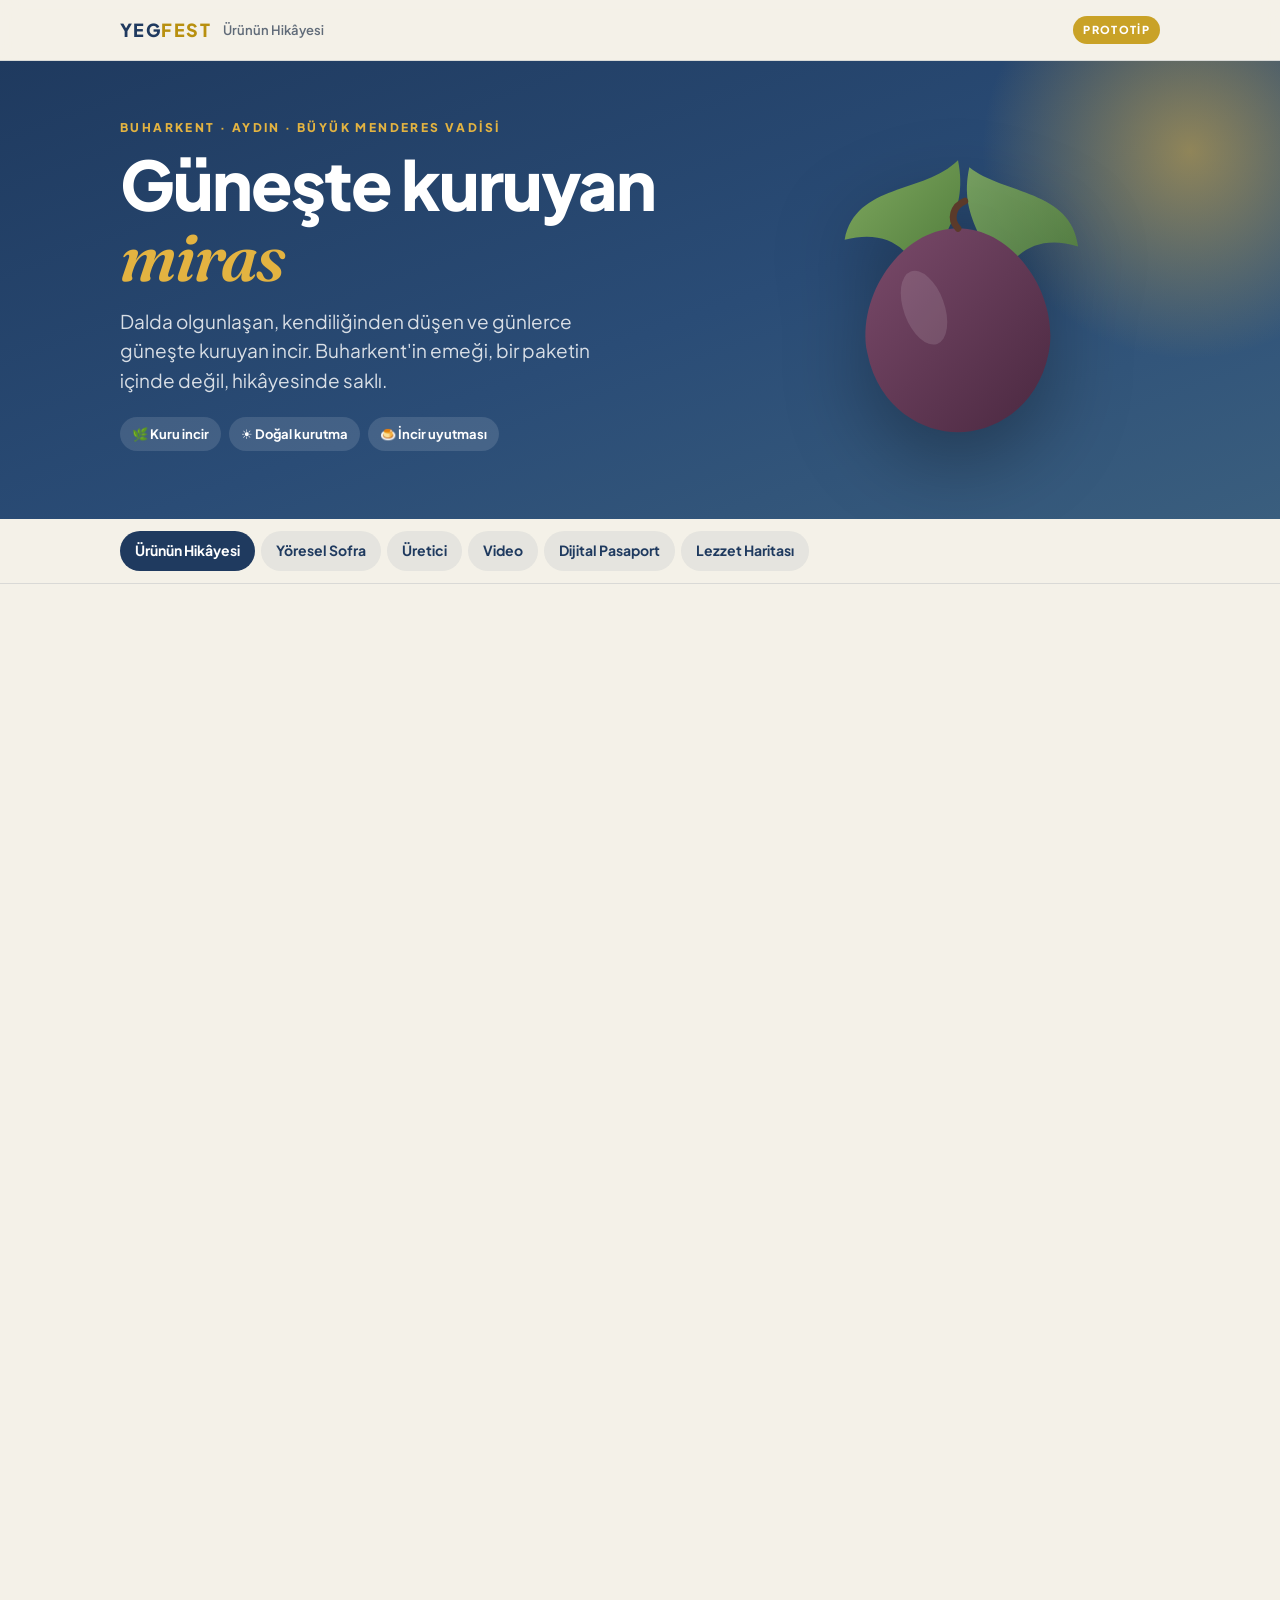
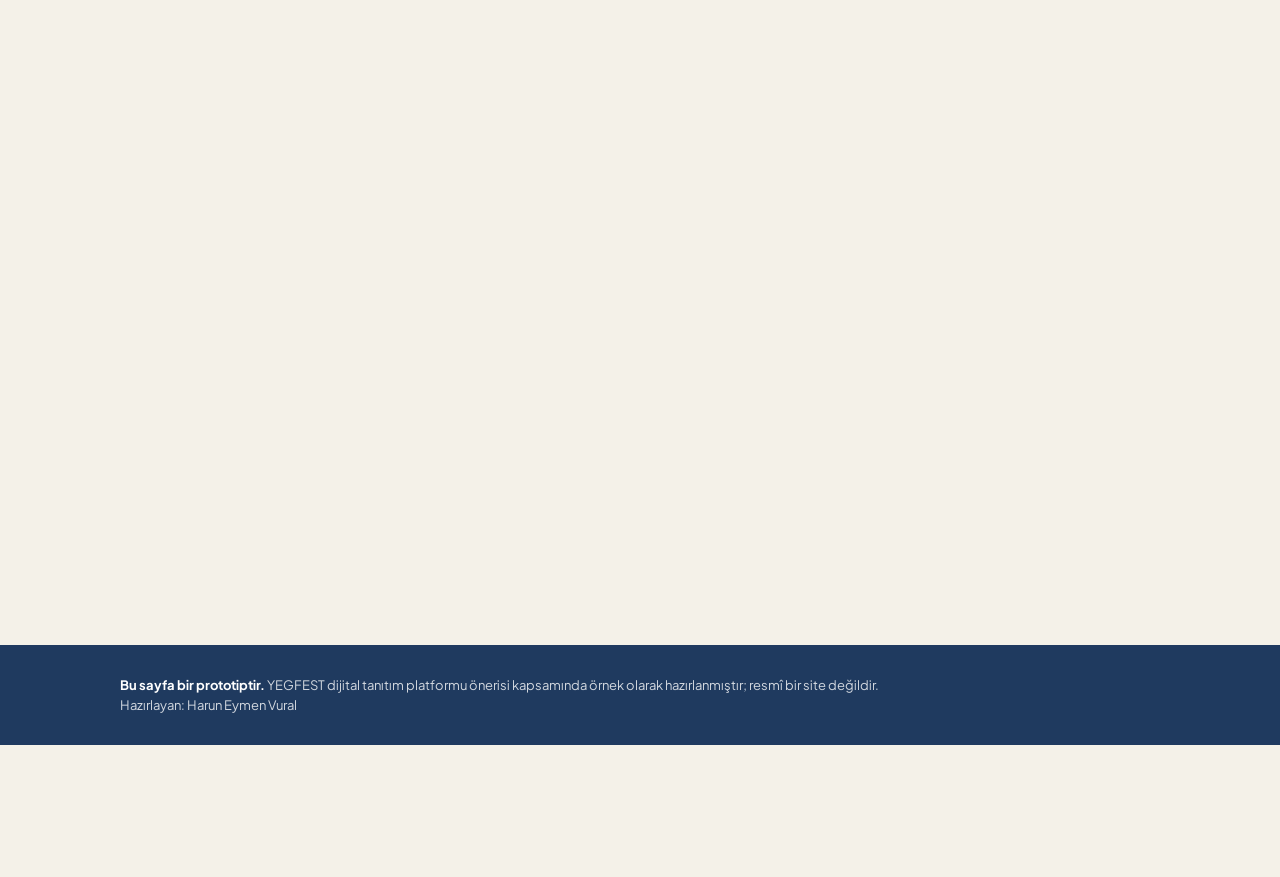
==== index.html @ f45f12a4 "YEGFEST prototip" ====
<!DOCTYPE html><html lang="tr"><head><meta charset="utf-8"><meta name="viewport" content="width=device-width,initial-scale=1">
<title>YEGFEST · Ürünün Hikâyesi — Prototip</title><meta http-equiv="refresh" content="0; url=/ilce/buharkent">
<style>body{font-family:system-ui,sans-serif;background:#F4F1E8;color:#1F3A5F;display:flex;align-items:center;justify-content:center;height:100vh;margin:0}</style>
</head><body><a href="/ilce/buharkent">Buharkent sayfasına git →</a></body></html>
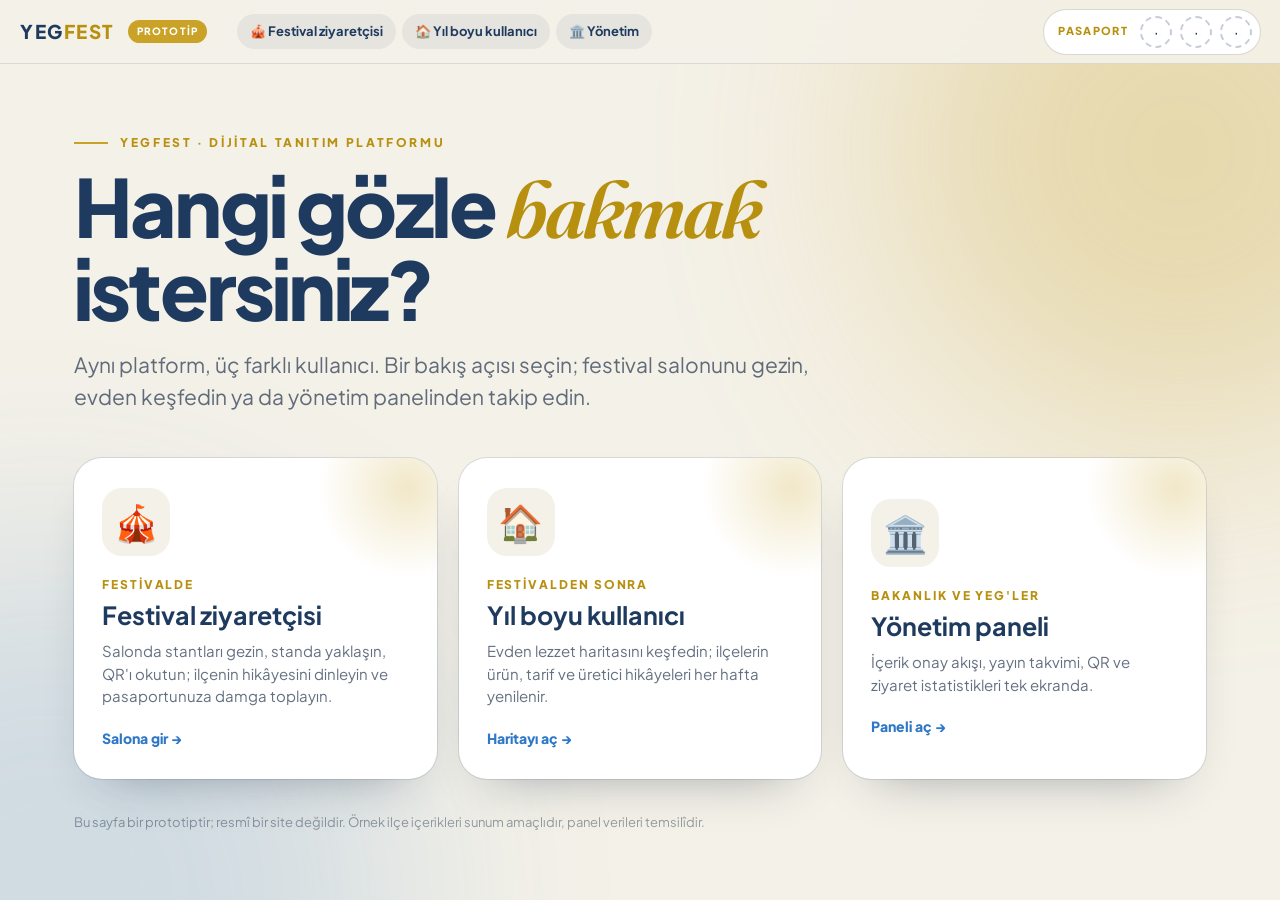
==== commit 98f44b04: "YEGFEST simülasyonu: 3 bakış açısı, 3D festival salonu, 3 ilçe sayfası Co-Authored-By: Claude Opus 5" ====
--- a/index.html
+++ b/index.html
@@ -1,4 +1,608 @@
-<!DOCTYPE html><html lang="tr"><head><meta charset="utf-8"><meta name="viewport" content="width=device-width,initial-scale=1">
-<title>YEGFEST · Ürünün Hikâyesi — Prototip</title><meta http-equiv="refresh" content="0; url=/ilce/buharkent">
-<style>body{font-family:system-ui,sans-serif;background:#F4F1E8;color:#1F3A5F;display:flex;align-items:center;justify-content:center;height:100vh;margin:0}</style>
-</head><body><a href="/ilce/buharkent">Buharkent sayfasına git →</a></body></html>
+<!DOCTYPE html>
+<html lang="tr">
+<head>
+<meta charset="utf-8">
+<meta name="viewport" content="width=device-width,initial-scale=1,viewport-fit=cover">
+<title>YEGFEST · Dijital Platform Simülasyonu</title>
+<meta name="description" content="YEGFEST dijital tanıtım platformu prototipi ve festival simülasyonu.">
+<meta name="theme-color" content="#1F3A5F">
+<link rel="preconnect" href="https://fonts.googleapis.com">
+<link rel="preconnect" href="https://fonts.gstatic.com" crossorigin>
+<link href="https://fonts.googleapis.com/css2?family=Plus+Jakarta+Sans:wght@400;500;600;700;800&family=Fraunces:ital,opsz,wght@1,9..144,500;1,9..144,700&display=swap" rel="stylesheet">
+<style>
+:root{--bg:#F4F1E8;--white:#fff;--navy:#1F3A5F;--ink:#14263F;--gold:#C9A227;--gold2:#B8900F;--gold3:#E3B341;--blue:#2E78C7;--green:#5E8C4A;--red:#C0392B;
+  --muted:rgba(20,38,63,.66);--dim:rgba(20,38,63,.42);--line:rgba(31,58,95,.13);--ease:cubic-bezier(.2,.8,.2,1)}
+*{box-sizing:border-box;margin:0;padding:0}
+html,body{height:100%}
+body{background:var(--bg);color:var(--ink);font-family:'Plus Jakarta Sans',system-ui,-apple-system,'Segoe UI',Roboto,sans-serif;-webkit-font-smoothing:antialiased;line-height:1.5;overflow-x:hidden}
+em{font-family:'Fraunces',Georgia,serif;font-style:italic;font-weight:600;color:var(--gold2)}
+button{font:inherit;cursor:pointer;border:0;background:none;color:inherit}
+.btn{font-weight:800;font-size:14px;border-radius:30px;padding:11px 18px;background:var(--navy);color:#fff;transition:transform .2s,box-shadow .2s;display:inline-flex;align-items:center;gap:8px}
+.btn:hover{transform:translateY(-1px);box-shadow:0 10px 24px -12px rgba(20,38,63,.6)}
+.btn.gold{background:var(--gold)}
+.btn.ghost{background:rgba(255,255,255,.9);color:var(--navy);box-shadow:0 0 0 1.5px var(--line)}
+.btn.sm{padding:8px 13px;font-size:13px}
+
+/* ---------- top bar ---------- */
+.bar{position:fixed;left:0;right:0;top:0;height:64px;z-index:40;display:flex;align-items:center;gap:14px;padding:0 20px;background:rgba(244,241,232,.9);backdrop-filter:blur(12px);border-bottom:1px solid var(--line)}
+.logo{font-weight:800;letter-spacing:.08em;color:var(--navy);font-size:19px;cursor:pointer;white-space:nowrap}
+.logo span{color:var(--gold2)}
+.proto{font-size:10px;font-weight:800;letter-spacing:.12em;text-transform:uppercase;background:var(--gold);color:#fff;padding:4px 9px;border-radius:20px}
+.persp{display:flex;gap:6px;margin-left:16px}
+.persp button{font-size:13px;font-weight:700;padding:8px 13px;border-radius:22px;background:rgba(31,58,95,.07);color:var(--navy);white-space:nowrap}
+.persp button.on{background:var(--navy);color:#fff}
+.hud{margin-left:auto;display:flex;align-items:center;gap:8px;background:#fff;border-radius:30px;padding:6px 8px 6px 14px;box-shadow:0 0 0 1px var(--line)}
+.hud small{font-size:11px;font-weight:800;letter-spacing:.12em;color:var(--gold2);text-transform:uppercase;margin-right:4px}
+.hud i{width:32px;height:32px;border-radius:50%;border:2px dashed rgba(31,58,95,.25);display:flex;align-items:center;justify-content:center;font-style:normal;font-size:16px;transition:.4s}
+.hud i.f{border:2px solid var(--gold);background:rgba(201,162,39,.18);animation:pop .6s var(--ease)}
+@keyframes pop{0%{transform:scale(.3)}70%{transform:scale(1.2)}100%{transform:none}}
+
+.view{display:none;min-height:100vh;padding-top:64px}
+.view.on{display:block;animation:fadein .6s var(--ease)}
+@keyframes fadein{from{opacity:0;transform:translateY(14px)}to{opacity:1;transform:none}}
+
+/* ---------- intro ---------- */
+#v-intro{position:relative;overflow:hidden}
+.intro{max-width:1180px;margin:0 auto;padding:70px 24px 60px;position:relative;z-index:2}
+.kick{font-size:12px;font-weight:800;letter-spacing:.22em;text-transform:uppercase;color:var(--gold2);display:flex;align-items:center;gap:12px;margin-bottom:14px}
+.kick::before{content:"";width:34px;height:2px;background:var(--gold)}
+.intro h1{font-size:clamp(40px,6.4vw,80px);line-height:1;letter-spacing:-.035em;color:var(--navy);font-weight:800}
+.intro p.lead{font-size:clamp(16px,2vw,21px);color:var(--muted);max-width:760px;margin-top:20px}
+.pcards{display:grid;grid-template-columns:repeat(3,1fr);gap:22px;margin-top:46px}
+.pc{text-align:left;background:#fff;border-radius:28px;padding:30px 28px;box-shadow:0 0 0 1px var(--line),0 24px 50px -32px rgba(20,38,63,.45);transition:transform .35s var(--ease),box-shadow .35s;position:relative;overflow:hidden}
+.pc:hover{transform:translateY(-8px);box-shadow:0 0 0 2px var(--gold),0 34px 60px -30px rgba(20,38,63,.55)}
+.pc .ic{width:68px;height:68px;border-radius:20px;display:flex;align-items:center;justify-content:center;font-size:36px;background:var(--bg)}
+.pc small{display:block;font-size:12px;font-weight:800;letter-spacing:.16em;color:var(--gold2);margin:20px 0 6px;text-transform:uppercase}
+.pc h3{font-size:25px;color:var(--navy);line-height:1.2}
+.pc p{font-size:15px;color:var(--muted);margin-top:10px}
+.pc .go{margin-top:20px;font-size:14px;font-weight:800;color:var(--blue)}
+.pc::after{content:"";position:absolute;right:-60px;top:-60px;width:180px;height:180px;border-radius:50%;background:radial-gradient(circle,rgba(201,162,39,.25),transparent 70%)}
+.introfoot{margin-top:34px;font-size:13px;color:var(--dim)}
+.blob{position:absolute;border-radius:50%;filter:blur(120px);opacity:.3;pointer-events:none}
+
+/* ---------- festival 3D ---------- */
+#v-fest{padding-top:64px;height:100vh;overflow:hidden}
+#scene{position:relative;height:calc(100vh - 64px);overflow:hidden;perspective:1400px;perspective-origin:50% 30%;
+  background:linear-gradient(180deg,#0F1E33 0%,#1F3A5F 40%,#2A4766 50%,#8C7C5F 50.2%,#A3936F 100%)}
+#world{position:absolute;left:50%;top:66%;transform-style:preserve-3d;transition:transform 1.3s cubic-bezier(.65,.05,.25,1)}
+.f{position:absolute;left:0;top:0;transform-origin:0 0;backface-visibility:visible}
+.floor{width:5000px;height:3000px;transform:translate3d(-2500px,0,-1600px) rotateX(90deg);
+  background:repeating-linear-gradient(90deg,rgba(255,255,255,.05) 0 2px,transparent 2px 200px),repeating-linear-gradient(0deg,rgba(255,255,255,.05) 0 2px,transparent 2px 200px),radial-gradient(ellipse at 50% 55%,#C9B994 0%,#8F7F62 45%,#3B3A3F 85%)}
+.wall{width:5000px;height:1300px;transform:translate3d(-2500px,-1300px,-1600px);
+  background:radial-gradient(ellipse at 50% 100%,rgba(227,179,65,.25),transparent 60%),linear-gradient(180deg,#132640,#24405F)}
+.wall .big{position:absolute;left:50%;top:600px;transform:translateX(-50%);text-align:center;color:#fff;white-space:nowrap}
+.wall .big b{display:block;font-size:150px;font-weight:800;letter-spacing:.06em;line-height:1}
+.wall .big b span{color:var(--gold3)}
+.wall .big i{font-family:'Fraunces',serif;font-size:46px;color:rgba(255,255,255,.75)}
+.bunting{position:absolute;left:0;right:0;top:60px;height:80px;background:
+  conic-gradient(from 150deg at 50% 0,var(--gold3) 0 60deg,transparent 0) 0 0/90px 70px repeat-x;opacity:.8}
+.bunting.b2{top:120px;background:conic-gradient(from 150deg at 50% 0,#E0735F 0 60deg,transparent 0) 45px 0/90px 70px repeat-x;opacity:.55}
+.lamp{position:absolute;width:420px;height:420px;border-radius:50%;background:radial-gradient(circle,rgba(255,236,190,.35),transparent 65%);pointer-events:none}
+
+#stands{position:absolute;left:0;top:0;transform-style:preserve-3d}
+.stand{position:absolute;left:0;top:0;transform-style:preserve-3d;cursor:pointer}
+.stand .f{border-radius:4px}
+.s-back{width:600px;height:440px;transform:translate3d(-300px,-440px,-110px);overflow:hidden;color:#fff;padding:40px 40px;display:flex;flex-direction:column;justify-content:flex-end}
+.s-back .art{position:absolute;right:30px;top:40px;font-size:170px;line-height:1;filter:drop-shadow(0 20px 30px rgba(0,0,0,.35))}
+.s-back .tl{font-family:'Fraunces',serif;font-style:italic;font-size:36px;line-height:1.05;max-width:360px}
+.s-back .rg{font-size:14px;font-weight:800;letter-spacing:.18em;text-transform:uppercase;opacity:.85;margin-bottom:10px}
+.s-side{width:220px;height:440px;filter:brightness(.72)}
+.s-sideL{transform:translate3d(-300px,-440px,-110px) rotateY(-90deg)}
+.s-sideR{transform:translate3d(300px,-440px,-110px) rotateY(-90deg)}
+.s-head{width:640px;height:84px;transform:translate3d(-320px,-524px,110px);display:flex;align-items:center;justify-content:center;gap:16px;color:#fff;font-weight:800;font-size:40px;letter-spacing:.03em;box-shadow:0 20px 40px -20px rgba(0,0,0,.5)}
+.s-head small{font-size:18px;font-weight:700;opacity:.8;letter-spacing:.1em}
+.s-post{width:14px;height:524px;background:#E9E2D0}
+.s-postL{transform:translate3d(-318px,-524px,110px)}
+.s-postR{transform:translate3d(304px,-524px,110px)}
+.s-cfront{width:540px;height:150px;transform:translate3d(-270px,-150px,100px);background:#FBF7EE;display:flex;align-items:center;justify-content:center;gap:20px;border-top:8px solid var(--gold)}
+.s-cfront b{font-size:20px;color:var(--navy);letter-spacing:.06em}
+.s-ctop{width:540px;height:70px;transform:translate3d(-270px,-150px,30px) rotateX(90deg);background:#E9E0CC}
+.s-prod{width:80px;height:80px;font-size:62px;line-height:80px;text-align:center;filter:drop-shadow(0 10px 8px rgba(0,0,0,.3))}
+.s-qr{width:118px;height:156px;transform:translate3d(130px,-310px,80px);background:#fff;border-radius:12px;padding:10px;box-shadow:0 18px 30px -12px rgba(0,0,0,.5);text-align:center}
+.s-qr svg{width:98px;height:98px;display:block}
+.s-qr span{display:block;font-size:12px;font-weight:800;color:var(--navy);margin-top:6px;letter-spacing:.04em}
+.stand.near .s-qr{animation:qrp 1.4s ease-in-out infinite}
+@keyframes qrp{0%,100%{box-shadow:0 0 0 0 rgba(227,179,65,.9),0 18px 30px -12px rgba(0,0,0,.5)}50%{box-shadow:0 0 0 14px rgba(227,179,65,0),0 18px 30px -12px rgba(0,0,0,.5)}}
+.s-shadow{width:700px;height:360px;transform:translate3d(-350px,0,-150px) rotateX(90deg);background:radial-gradient(ellipse,rgba(0,0,0,.35),transparent 65%)}
+
+.fui{position:absolute;left:0;right:0;bottom:26px;display:flex;justify-content:center;align-items:center;gap:12px;z-index:5;pointer-events:none}
+.fui > *{pointer-events:auto}
+.nav-arrow{width:52px;height:52px;border-radius:50%;background:rgba(255,255,255,.92);color:var(--navy);font-size:22px;font-weight:800;box-shadow:0 12px 30px -12px rgba(0,0,0,.6)}
+.info{position:absolute;left:24px;top:24px;z-index:5;max-width:380px;background:rgba(255,255,255,.95);border-radius:22px;padding:20px 22px;box-shadow:0 20px 50px -24px rgba(0,0,0,.6);transition:opacity .5s,transform .5s}
+.info.hide{opacity:0;transform:translateY(-10px);pointer-events:none}
+.info small{font-size:11px;font-weight:800;letter-spacing:.16em;color:var(--gold2);text-transform:uppercase}
+.info h3{font-size:24px;color:var(--navy);margin:4px 0 6px}
+.info p{font-size:14px;color:var(--muted)}
+.info .row{display:flex;gap:8px;margin-top:14px;flex-wrap:wrap}
+.hint{position:absolute;left:50%;top:22px;transform:translateX(-50%);z-index:5;background:rgba(15,30,51,.75);color:#fff;font-size:14px;font-weight:600;padding:10px 18px;border-radius:30px;backdrop-filter:blur(6px);white-space:nowrap}
+
+/* ---------- phone overlay ---------- */
+#phoneWrap{position:fixed;inset:0;z-index:60;display:none;align-items:center;justify-content:center;background:rgba(10,20,35,.55);backdrop-filter:blur(4px)}
+#phoneWrap.on{display:flex;animation:fadein .4s var(--ease)}
+.phone{width:390px;height:min(800px,92vh);border-radius:54px;background:#0E1626;padding:14px;box-shadow:0 50px 100px -30px rgba(0,0,0,.8);position:relative}
+.phone::before{content:"";position:absolute;left:50%;top:22px;transform:translateX(-50%);width:110px;height:28px;border-radius:20px;background:#000;z-index:3}
+.screen{width:100%;height:100%;border-radius:42px;overflow:hidden;background:var(--bg);position:relative}
+.pclose{position:absolute;right:-60px;top:10px;width:46px;height:46px;border-radius:50%;background:#fff;color:var(--navy);font-size:20px;font-weight:800}
+.pfull{position:absolute;right:-60px;top:66px;width:46px;height:46px;border-radius:50%;background:var(--gold);color:#fff;font-size:18px;font-weight:800}
+.scan{position:absolute;inset:0;z-index:20;background:#000;display:flex;flex-direction:column;align-items:center;justify-content:center;color:#fff;z-index:2;transition:opacity .5s}
+.scan .vf{width:250px;height:250px;position:relative;border-radius:24px;background:rgba(255,255,255,.06);display:flex;align-items:center;justify-content:center}
+.scan .vf svg{width:170px;height:170px;background:#fff;padding:10px;border-radius:10px;filter:blur(1.5px);transition:filter .6s}
+.scan.ok .vf svg{filter:none}
+.scan .vf::before,.scan .vf::after{content:"";position:absolute;inset:-4px;border:4px solid var(--gold3);border-radius:28px;clip-path:polygon(0 0,22% 0,22% 4%,4% 4%,4% 22%,0 22%,0 78%,4% 78%,4% 96%,22% 96%,22% 100%,78% 100%,78% 96%,96% 96%,96% 78%,100% 78%,100% 22%,96% 22%,96% 4%,78% 4%,78% 0,100% 0,100% 100%,0 100%)}
+.scan .line{position:absolute;left:12px;right:12px;height:3px;background:linear-gradient(90deg,transparent,var(--gold3),transparent);box-shadow:0 0 18px var(--gold3);animation:sl 1.2s ease-in-out infinite alternate}
+@keyframes sl{from{top:14px}to{top:232px}}
+.scan.ok .line{display:none}
+.scan p{margin-top:26px;font-size:15px;opacity:.85}
+.scan .okb{margin-top:14px;font-size:15px;font-weight:800;color:var(--gold3);opacity:0;transition:opacity .4s}
+.scan.ok .okb{opacity:1}
+.pscroll{position:absolute;inset:0;overflow-y:auto;scrollbar-width:none}
+.pscroll .ih{padding-top:58px}
+.pscroll::-webkit-scrollbar{display:none}
+
+/* ---------- ilçe page ---------- */
+.ip{--c:#7A4A6A;--c2:#4A2840;background:var(--bg);min-height:100%}
+.ih{position:relative;overflow:hidden;color:#fff;background:linear-gradient(150deg,var(--c) 0%,var(--c2) 100%);padding:34px 24px 30px;background-size:cover;background-position:center}
+.ih.img::before{content:"";position:absolute;inset:0;background:linear-gradient(180deg,rgba(0,0,0,.15),rgba(0,0,0,.65))}
+.ih > *{position:relative}
+.ih .art{position:absolute;right:-10px;top:10px;font-size:150px;opacity:.95;filter:drop-shadow(0 20px 30px rgba(0,0,0,.35))}
+.ih.img .art{display:none}
+.ih .loc{font-size:11px;font-weight:800;letter-spacing:.2em;text-transform:uppercase;opacity:.85}
+.ih h1{font-size:44px;line-height:1;font-weight:800;letter-spacing:-.03em;margin:10px 0 8px;max-width:72%}
+.ih .tl{font-family:'Fraunces',serif;font-style:italic;font-size:22px;color:var(--gold3);max-width:80%}
+.ih .chips{display:flex;flex-wrap:wrap;gap:6px;margin-top:16px}
+.ih .chips span{font-size:12px;font-weight:700;padding:6px 10px;border-radius:20px;background:rgba(255,255,255,.16)}
+.ih .acts{display:flex;gap:8px;margin-top:18px;flex-wrap:wrap}
+.ih .btn.lst{background:#fff;color:var(--navy)}
+.ih .btn.lst.on{background:var(--gold3)}
+.itabs{position:sticky;top:0;z-index:5;background:var(--bg);display:flex;gap:6px;overflow-x:auto;padding:10px 16px;border-bottom:1px solid var(--line);scrollbar-width:none}
+.itabs::-webkit-scrollbar{display:none}
+.itabs a{flex-shrink:0;text-decoration:none;font-size:13px;font-weight:700;padding:8px 13px;border-radius:22px;background:rgba(31,58,95,.07);color:var(--navy);cursor:pointer}
+.itabs a.on{background:var(--navy);color:#fff}
+.isec{padding:28px 20px 6px}
+.isec h2{font-size:26px;line-height:1.15;color:var(--navy);letter-spacing:-.02em;margin-bottom:10px}
+.isec .k{font-size:11px;font-weight:800;letter-spacing:.2em;color:var(--gold2);text-transform:uppercase;margin-bottom:6px}
+.isec p{font-size:15px;color:var(--muted)}
+.facts{display:grid;grid-template-columns:1fr 1fr;gap:10px;margin-top:14px}
+.facts div{background:#fff;border-radius:16px;padding:12px 14px;box-shadow:0 0 0 1px var(--line)}
+.facts small{display:block;font-size:10px;font-weight:800;letter-spacing:.14em;color:var(--gold2);text-transform:uppercase}
+.facts b{font-size:15px;color:var(--navy)}
+.prods{display:grid;gap:10px;margin-top:12px}
+.prd{display:flex;gap:14px;align-items:center;background:#fff;border-radius:18px;padding:14px;box-shadow:0 0 0 1px var(--line)}
+.prd .pe{width:56px;height:56px;border-radius:16px;background:var(--bg);display:flex;align-items:center;justify-content:center;font-size:32px;flex-shrink:0}
+.prd b{display:block;font-size:16px;color:var(--navy)}
+.prd span{font-size:13px;color:var(--muted)}
+.prd .ci{display:inline-block;font-size:10px;font-weight:800;letter-spacing:.08em;padding:3px 7px;border-radius:10px;background:rgba(94,140,74,.14);color:var(--green);margin-top:4px}
+.journey{margin-top:14px;position:relative;padding-left:30px}
+.journey::before{content:"";position:absolute;left:12px;top:8px;bottom:8px;width:2px;background:linear-gradient(var(--gold),var(--blue))}
+.js{position:relative;padding:8px 0 14px}
+.js::before{content:attr(data-n);position:absolute;left:-30px;top:8px;width:26px;height:26px;border-radius:50%;background:#fff;box-shadow:0 0 0 2px var(--gold);font-size:12px;font-weight:800;color:var(--navy);display:flex;align-items:center;justify-content:center}
+.js b{display:block;font-size:15px;color:var(--navy)}
+.js span{font-size:14px;color:var(--muted)}
+.quote{margin-top:10px;padding:16px 18px;border-left:4px solid var(--gold);background:rgba(201,162,39,.1);border-radius:0 14px 14px 0;font-family:'Fraunces',serif;font-style:italic;font-size:17px;color:var(--navy)}
+.quote small{display:block;font-family:'Plus Jakarta Sans',sans-serif;font-style:normal;font-size:11px;color:var(--muted);margin-top:6px}
+.rc{background:#fff;border-radius:18px;padding:16px 18px;box-shadow:0 0 0 1px var(--line);margin-top:12px}
+.rc h3{font-size:16px;color:var(--navy);margin-bottom:8px}
+.ing{list-style:none}
+.ing li{display:flex;justify-content:space-between;gap:10px;padding:7px 0;border-top:1px dashed var(--line);font-size:14px}
+.ing li:first-child{border-top:0}
+.ing b{color:var(--blue);white-space:nowrap}
+.stp{list-style:none;counter-reset:s}
+.stp li{counter-increment:s;position:relative;padding:8px 0 8px 36px;font-size:14px;border-top:1px solid var(--line)}
+.stp li:first-child{border-top:0}
+.stp li::before{content:counter(s);position:absolute;left:0;top:7px;width:24px;height:24px;border-radius:50%;background:var(--navy);color:var(--gold3);font-weight:800;font-size:12px;display:flex;align-items:center;justify-content:center}
+.prod-card{display:flex;gap:16px;align-items:center;background:#fff;border-radius:18px;padding:16px;box-shadow:0 0 0 1px var(--line);margin-top:12px}
+.av{width:84px;height:84px;border-radius:50%;background:var(--bg);display:flex;align-items:center;justify-content:center;font-size:40px;flex-shrink:0;background-size:cover;background-position:center}
+.tagx{display:inline-block;font-size:10px;font-weight:800;letter-spacing:.1em;text-transform:uppercase;padding:3px 8px;border-radius:10px;background:rgba(46,120,199,.12);color:var(--blue);margin-bottom:4px}
+.vbox{margin-top:12px;aspect-ratio:9/16;max-height:520px;border-radius:22px;background:linear-gradient(150deg,var(--c),var(--c2));position:relative;overflow:hidden;display:flex;align-items:center;justify-content:center;flex-direction:column;color:#fff;text-align:center;padding:20px}
+.vbox video{position:absolute;inset:0;width:100%;height:100%;object-fit:cover;display:none}
+.vbox.has video{display:block}
+.vbox .pl{width:66px;height:66px;border-radius:50%;background:var(--gold);display:flex;align-items:center;justify-content:center;font-size:24px;margin-bottom:14px}
+.vbox small{font-size:12px;opacity:.8;margin-top:4px}
+.ifoot{margin-top:30px;padding:22px 20px 34px;background:var(--navy);color:rgba(255,255,255,.78);font-size:12px}
+.ifoot b{color:#fff}
+.ip.full{max-width:760px;margin:0 auto;box-shadow:0 0 0 1px var(--line)}
+.ip.full .ih{padding:56px 34px 40px}
+.ip.full .ih h1{font-size:60px}
+.ip.full .itabs{top:64px}
+.ip.full .isec{padding:34px 34px 8px}
+
+/* ---------- home (year-round) ---------- */
+.home{max-width:1240px;margin:0 auto;padding:40px 24px 60px}
+.home h2{font-size:clamp(30px,4vw,46px);color:var(--navy);letter-spacing:-.025em;line-height:1.1}
+.hgrid{display:grid;grid-template-columns:1.35fr 1fr;gap:26px;margin-top:26px}
+.mapc{background:#fff;border-radius:28px;padding:18px;box-shadow:0 0 0 1px var(--line),0 24px 50px -34px rgba(20,38,63,.45);position:relative}
+.mapc svg{width:100%;height:auto;display:block}
+.mapc .land{fill:#EAE3D2;stroke:#CDBF9F;stroke-width:1.2}
+.mapc .ghost{fill:rgba(31,58,95,.18)}
+.pin{cursor:pointer}
+.pin circle.p{transition:r .3s}
+.pin:hover circle.p{r:11}
+.pin .pulse{animation:pulse 2s ease-out infinite;transform-box:fill-box;transform-origin:center}
+@keyframes pulse{0%{transform:scale(1);opacity:.7}100%{transform:scale(3.2);opacity:0}}
+.pin text{font-size:15px;font-weight:800;fill:var(--navy);paint-order:stroke;stroke:#fff;stroke-width:4px}
+.maplg{position:absolute;left:24px;bottom:18px;font-size:12px;color:var(--muted);display:flex;gap:16px}
+.maplg i{display:inline-block;width:10px;height:10px;border-radius:50%;margin-right:6px;vertical-align:-1px}
+.icards{display:flex;flex-direction:column;gap:12px}
+.icard{display:flex;gap:14px;align-items:center;text-align:left;background:#fff;border-radius:20px;padding:14px;box-shadow:0 0 0 1px var(--line);transition:transform .3s var(--ease),box-shadow .3s}
+.icard:hover{transform:translateX(6px);box-shadow:0 0 0 2px var(--gold)}
+.icard .th{width:70px;height:70px;border-radius:16px;display:flex;align-items:center;justify-content:center;font-size:38px;flex-shrink:0}
+.icard b{display:block;font-size:18px;color:var(--navy)}
+.icard span{font-size:13px;color:var(--muted)}
+.feed{margin-top:30px}
+.feed h3{font-size:22px;color:var(--navy);margin-bottom:12px}
+.frow{display:grid;grid-template-columns:repeat(3,1fr);gap:16px}
+.fv{border-radius:20px;overflow:hidden;background:#fff;box-shadow:0 0 0 1px var(--line);text-align:left}
+.fv .fvt{height:150px;display:flex;align-items:center;justify-content:center;font-size:58px;position:relative}
+.fv .fvt::after{content:"▶";position:absolute;right:12px;bottom:12px;width:36px;height:36px;border-radius:50%;background:rgba(255,255,255,.9);color:var(--navy);font-size:14px;display:flex;align-items:center;justify-content:center}
+.fv .fvb{padding:12px 14px}
+.fv b{display:block;font-size:15px;color:var(--navy)}
+.fv span{font-size:12px;color:var(--muted)}
+
+/* ---------- admin ---------- */
+.adm{max-width:1280px;margin:0 auto;padding:34px 24px 60px}
+.simnote{display:inline-flex;align-items:center;gap:8px;font-size:12px;font-weight:800;letter-spacing:.06em;color:#8A5A00;background:rgba(227,179,65,.22);padding:7px 12px;border-radius:20px}
+.adm h2{font-size:clamp(28px,3.6vw,42px);color:var(--navy);letter-spacing:-.025em;margin-top:12px}
+.kpis{display:grid;grid-template-columns:repeat(4,1fr);gap:16px;margin-top:24px}
+.kp{background:#fff;border-radius:22px;padding:20px 22px;box-shadow:0 0 0 1px var(--line)}
+.kp small{display:block;font-size:11px;font-weight:800;letter-spacing:.14em;text-transform:uppercase;color:var(--gold2)}
+.kp b{display:block;font-size:34px;color:var(--navy);letter-spacing:-.02em;margin-top:6px}
+.kp span{font-size:13px;color:var(--muted)}
+.kp b span{font-size:inherit;color:inherit}
+.kp.live{background:var(--navy)}.kp.live small{color:var(--gold3)}.kp.live b{color:#fff}.kp.live span{color:rgba(255,255,255,.75)}
+.agrid{display:grid;grid-template-columns:1.25fr 1fr;gap:18px;margin-top:18px}
+.panel{background:#fff;border-radius:24px;padding:22px 24px;box-shadow:0 0 0 1px var(--line)}
+.panel h3{font-size:19px;color:var(--navy);margin-bottom:4px}
+.panel > p{font-size:13px;color:var(--muted);margin-bottom:14px}
+.q{display:grid;grid-template-columns:1fr auto;gap:10px;align-items:center;padding:14px 0;border-top:1px solid var(--line)}
+.q:first-of-type{border-top:0}
+.q b{font-size:15px;color:var(--navy)}
+.q .meta{font-size:12px;color:var(--muted)}
+.flow{display:flex;gap:4px;margin-top:8px}
+.flow i{flex:1;height:7px;border-radius:6px;background:rgba(31,58,95,.1);transition:background .5s}
+.flow i.d{background:var(--green)}
+.flow i.c{background:var(--gold)}
+.qst{font-size:12px;font-weight:800;color:var(--blue);margin-top:6px}
+.bars .br{display:grid;grid-template-columns:110px 1fr 70px;gap:10px;align-items:center;margin:10px 0;font-size:14px}
+.bars .br b{color:var(--navy)}
+.bars .tr{height:14px;border-radius:10px;background:rgba(31,58,95,.08);overflow:hidden}
+.bars .tr i{display:block;height:100%;border-radius:10px;background:linear-gradient(90deg,var(--gold),var(--blue));width:0;transition:width 1.4s var(--ease)}
+.bars .br span{text-align:right;font-weight:800;color:var(--blue)}
+.week{display:grid;grid-template-columns:repeat(7,1fr);gap:6px;margin-top:6px}
+.week div{border-radius:12px;background:var(--bg);padding:8px 4px;min-height:84px;text-align:center;font-size:11px;font-weight:700;color:var(--dim)}
+.week span{display:block;margin-top:6px;font-size:11px;line-height:1.25;padding:6px 4px;border-radius:8px;background:rgba(46,120,199,.14);color:var(--blue)}
+.week span.y{background:rgba(201,162,39,.2);color:var(--gold2)}
+
+/* ---------- misc ---------- */
+.toast{position:fixed;left:50%;bottom:30px;transform:translateX(-50%) translateY(30px);opacity:0;z-index:80;background:var(--navy);color:#fff;padding:13px 20px;border-radius:30px;font-weight:700;font-size:14px;transition:.45s var(--ease);box-shadow:0 20px 40px -16px rgba(0,0,0,.6);pointer-events:none;max-width:90vw;text-align:center}
+.toast.on{opacity:1;transform:translateX(-50%)}
+#done{position:fixed;inset:0;z-index:90;display:none;align-items:center;justify-content:center;background:rgba(10,20,35,.6)}
+#done.on{display:flex}
+#done .card{background:#fff;border-radius:30px;padding:40px 44px;text-align:center;max-width:440px;animation:pop .7s var(--ease)}
+#done .card .e{font-size:64px}
+#done h3{font-size:28px;color:var(--navy);margin:10px 0 8px}
+#done p{color:var(--muted)}
+.confetti{position:fixed;top:-20px;width:10px;height:16px;z-index:95;pointer-events:none;animation:fall linear forwards}
+@keyframes fall{to{transform:translateY(110vh) rotate(720deg)}}
+.directbar{display:none}
+body.direct .persp,body.direct .hud{display:none}
+body.direct .directbar{display:inline-flex;margin-left:auto}
+
+@media(max-width:900px){
+  .pcards,.hgrid,.agrid,.frow{grid-template-columns:1fr}
+  .kpis{grid-template-columns:1fr 1fr}
+  .persp{display:none}
+  .hud small{display:none}
+  .phone{transform:scale(.92)}
+  .pclose{right:8px;top:-54px}.pfull{right:62px;top:-54px}
+  .info{left:12px;right:12px;max-width:none;top:12px}
+  .hint{display:none}
+  .ip.full .ih h1{font-size:42px}
+  .ip.full .isec{padding:28px 20px 6px}
+}
+</style>
+</head>
+<body>
+
+<header class="bar">
+  <div class="logo" id="home">YEG<span>FEST</span></div><span class="proto">Prototip</span>
+  <nav class="persp" id="persp">
+    <button data-v="fest">🎪 Festival ziyaretçisi</button>
+    <button data-v="home">🏠 Yıl boyu kullanıcı</button>
+    <button data-v="admin">🏛️ Yönetim</button>
+  </nav>
+  <div class="hud" id="hud" title="Dijital pasaport"><small>Pasaport</small></div>
+  <a class="btn sm directbar" href="/" style="white-space:nowrap">Keşfet →</a>
+</header>
+
+<!-- ================= INTRO ================= -->
+<section class="view" id="v-intro">
+  <div class="blob" style="width:600px;height:600px;background:var(--gold);right:-200px;top:-150px"></div>
+  <div class="blob" style="width:700px;height:700px;background:var(--blue);left:-300px;bottom:-350px;opacity:.18"></div>
+  <div class="intro">
+    <div class="kick">YEGFEST · Dijital tanıtım platformu</div>
+    <h1>Hangi gözle <em>bakmak</em><br>istersiniz?</h1>
+    <p class="lead">Aynı platform, üç farklı kullanıcı. Bir bakış açısı seçin; festival salonunu gezin, evden keşfedin ya da yönetim panelinden takip edin.</p>
+    <div class="pcards">
+      <button class="pc" data-v="fest"><div class="ic">🎪</div><small>Festivalde</small><h3>Festival ziyaretçisi</h3><p>Salonda stantları gezin, standa yaklaşın, QR'ı okutun; ilçenin hikâyesini dinleyin ve pasaportunuza damga toplayın.</p><div class="go">Salona gir →</div></button>
+      <button class="pc" data-v="home"><div class="ic">🏠</div><small>Festivalden sonra</small><h3>Yıl boyu kullanıcı</h3><p>Evden lezzet haritasını keşfedin; ilçelerin ürün, tarif ve üretici hikâyeleri her hafta yenilenir.</p><div class="go">Haritayı aç →</div></button>
+      <button class="pc" data-v="admin"><div class="ic">🏛️</div><small>Bakanlık ve YEG'ler</small><h3>Yönetim paneli</h3><p>İçerik onay akışı, yayın takvimi, QR ve ziyaret istatistikleri tek ekranda.</p><div class="go">Paneli aç →</div></button>
+    </div>
+    <p class="introfoot">Bu sayfa bir prototiptir; resmî bir site değildir. Örnek ilçe içerikleri sunum amaçlıdır, panel verileri temsilîdir.</p>
+  </div>
+</section>
+
+<!-- ================= FESTIVAL ================= -->
+<section class="view" id="v-fest">
+  <div id="scene">
+    <div class="hint" id="hint">Bir standa tıklayın · ← → ile gezinin</div>
+    <div class="info hide" id="info"></div>
+    <div id="world">
+      <div class="f wall"><div class="bunting"></div><div class="bunting b2"></div><div class="big"><b>YEG<span>FEST</span></b><i>155 ilçe · tek çatı</i></div>
+        <div class="lamp" style="left:1500px;top:-60px"></div><div class="lamp" style="left:2300px;top:-80px"></div><div class="lamp" style="left:3100px;top:-60px"></div></div>
+      <div class="f floor"></div>
+      <div id="stands"></div>
+    </div>
+    <div class="fui">
+      <button class="nav-arrow" id="prev">←</button>
+      <button class="btn ghost" id="overview">Salona genel bakış</button>
+      <button class="nav-arrow" id="next">→</button>
+    </div>
+  </div>
+</section>
+
+<!-- ================= HOME ================= -->
+<section class="view" id="v-home">
+  <div class="home">
+    <div class="kick">Yıl boyu · Lezzet haritası</div>
+    <h2>155 ilçe, <em>tek adres</em></h2>
+    <div class="hgrid">
+      <div class="mapc"><svg id="map" viewBox="0 0 900 400"></svg>
+        <div class="maplg"><span><i style="background:var(--gold)"></i>Yayında (prototip)</span><span><i style="background:rgba(31,58,95,.25)"></i>Yakında</span></div></div>
+      <div class="icards" id="icards"></div>
+    </div>
+    <div class="feed"><h3>Bu hafta yayında</h3><div class="frow" id="feed"></div></div>
+  </div>
+</section>
+
+<!-- ================= ADMIN ================= -->
+<section class="view" id="v-admin">
+  <div class="adm">
+    <span class="simnote">⚠️ Simülasyon verisi · gerçek değildir</span>
+    <h2>Yönetim paneli · <em>YEGFEST 2027</em></h2>
+    <div class="kpis">
+      <div class="kp"><small>Yayındaki ilçe sayfası</small><b><span class="cnt" data-to="3">0</span> / 155</b><span>Prototip aşaması</span></div>
+      <div class="kp"><small>QR okutma · festival</small><b class="cnt" data-to="18420">0</b><span>Simülasyon</span></div>
+      <div class="kp"><small>Pasaport tamamlayan</small><b class="cnt" data-to="2140">0</b><span>Simülasyon</span></div>
+      <div class="kp live"><small>Bu oturumda sizin</small><b id="myScans">0</b><span>okuttuğunuz QR · gerçek</span></div>
+    </div>
+    <div class="agrid">
+      <div class="panel"><h3>Video onay akışı</h3><p>Kurgu → Yerel teyit → Koordinasyon → Başkanlık onayı → Yayın</p><div id="queue"></div></div>
+      <div class="panel"><h3>En çok ziyaret edilen ilçeler</h3><p>Son 7 gün · simülasyon</p><div class="bars" id="bars"></div>
+        <h3 style="margin-top:18px">Bu haftanın yayın takvimi</h3>
+        <div class="week" id="week"></div></div>
+    </div>
+  </div>
+</section>
+
+<!-- ================= İLÇE FULL ================= -->
+<section class="view" id="v-ilce"><div id="ilceFull"></div></section>
+
+<!-- phone -->
+<div id="phoneWrap"><div class="phone"><div class="screen" id="screen"></div>
+  <button class="pclose" id="pclose" title="Kapat">✕</button><button class="pfull" id="pfull" title="Tam ekran">⤢</button></div></div>
+
+<div id="done"><div class="card"><div class="e">🎉</div><h3>Pasaport tamamlandı!</h3><p>Üç standın damgasını topladınız. Festival hediyenizi bilgi masasından alabilirsiniz.</p><button class="btn gold" style="margin-top:20px" id="doneOk">Harika</button></div></div>
+<div class="toast" id="toast"></div>
+
+<script>
+const QR={"buharkent": "<svg width=\"35mm\" height=\"35mm\" version=\"1.1\" viewBox=\"0 0 35 35\" xmlns=\"http://www.w3.org/2000/svg\"><path d=\"M1,1H2V2H1zM2,1H3V2H2zM3,1H4V2H3zM4,1H5V2H4zM5,1H6V2H5zM6,1H7V2H6zM7,1H8V2H7zM9,1H10V2H9zM12,1H13V2H12zM13,1H14V2H13zM14,1H15V2H14zM17,1H18V2H17zM18,1H19V2H18zM20,1H21V2H20zM21,1H22V2H21zM22,1H23V2H22zM23,1H24V2H23zM24,1H25V2H24zM27,1H28V2H27zM28,1H29V2H28zM29,1H30V2H29zM30,1H31V2H30zM31,1H32V2H31zM32,1H33V2H32zM33,1H34V2H33zM1,2H2V3H1zM7,2H8V3H7zM9,2H10V3H9zM11,2H12V3H11zM12,2H13V3H12zM13,2H14V3H13zM14,2H15V3H14zM17,2H18V3H17zM19,2H20V3H19zM24,2H25V3H24zM25,2H26V3H25zM27,2H28V3H27zM33,2H34V3H33zM1,3H2V4H1zM3,3H4V4H3zM4,3H5V4H4zM5,3H6V4H5zM7,3H8V4H7zM11,3H12V4H11zM12,3H13V4H12zM13,3H14V4H13zM16,3H17V4H16zM17,3H18V4H17zM18,3H19V4H18zM21,3H22V4H21zM25,3H26V4H25zM27,3H28V4H27zM29,3H30V4H29zM30,3H31V4H30zM31,3H32V4H31zM33,3H34V4H33zM1,4H2V5H1zM3,4H4V5H3zM4,4H5V5H4zM5,4H6V5H5zM7,4H8V5H7zM9,4H10V5H9zM10,4H11V5H10zM13,4H14V5H13zM15,4H16V5H15zM16,4H17V5H16zM17,4H18V5H17zM20,4H21V5H20zM21,4H22V5H21zM23,4H24V5H23zM25,4H26V5H25zM27,4H28V5H27zM29,4H30V5H29zM30,4H31V5H30zM31,4H32V5H31zM33,4H34V5H33zM1,5H2V6H1zM3,5H4V6H3zM4,5H5V6H4zM5,5H6V6H5zM7,5H8V6H7zM10,5H11V6H10zM11,5H12V6H11zM12,5H13V6H12zM15,5H16V6H15zM18,5H19V6H18zM21,5H22V6H21zM23,5H24V6H23zM25,5H26V6H25zM27,5H28V6H27zM29,5H30V6H29zM30,5H31V6H30zM31,5H32V6H31zM33,5H34V6H33zM1,6H2V7H1zM7,6H8V7H7zM12,6H13V7H12zM14,6H15V7H14zM15,6H16V7H15zM19,6H20V7H19zM20,6H21V7H20zM21,6H22V7H21zM22,6H23V7H22zM23,6H24V7H23zM27,6H28V7H27zM33,6H34V7H33zM1,7H2V8H1zM2,7H3V8H2zM3,7H4V8H3zM4,7H5V8H4zM5,7H6V8H5zM6,7H7V8H6zM7,7H8V8H7zM9,7H10V8H9zM11,7H12V8H11zM13,7H14V8H13zM15,7H16V8H15zM17,7H18V8H17zM19,7H20V8H19zM21,7H22V8H21zM23,7H24V8H23zM25,7H26V8H25zM27,7H28V8H27zM28,7H29V8H28zM29,7H30V8H29zM30,7H31V8H30zM31,7H32V8H31zM32,7H33V8H32zM33,7H34V8H33zM9,8H10V9H9zM11,8H12V9H11zM12,8H13V9H12zM13,8H14V9H13zM18,8H19V9H18zM21,8H22V9H21zM23,8H24V9H23zM24,8H25V9H24zM1,9H2V10H1zM3,9H4V10H3zM4,9H5V10H4zM6,9H7V10H6zM7,9H8V10H7zM8,9H9V10H8zM10,9H11V10H10zM15,9H16V10H15zM17,9H18V10H17zM18,9H19V10H18zM19,9H20V10H19zM20,9H21V10H20zM22,9H23V10H22zM24,9H25V10H24zM27,9H28V10H27zM30,9H31V10H30zM32,9H33V10H32zM33,9H34V10H33zM3,10H4V11H3zM4,10H5V11H4zM10,10H11V11H10zM11,10H12V11H11zM12,10H13V11H12zM13,10H14V11H13zM17,10H18V11H17zM19,10H20V11H19zM20,10H21V11H20zM21,10H22V11H21zM22,10H23V11H22zM23,10H24V11H23zM24,10H25V11H24zM27,10H28V11H27zM28,10H29V11H28zM30,10H31V11H30zM31,10H32V11H31zM32,10H33V11H32zM33,10H34V11H33zM2,11H3V12H2zM4,11H5V12H4zM7,11H8V12H7zM8,11H9V12H8zM9,11H10V12H9zM13,11H14V12H13zM15,11H16V12H15zM18,11H19V12H18zM21,11H22V12H21zM22,11H23V12H22zM24,11H25V12H24zM27,11H28V12H27zM28,11H29V12H28zM29,11H30V12H29zM30,11H31V12H30zM32,11H33V12H32zM33,11H34V12H33zM1,12H2V13H1zM2,12H3V13H2zM3,12H4V13H3zM4,12H5V13H4zM5,12H6V13H5zM6,12H7V13H6zM11,12H12V13H11zM12,12H13V13H12zM14,12H15V13H14zM15,12H16V13H15zM16,12H17V13H16zM17,12H18V13H17zM19,12H20V13H19zM20,12H21V13H20zM21,12H22V13H21zM23,12H24V13H23zM24,12H25V13H24zM25,12H26V13H25zM27,12H28V13H27zM28,12H29V13H28zM30,12H31V13H30zM1,13H2V14H1zM2,13H3V14H2zM3,13H4V14H3zM5,13H6V14H5zM6,13H7V14H6zM7,13H8V14H7zM9,13H10V14H9zM10,13H11V14H10zM12,13H13V14H12zM13,13H14V14H13zM16,13H17V14H16zM19,13H20V14H19zM23,13H24V14H23zM25,13H26V14H25zM26,13H27V14H26zM28,13H29V14H28zM29,13H30V14H29zM30,13H31V14H30zM1,14H2V15H1zM2,14H3V15H2zM3,14H4V15H3zM5,14H6V15H5zM11,14H12V15H11zM12,14H13V15H12zM17,14H18V15H17zM19,14H20V15H19zM25,14H26V15H25zM28,14H29V15H28zM30,14H31V15H30zM32,14H33V15H32zM3,15H4V16H3zM4,15H5V16H4zM7,15H8V16H7zM10,15H11V16H10zM11,15H12V16H11zM13,15H14V16H13zM14,15H15V16H14zM15,15H16V16H15zM16,15H17V16H16zM17,15H18V16H17zM25,15H26V16H25zM27,15H28V16H27zM29,15H30V16H29zM1,16H2V17H1zM3,16H4V17H3zM4,16H5V17H4zM9,16H10V17H9zM10,16H11V17H10zM11,16H12V17H11zM12,16H13V17H12zM15,16H16V17H15zM17,16H18V17H17zM20,16H21V17H20zM21,16H22V17H21zM22,16H23V17H22zM26,16H27V17H26zM27,16H28V17H27zM29,16H30V17H29zM30,16H31V17H30zM31,16H32V17H31zM2,17H3V18H2zM7,17H8V18H7zM8,17H9V18H8zM9,17H10V18H9zM11,17H12V18H11zM12,17H13V18H12zM13,17H14V18H13zM14,17H15V18H14zM16,17H17V18H16zM17,17H18V18H17zM19,17H20V18H19zM20,17H21V18H20zM22,17H23V18H22zM24,17H25V18H24zM26,17H27V18H26zM27,17H28V18H27zM29,17H30V18H29zM31,17H32V18H31zM3,18H4V19H3zM5,18H6V19H5zM8,18H9V19H8zM10,18H11V19H10zM11,18H12V19H11zM12,18H13V19H12zM15,18H16V19H15zM16,18H17V19H16zM18,18H19V19H18zM19,18H20V19H19zM21,18H22V19H21zM22,18H23V19H22zM23,18H24V19H23zM24,18H25V19H24zM25,18H26V19H25zM27,18H28V19H27zM29,18H30V19H29zM30,18H31V19H30zM32,18H33V19H32zM33,18H34V19H33zM4,19H5V20H4zM6,19H7V20H6zM7,19H8V20H7zM15,19H16V20H15zM16,19H17V20H16zM17,19H18V20H17zM18,19H19V20H18zM21,19H22V20H21zM26,19H27V20H26zM28,19H29V20H28zM29,19H30V20H29zM31,19H32V20H31zM32,19H33V20H32zM1,20H2V21H1zM3,20H4V21H3zM4,20H5V21H4zM6,20H7V21H6zM8,20H9V21H8zM10,20H11V21H10zM11,20H12V21H11zM14,20H15V21H14zM17,20H18V21H17zM20,20H21V21H20zM23,20H24V21H23zM25,20H26V21H25zM26,20H27V21H26zM27,20H28V21H27zM29,20H30V21H29zM2,21H3V22H2zM5,21H6V22H5zM7,21H8V22H7zM8,21H9V22H8zM11,21H12V22H11zM13,21H14V22H13zM15,21H16V22H15zM19,21H20V22H19zM22,21H23V22H22zM25,21H26V22H25zM26,21H27V22H26zM30,21H31V22H30zM31,21H32V22H31zM33,21H34V22H33zM1,22H2V23H1zM3,22H4V23H3zM6,22H7V23H6zM10,22H11V23H10zM14,22H15V23H14zM16,22H17V23H16zM19,22H20V23H19zM24,22H25V23H24zM27,22H28V23H27zM31,22H32V23H31zM33,22H34V23H33zM4,23H5V24H4zM5,23H6V24H5zM7,23H8V24H7zM9,23H10V24H9zM11,23H12V24H11zM12,23H13V24H12zM13,23H14V24H13zM14,23H15V24H14zM15,23H16V24H15zM17,23H18V24H17zM18,23H19V24H18zM21,23H22V24H21zM23,23H24V24H23zM24,23H25V24H24zM28,23H29V24H28zM30,23H31V24H30zM32,23H33V24H32zM33,23H34V24H33zM2,24H3V25H2zM3,24H4V25H3zM4,24H5V25H4zM5,24H6V25H5zM6,24H7V25H6zM8,24H9V25H8zM15,24H16V25H15zM17,24H18V25H17zM20,24H21V25H20zM21,24H22V25H21zM24,24H25V25H24zM32,24H33V25H32zM33,24H34V25H33zM1,25H2V26H1zM3,25H4V26H3zM4,25H5V26H4zM7,25H8V26H7zM8,25H9V26H8zM9,25H10V26H9zM11,25H12V26H11zM12,25H13V26H12zM13,25H14V26H13zM14,25H15V26H14zM15,25H16V26H15zM16,25H17V26H16zM18,25H19V26H18zM19,25H20V26H19zM23,25H24V26H23zM25,25H26V26H25zM26,25H27V26H26zM27,25H28V26H27zM28,25H29V26H28zM29,25H30V26H29zM9,26H10V27H9zM12,26H13V27H12zM13,26H14V27H13zM14,26H15V27H14zM15,26H16V27H15zM16,26H17V27H16zM17,26H18V27H17zM18,26H19V27H18zM20,26H21V27H20zM23,26H24V27H23zM24,26H25V27H24zM25,26H26V27H25zM29,26H30V27H29zM30,26H31V27H30zM1,27H2V28H1zM2,27H3V28H2zM3,27H4V28H3zM4,27H5V28H4zM5,27H6V28H5zM6,27H7V28H6zM7,27H8V28H7zM9,27H10V28H9zM10,27H11V28H10zM17,27H18V28H17zM20,27H21V28H20zM24,27H25V28H24zM25,27H26V28H25zM27,27H28V28H27zM29,27H30V28H29zM32,27H33V28H32zM1,28H2V29H1zM7,28H8V29H7zM9,28H10V29H9zM10,28H11V29H10zM12,28H13V29H12zM13,28H14V29H13zM15,28H16V29H15zM17,28H18V29H17zM20,28H21V29H20zM22,28H23V29H22zM23,28H24V29H23zM24,28H25V29H24zM25,28H26V29H25zM29,28H30V29H29zM30,28H31V29H30zM31,28H32V29H31zM1,29H2V30H1zM3,29H4V30H3zM4,29H5V30H4zM5,29H6V30H5zM7,29H8V30H7zM11,29H12V30H11zM12,29H13V30H12zM15,29H16V30H15zM18,29H19V30H18zM22,29H23V30H22zM23,29H24V30H23zM24,29H25V30H24zM25,29H26V30H25zM26,29H27V30H26zM27,29H28V30H27zM28,29H29V30H28zM29,29H30V30H29zM31,29H32V30H31zM32,29H33V30H32zM1,30H2V31H1zM3,30H4V31H3zM4,30H5V31H4zM5,30H6V31H5zM7,30H8V31H7zM9,30H10V31H9zM10,30H11V31H10zM13,30H14V31H13zM18,30H19V31H18zM19,30H20V31H19zM21,30H22V31H21zM23,30H24V31H23zM24,30H25V31H24zM28,30H29V31H28zM30,30H31V31H30zM31,30H32V31H31zM33,30H34V31H33zM1,31H2V32H1zM3,31H4V32H3zM4,31H5V32H4zM5,31H6V32H5zM7,31H8V32H7zM9,31H10V32H9zM13,31H14V32H13zM14,31H15V32H14zM18,31H19V32H18zM22,31H23V32H22zM24,31H25V32H24zM25,31H26V32H25zM27,31H28V32H27zM28,31H29V32H28zM30,31H31V32H30zM1,32H2V33H1zM7,32H8V33H7zM10,32H11V33H10zM11,32H12V33H11zM14,32H15V33H14zM15,32H16V33H15zM16,32H17V33H16zM17,32H18V33H17zM18,32H19V33H18zM20,32H21V33H20zM24,32H25V33H24zM25,32H26V33H25zM26,32H27V33H26zM28,32H29V33H28zM29,32H30V33H29zM33,32H34V33H33zM1,33H2V34H1zM2,33H3V34H2zM3,33H4V34H3zM4,33H5V34H4zM5,33H6V34H5zM6,33H7V34H6zM7,33H8V34H7zM9,33H10V34H9zM11,33H12V34H11zM12,33H13V34H12zM13,33H14V34H13zM16,33H17V34H16zM18,33H19V34H18zM19,33H20V34H19zM21,33H22V34H21zM22,33H23V34H22zM24,33H25V34H24zM27,33H28V34H27zM29,33H30V34H29zM31,33H32V34H31z\" id=\"qr-path\" fill=\"#000000\" fill-opacity=\"1\" fill-rule=\"nonzero\" stroke=\"none\"/></svg>", "safranbolu": "<svg width=\"35mm\" height=\"35mm\" version=\"1.1\" viewBox=\"0 0 35 35\" xmlns=\"http://www.w3.org/2000/svg\"><path d=\"M1,1H2V2H1zM2,1H3V2H2zM3,1H4V2H3zM4,1H5V2H4zM5,1H6V2H5zM6,1H7V2H6zM7,1H8V2H7zM9,1H10V2H9zM11,1H12V2H11zM13,1H14V2H13zM17,1H18V2H17zM20,1H21V2H20zM21,1H22V2H21zM22,1H23V2H22zM23,1H24V2H23zM24,1H25V2H24zM27,1H28V2H27zM28,1H29V2H28zM29,1H30V2H29zM30,1H31V2H30zM31,1H32V2H31zM32,1H33V2H32zM33,1H34V2H33zM1,2H2V3H1zM7,2H8V3H7zM9,2H10V3H9zM11,2H12V3H11zM12,2H13V3H12zM13,2H14V3H13zM15,2H16V3H15zM17,2H18V3H17zM18,2H19V3H18zM22,2H23V3H22zM24,2H25V3H24zM25,2H26V3H25zM27,2H28V3H27zM33,2H34V3H33zM1,3H2V4H1zM3,3H4V4H3zM4,3H5V4H4zM5,3H6V4H5zM7,3H8V4H7zM10,3H11V4H10zM11,3H12V4H11zM12,3H13V4H12zM13,3H14V4H13zM14,3H15V4H14zM15,3H16V4H15zM16,3H17V4H16zM17,3H18V4H17zM19,3H20V4H19zM21,3H22V4H21zM23,3H24V4H23zM25,3H26V4H25zM27,3H28V4H27zM29,3H30V4H29zM30,3H31V4H30zM31,3H32V4H31zM33,3H34V4H33zM1,4H2V5H1zM3,4H4V5H3zM4,4H5V5H4zM5,4H6V5H5zM7,4H8V5H7zM9,4H10V5H9zM13,4H14V5H13zM16,4H17V5H16zM19,4H20V5H19zM20,4H21V5H20zM23,4H24V5H23zM27,4H28V5H27zM29,4H30V5H29zM30,4H31V5H30zM31,4H32V5H31zM33,4H34V5H33zM1,5H2V6H1zM3,5H4V6H3zM4,5H5V6H4zM5,5H6V6H5zM7,5H8V6H7zM17,5H18V6H17zM18,5H19V6H18zM19,5H20V6H19zM25,5H26V6H25zM27,5H28V6H27zM29,5H30V6H29zM30,5H31V6H30zM31,5H32V6H31zM33,5H34V6H33zM1,6H2V7H1zM7,6H8V7H7zM10,6H11V7H10zM11,6H12V7H11zM14,6H15V7H14zM15,6H16V7H15zM16,6H17V7H16zM17,6H18V7H17zM19,6H20V7H19zM22,6H23V7H22zM23,6H24V7H23zM27,6H28V7H27zM33,6H34V7H33zM1,7H2V8H1zM2,7H3V8H2zM3,7H4V8H3zM4,7H5V8H4zM5,7H6V8H5zM6,7H7V8H6zM7,7H8V8H7zM9,7H10V8H9zM11,7H12V8H11zM13,7H14V8H13zM15,7H16V8H15zM17,7H18V8H17zM19,7H20V8H19zM21,7H22V8H21zM23,7H24V8H23zM25,7H26V8H25zM27,7H28V8H27zM28,7H29V8H28zM29,7H30V8H29zM30,7H31V8H30zM31,7H32V8H31zM32,7H33V8H32zM33,7H34V8H33zM9,8H10V9H9zM11,8H12V9H11zM12,8H13V9H12zM16,8H17V9H16zM17,8H18V9H17zM18,8H19V9H18zM20,8H21V9H20zM23,8H24V9H23zM25,8H26V9H25zM1,9H2V10H1zM3,9H4V10H3zM4,9H5V10H4zM6,9H7V10H6zM7,9H8V10H7zM8,9H9V10H8zM11,9H12V10H11zM12,9H13V10H12zM15,9H16V10H15zM16,9H17V10H16zM17,9H18V10H17zM18,9H19V10H18zM19,9H20V10H19zM22,9H23V10H22zM27,9H28V10H27zM30,9H31V10H30zM32,9H33V10H32zM33,9H34V10H33zM1,10H2V11H1zM4,10H5V11H4zM5,10H6V11H5zM6,10H7V11H6zM9,10H10V11H9zM11,10H12V11H11zM13,10H14V11H13zM14,10H15V11H14zM17,10H18V11H17zM18,10H19V11H18zM19,10H20V11H19zM20,10H21V11H20zM21,10H22V11H21zM22,10H23V11H22zM23,10H24V11H23zM24,10H25V11H24zM27,10H28V11H27zM28,10H29V11H28zM30,10H31V11H30zM31,10H32V11H31zM32,10H33V11H32zM33,10H34V11H33zM2,11H3V12H2zM3,11H4V12H3zM4,11H5V12H4zM5,11H6V12H5zM6,11H7V12H6zM7,11H8V12H7zM10,11H11V12H10zM12,11H13V12H12zM13,11H14V12H13zM14,11H15V12H14zM19,11H20V12H19zM21,11H22V12H21zM24,11H25V12H24zM27,11H28V12H27zM28,11H29V12H28zM29,11H30V12H29zM30,11H31V12H30zM32,11H33V12H32zM33,11H34V12H33zM2,12H3V13H2zM3,12H4V13H3zM5,12H6V13H5zM6,12H7V13H6zM9,12H10V13H9zM10,12H11V13H10zM12,12H13V13H12zM13,12H14V13H13zM16,12H17V13H16zM17,12H18V13H17zM18,12H19V13H18zM20,12H21V13H20zM21,12H22V13H21zM24,12H25V13H24zM25,12H26V13H25zM27,12H28V13H27zM28,12H29V13H28zM30,12H31V13H30zM3,13H4V14H3zM7,13H8V14H7zM8,13H9V14H8zM9,13H10V14H9zM10,13H11V14H10zM11,13H12V14H11zM12,13H13V14H12zM13,13H14V14H13zM15,13H16V14H15zM16,13H17V14H16zM17,13H18V14H17zM23,13H24V14H23zM25,13H26V14H25zM26,13H27V14H26zM28,13H29V14H28zM29,13H30V14H29zM30,13H31V14H30zM1,14H2V15H1zM8,14H9V15H8zM10,14H11V15H10zM12,14H13V15H12zM14,14H15V15H14zM15,14H16V15H15zM21,14H22V15H21zM25,14H26V15H25zM28,14H29V15H28zM30,14H31V15H30zM32,14H33V15H32zM1,15H2V16H1zM3,15H4V16H3zM4,15H5V16H4zM5,15H6V16H5zM7,15H8V16H7zM10,15H11V16H10zM13,15H14V16H13zM20,15H21V16H20zM21,15H22V16H21zM25,15H26V16H25zM27,15H28V16H27zM29,15H30V16H29zM2,16H3V17H2zM3,16H4V17H3zM5,16H6V17H5zM6,16H7V17H6zM8,16H9V17H8zM9,16H10V17H9zM10,16H11V17H10zM11,16H12V17H11zM12,16H13V17H12zM15,16H16V17H15zM16,16H17V17H16zM21,16H22V17H21zM22,16H23V17H22zM25,16H26V17H25zM26,16H27V17H26zM27,16H28V17H27zM29,16H30V17H29zM30,16H31V17H30zM31,16H32V17H31zM1,17H2V18H1zM4,17H5V18H4zM5,17H6V18H5zM6,17H7V18H6zM7,17H8V18H7zM8,17H9V18H8zM9,17H10V18H9zM10,17H11V18H10zM11,17H12V18H11zM13,17H14V18H13zM14,17H15V18H14zM15,17H16V18H15zM17,17H18V18H17zM19,17H20V18H19zM22,17H23V18H22zM24,17H25V18H24zM26,17H27V18H26zM27,17H28V18H27zM29,17H30V18H29zM31,17H32V18H31zM1,18H2V19H1zM3,18H4V19H3zM4,18H5V19H4zM6,18H7V19H6zM11,18H12V19H11zM16,18H17V19H16zM19,18H20V19H19zM21,18H22V19H21zM22,18H23V19H22zM23,18H24V19H23zM24,18H25V19H24zM25,18H26V19H25zM27,18H28V19H27zM29,18H30V19H29zM30,18H31V19H30zM32,18H33V19H32zM33,18H34V19H33zM3,19H4V20H3zM7,19H8V20H7zM8,19H9V20H8zM9,19H10V20H9zM10,19H11V20H10zM12,19H13V20H12zM13,19H14V20H13zM14,19H15V20H14zM16,19H17V20H16zM17,19H18V20H17zM19,19H20V20H19zM21,19H22V20H21zM23,19H24V20H23zM26,19H27V20H26zM28,19H29V20H28zM29,19H30V20H29zM31,19H32V20H31zM32,19H33V20H32zM6,20H7V21H6zM9,20H10V21H9zM12,20H13V21H12zM14,20H15V21H14zM17,20H18V21H17zM18,20H19V21H18zM19,20H20V21H19zM20,20H21V21H20zM25,20H26V21H25zM26,20H27V21H26zM27,20H28V21H27zM29,20H30V21H29zM1,21H2V22H1zM3,21H4V22H3zM5,21H6V22H5zM7,21H8V22H7zM8,21H9V22H8zM9,21H10V22H9zM13,21H14V22H13zM14,21H15V22H14zM15,21H16V22H15zM17,21H18V22H17zM21,21H22V22H21zM22,21H23V22H22zM26,21H27V22H26zM30,21H31V22H30zM31,21H32V22H31zM33,21H34V22H33zM1,22H2V23H1zM2,22H3V23H2zM3,22H4V23H3zM4,22H5V23H4zM5,22H6V23H5zM6,22H7V23H6zM9,22H10V23H9zM10,22H11V23H10zM14,22H15V23H14zM15,22H16V23H15zM16,22H17V23H16zM17,22H18V23H17zM20,22H21V23H20zM21,22H22V23H21zM24,22H25V23H24zM27,22H28V23H27zM31,22H32V23H31zM33,22H34V23H33zM4,23H5V24H4zM5,23H6V24H5zM6,23H7V24H6zM7,23H8V24H7zM8,23H9V24H8zM12,23H13V24H12zM13,23H14V24H13zM14,23H15V24H14zM15,23H16V24H15zM16,23H17V24H16zM18,23H19V24H18zM21,23H22V24H21zM23,23H24V24H23zM24,23H25V24H24zM25,23H26V24H25zM28,23H29V24H28zM30,23H31V24H30zM32,23H33V24H32zM33,23H34V24H33zM2,24H3V25H2zM6,24H7V25H6zM8,24H9V25H8zM9,24H10V25H9zM13,24H14V25H13zM14,24H15V25H14zM15,24H16V25H15zM16,24H17V25H16zM20,24H21V25H20zM21,24H22V25H21zM24,24H25V25H24zM33,24H34V25H33zM1,25H2V26H1zM3,25H4V26H3zM5,25H6V26H5zM7,25H8V26H7zM10,25H11V26H10zM11,25H12V26H11zM14,25H15V26H14zM15,25H16V26H15zM18,25H19V26H18zM19,25H20V26H19zM20,25H21V26H20zM23,25H24V26H23zM25,25H26V26H25zM26,25H27V26H26zM27,25H28V26H27zM28,25H29V26H28zM29,25H30V26H29zM9,26H10V27H9zM10,26H11V27H10zM11,26H12V27H11zM12,26H13V27H12zM14,26H15V27H14zM16,26H17V27H16zM17,26H18V27H17zM20,26H21V27H20zM23,26H24V27H23zM24,26H25V27H24zM25,26H26V27H25zM29,26H30V27H29zM30,26H31V27H30zM1,27H2V28H1zM2,27H3V28H2zM3,27H4V28H3zM4,27H5V28H4zM5,27H6V28H5zM6,27H7V28H6zM7,27H8V28H7zM9,27H10V28H9zM10,27H11V28H10zM12,27H13V28H12zM13,27H14V28H13zM14,27H15V28H14zM17,27H18V28H17zM18,27H19V28H18zM19,27H20V28H19zM20,27H21V28H20zM22,27H23V28H22zM23,27H24V28H23zM24,27H25V28H24zM25,27H26V28H25zM27,27H28V28H27zM29,27H30V28H29zM32,27H33V28H32zM1,28H2V29H1zM7,28H8V29H7zM9,28H10V29H9zM10,28H11V29H10zM11,28H12V29H11zM12,28H13V29H12zM13,28H14V29H13zM14,28H15V29H14zM17,28H18V29H17zM18,28H19V29H18zM19,28H20V29H19zM20,28H21V29H20zM22,28H23V29H22zM24,28H25V29H24zM25,28H26V29H25zM29,28H30V29H29zM30,28H31V29H30zM31,28H32V29H31zM1,29H2V30H1zM3,29H4V30H3zM4,29H5V30H4zM5,29H6V30H5zM7,29H8V30H7zM17,29H18V30H17zM18,29H19V30H18zM19,29H20V30H19zM21,29H22V30H21zM22,29H23V30H22zM23,29H24V30H23zM24,29H25V30H24zM25,29H26V30H25zM26,29H27V30H26zM27,29H28V30H27zM28,29H29V30H28zM29,29H30V30H29zM31,29H32V30H31zM32,29H33V30H32zM1,30H2V31H1zM3,30H4V31H3zM4,30H5V31H4zM5,30H6V31H5zM7,30H8V31H7zM9,30H10V31H9zM11,30H12V31H11zM12,30H13V31H12zM13,30H14V31H13zM14,30H15V31H14zM17,30H18V31H17zM18,30H19V31H18zM21,30H22V31H21zM23,30H24V31H23zM24,30H25V31H24zM28,30H29V31H28zM30,30H31V31H30zM31,30H32V31H31zM33,30H34V31H33zM1,31H2V32H1zM3,31H4V32H3zM4,31H5V32H4zM5,31H6V32H5zM7,31H8V32H7zM9,31H10V32H9zM10,31H11V32H10zM11,31H12V32H11zM14,31H15V32H14zM15,31H16V32H15zM16,31H17V32H16zM17,31H18V32H17zM18,31H19V32H18zM21,31H22V32H21zM22,31H23V32H22zM24,31H25V32H24zM25,31H26V32H25zM27,31H28V32H27zM28,31H29V32H28zM30,31H31V32H30zM1,32H2V33H1zM7,32H8V33H7zM12,32H13V33H12zM13,32H14V33H13zM14,32H15V33H14zM18,32H19V33H18zM20,32H21V33H20zM25,32H26V33H25zM26,32H27V33H26zM28,32H29V33H28zM29,32H30V33H29zM33,32H34V33H33zM1,33H2V34H1zM2,33H3V34H2zM3,33H4V34H3zM4,33H5V34H4zM5,33H6V34H5zM6,33H7V34H6zM7,33H8V34H7zM9,33H10V34H9zM11,33H12V34H11zM13,33H14V34H13zM14,33H15V34H14zM15,33H16V34H15zM18,33H19V34H18zM19,33H20V34H19zM21,33H22V34H21zM22,33H23V34H22zM24,33H25V34H24zM27,33H28V34H27zM29,33H30V34H29zM31,33H32V34H31z\" id=\"qr-path\" fill=\"#000000\" fill-opacity=\"1\" fill-rule=\"nonzero\" stroke=\"none\"/></svg>", "finike": "<svg width=\"35mm\" height=\"35mm\" version=\"1.1\" viewBox=\"0 0 35 35\" xmlns=\"http://www.w3.org/2000/svg\"><path d=\"M1,1H2V2H1zM2,1H3V2H2zM3,1H4V2H3zM4,1H5V2H4zM5,1H6V2H5zM6,1H7V2H6zM7,1H8V2H7zM13,1H14V2H13zM15,1H16V2H15zM16,1H17V2H16zM20,1H21V2H20zM22,1H23V2H22zM24,1H25V2H24zM27,1H28V2H27zM28,1H29V2H28zM29,1H30V2H29zM30,1H31V2H30zM31,1H32V2H31zM32,1H33V2H32zM33,1H34V2H33zM1,2H2V3H1zM7,2H8V3H7zM10,2H11V3H10zM13,2H14V3H13zM16,2H17V3H16zM18,2H19V3H18zM21,2H22V3H21zM22,2H23V3H22zM23,2H24V3H23zM24,2H25V3H24zM25,2H26V3H25zM27,2H28V3H27zM33,2H34V3H33zM1,3H2V4H1zM3,3H4V4H3zM4,3H5V4H4zM5,3H6V4H5zM7,3H8V4H7zM10,3H11V4H10zM11,3H12V4H11zM12,3H13V4H12zM13,3H14V4H13zM15,3H16V4H15zM16,3H17V4H16zM17,3H18V4H17zM18,3H19V4H18zM20,3H21V4H20zM21,3H22V4H21zM24,3H25V4H24zM27,3H28V4H27zM29,3H30V4H29zM30,3H31V4H30zM31,3H32V4H31zM33,3H34V4H33zM1,4H2V5H1zM3,4H4V5H3zM4,4H5V5H4zM5,4H6V5H5zM7,4H8V5H7zM10,4H11V5H10zM14,4H15V5H14zM16,4H17V5H16zM18,4H19V5H18zM23,4H24V5H23zM24,4H25V5H24zM27,4H28V5H27zM29,4H30V5H29zM30,4H31V5H30zM31,4H32V5H31zM33,4H34V5H33zM1,5H2V6H1zM3,5H4V6H3zM4,5H5V6H4zM5,5H6V6H5zM7,5H8V6H7zM10,5H11V6H10zM12,5H13V6H12zM13,5H14V6H13zM14,5H15V6H14zM17,5H18V6H17zM20,5H21V6H20zM24,5H25V6H24zM27,5H28V6H27zM29,5H30V6H29zM30,5H31V6H30zM31,5H32V6H31zM33,5H34V6H33zM1,6H2V7H1zM7,6H8V7H7zM9,6H10V7H9zM14,6H15V7H14zM19,6H20V7H19zM21,6H22V7H21zM27,6H28V7H27zM33,6H34V7H33zM1,7H2V8H1zM2,7H3V8H2zM3,7H4V8H3zM4,7H5V8H4zM5,7H6V8H5zM6,7H7V8H6zM7,7H8V8H7zM9,7H10V8H9zM11,7H12V8H11zM13,7H14V8H13zM15,7H16V8H15zM17,7H18V8H17zM19,7H20V8H19zM21,7H22V8H21zM23,7H24V8H23zM25,7H26V8H25zM27,7H28V8H27zM28,7H29V8H28zM29,7H30V8H29zM30,7H31V8H30zM31,7H32V8H31zM32,7H33V8H32zM33,7H34V8H33zM10,8H11V9H10zM12,8H13V9H12zM13,8H14V9H13zM15,8H16V9H15zM18,8H19V9H18zM20,8H21V9H20zM21,8H22V9H21zM22,8H23V9H22zM25,8H26V9H25zM1,9H2V10H1zM4,9H5V10H4zM6,9H7V10H6zM7,9H8V10H7zM9,9H10V10H9zM11,9H12V10H11zM13,9H14V10H13zM14,9H15V10H14zM15,9H16V10H15zM16,9H17V10H16zM17,9H18V10H17zM20,9H21V10H20zM22,9H23V10H22zM25,9H26V10H25zM26,9H27V10H26zM28,9H29V10H28zM2,10H3V11H2zM4,10H5V11H4zM6,10H7V11H6zM8,10H9V11H8zM10,10H11V11H10zM11,10H12V11H11zM17,10H18V11H17zM21,10H22V11H21zM23,10H24V11H23zM25,10H26V11H25zM26,10H27V11H26zM27,10H28V11H27zM28,10H29V11H28zM33,10H34V11H33zM5,11H6V12H5zM6,11H7V12H6zM7,11H8V12H7zM9,11H10V12H9zM12,11H13V12H12zM18,11H19V12H18zM20,11H21V12H20zM21,11H22V12H21zM22,11H23V12H22zM25,11H26V12H25zM26,11H27V12H26zM27,11H28V12H27zM28,11H29V12H28zM29,11H30V12H29zM31,11H32V12H31zM33,11H34V12H33zM3,12H4V13H3zM5,12H6V13H5zM6,12H7V13H6zM8,12H9V13H8zM9,12H10V13H9zM13,12H14V13H13zM15,12H16V13H15zM18,12H19V13H18zM20,12H21V13H20zM22,12H23V13H22zM23,12H24V13H23zM24,12H25V13H24zM25,12H26V13H25zM29,12H30V13H29zM30,12H31V13H30zM33,12H34V13H33zM2,13H3V14H2zM4,13H5V14H4zM7,13H8V14H7zM9,13H10V14H9zM22,13H23V14H22zM25,13H26V14H25zM26,13H27V14H26zM27,13H28V14H27zM30,13H31V14H30zM33,13H34V14H33zM2,14H3V15H2zM3,14H4V15H3zM5,14H6V15H5zM9,14H10V15H9zM10,14H11V15H10zM13,14H14V15H13zM16,14H17V15H16zM17,14H18V15H17zM22,14H23V15H22zM23,14H24V15H23zM25,14H26V15H25zM27,14H28V15H27zM29,14H30V15H29zM30,14H31V15H30zM32,14H33V15H32zM33,14H34V15H33zM1,15H2V16H1zM2,15H3V16H2zM5,15H6V16H5zM7,15H8V16H7zM11,15H12V16H11zM13,15H14V16H13zM18,15H19V16H18zM19,15H20V16H19zM21,15H22V16H21zM24,15H25V16H24zM26,15H27V16H26zM27,15H28V16H27zM29,15H30V16H29zM30,15H31V16H30zM31,15H32V16H31zM32,15H33V16H32zM1,16H2V17H1zM2,16H3V17H2zM4,16H5V17H4zM5,16H6V17H5zM8,16H9V17H8zM13,16H14V17H13zM15,16H16V17H15zM16,16H17V17H16zM18,16H19V17H18zM19,16H20V17H19zM20,16H21V17H20zM22,16H23V17H22zM24,16H25V17H24zM27,16H28V17H27zM29,16H30V17H29zM32,16H33V17H32zM4,17H5V18H4zM5,17H6V18H5zM7,17H8V18H7zM8,17H9V18H8zM11,17H12V18H11zM12,17H13V18H12zM13,17H14V18H13zM17,17H18V18H17zM18,17H19V18H18zM20,17H21V18H20zM22,17H23V18H22zM24,17H25V18H24zM25,17H26V18H25zM27,17H28V18H27zM29,17H30V18H29zM30,17H31V18H30zM32,17H33V18H32zM3,18H4V19H3zM8,18H9V19H8zM12,18H13V19H12zM14,18H15V19H14zM17,18H18V19H17zM19,18H20V19H19zM22,18H23V19H22zM24,18H25V19H24zM25,18H26V19H25zM28,18H29V19H28zM30,18H31V19H30zM32,18H33V19H32zM5,19H6V20H5zM6,19H7V20H6zM7,19H8V20H7zM8,19H9V20H8zM9,19H10V20H9zM11,19H12V20H11zM12,19H13V20H12zM19,19H20V20H19zM26,19H27V20H26zM27,19H28V20H27zM31,19H32V20H31zM32,19H33V20H32zM33,19H34V20H33zM1,20H2V21H1zM2,20H3V21H2zM3,20H4V21H3zM5,20H6V21H5zM6,20H7V21H6zM8,20H9V21H8zM9,20H10V21H9zM10,20H11V21H10zM11,20H12V21H11zM13,20H14V21H13zM15,20H16V21H15zM16,20H17V21H16zM18,20H19V21H18zM19,20H20V21H19zM20,20H21V21H20zM21,20H22V21H21zM22,20H23V21H22zM25,20H26V21H25zM26,20H27V21H26zM28,20H29V21H28zM33,20H34V21H33zM3,21H4V22H3zM4,21H5V22H4zM5,21H6V22H5zM6,21H7V22H6zM7,21H8V22H7zM10,21H11V22H10zM12,21H13V22H12zM13,21H14V22H13zM15,21H16V22H15zM17,21H18V22H17zM18,21H19V22H18zM19,21H20V22H19zM20,21H21V22H20zM23,21H24V22H23zM24,21H25V22H24zM25,21H26V22H25zM32,21H33V22H32zM33,21H34V22H33zM3,22H4V23H3zM4,22H5V23H4zM12,22H13V23H12zM13,22H14V23H13zM15,22H16V23H15zM16,22H17V23H16zM17,22H18V23H17zM18,22H19V23H18zM19,22H20V23H19zM20,22H21V23H20zM21,22H22V23H21zM25,22H26V23H25zM26,22H27V23H26zM27,22H28V23H27zM30,22H31V23H30zM32,22H33V23H32zM33,22H34V23H33zM1,23H2V24H1zM2,23H3V24H2zM3,23H4V24H3zM4,23H5V24H4zM5,23H6V24H5zM6,23H7V24H6zM7,23H8V24H7zM11,23H12V24H11zM13,23H14V24H13zM14,23H15V24H14zM15,23H16V24H15zM16,23H17V24H16zM19,23H20V24H19zM21,23H22V24H21zM23,23H24V24H23zM25,23H26V24H25zM26,23H27V24H26zM28,23H29V24H28zM31,23H32V24H31zM33,23H34V24H33zM2,24H3V25H2zM3,24H4V25H3zM4,24H5V25H4zM5,24H6V25H5zM10,24H11V25H10zM11,24H12V25H11zM13,24H14V25H13zM14,24H15V25H14zM17,24H18V25H17zM22,24H23V25H22zM23,24H24V25H23zM24,24H25V25H24zM25,24H26V25H25zM27,24H28V25H27zM28,24H29V25H28zM29,24H30V25H29zM1,25H2V26H1zM4,25H5V26H4zM6,25H7V26H6zM7,25H8V26H7zM9,25H10V26H9zM11,25H12V26H11zM12,25H13V26H12zM16,25H17V26H16zM17,25H18V26H17zM18,25H19V26H18zM19,25H20V26H19zM20,25H21V26H20zM21,25H22V26H21zM22,25H23V26H22zM25,25H26V26H25zM26,25H27V26H26zM27,25H28V26H27zM28,25H29V26H28zM29,25H30V26H29zM32,25H33V26H32zM9,26H10V27H9zM10,26H11V27H10zM11,26H12V27H11zM20,26H21V27H20zM21,26H22V27H21zM24,26H25V27H24zM25,26H26V27H25zM29,26H30V27H29zM30,26H31V27H30zM33,26H34V27H33zM1,27H2V28H1zM2,27H3V28H2zM3,27H4V28H3zM4,27H5V28H4zM5,27H6V28H5zM6,27H7V28H6zM7,27H8V28H7zM10,27H11V28H10zM11,27H12V28H11zM14,27H15V28H14zM15,27H16V28H15zM17,27H18V28H17zM22,27H23V28H22zM25,27H26V28H25zM27,27H28V28H27zM29,27H30V28H29zM30,27H31V28H30zM31,27H32V28H31zM1,28H2V29H1zM7,28H8V29H7zM9,28H10V29H9zM11,28H12V29H11zM12,28H13V29H12zM13,28H14V29H13zM17,28H18V29H17zM25,28H26V29H25zM29,28H30V29H29zM32,28H33V29H32zM1,29H2V30H1zM3,29H4V30H3zM4,29H5V30H4zM5,29H6V30H5zM7,29H8V30H7zM10,29H11V30H10zM13,29H14V30H13zM15,29H16V30H15zM17,29H18V30H17zM20,29H21V30H20zM23,29H24V30H23zM25,29H26V30H25zM26,29H27V30H26zM27,29H28V30H27zM28,29H29V30H28zM29,29H30V30H29zM30,29H31V30H30zM1,30H2V31H1zM3,30H4V31H3zM4,30H5V31H4zM5,30H6V31H5zM7,30H8V31H7zM9,30H10V31H9zM11,30H12V31H11zM12,30H13V31H12zM13,30H14V31H13zM14,30H15V31H14zM16,30H17V31H16zM18,30H19V31H18zM20,30H21V31H20zM21,30H22V31H21zM22,30H23V31H22zM24,30H25V31H24zM27,30H28V31H27zM29,30H30V31H29zM30,30H31V31H30zM31,30H32V31H31zM32,30H33V31H32zM1,31H2V32H1zM3,31H4V32H3zM4,31H5V32H4zM5,31H6V32H5zM7,31H8V32H7zM10,31H11V32H10zM13,31H14V32H13zM14,31H15V32H14zM18,31H19V32H18zM23,31H24V32H23zM24,31H25V32H24zM25,31H26V32H25zM29,31H30V32H29zM30,31H31V32H30zM33,31H34V32H33zM1,32H2V33H1zM7,32H8V33H7zM10,32H11V33H10zM11,32H12V33H11zM12,32H13V33H12zM13,32H14V33H13zM14,32H15V33H14zM15,32H16V33H15zM16,32H17V33H16zM17,32H18V33H17zM18,32H19V33H18zM22,32H23V33H22zM23,32H24V33H23zM24,32H25V33H24zM25,32H26V33H25zM26,32H27V33H26zM27,32H28V33H27zM1,33H2V34H1zM2,33H3V34H2zM3,33H4V34H3zM4,33H5V34H4zM5,33H6V34H5zM6,33H7V34H6zM7,33H8V34H7zM9,33H10V34H9zM10,33H11V34H10zM11,33H12V34H11zM12,33H13V34H12zM15,33H16V34H15zM21,33H22V34H21zM22,33H23V34H22zM25,33H26V34H25zM26,33H27V34H26zM27,33H28V34H27zM29,33H30V34H29zM30,33H31V34H30zM32,33H33V34H32z\" id=\"qr-path\" fill=\"#000000\" fill-opacity=\"1\" fill-rule=\"nonzero\" stroke=\"none\"/></svg>"};
+const FIG='<svg viewBox="0 0 64 64" width="1em" height="1em" style="vertical-align:-.12em"><path d="M32 14c10 0 20 12 19 26-1 12-9 18-19 18S14 52 13 40C12 26 22 14 32 14z" fill="#6E3B5E"/><path d="M32 14c-2-4 0-8 4-9" stroke="#5B3A2A" stroke-width="3" fill="none" stroke-linecap="round"/><path d="M34 10c6-6 14-4 16 1-6 3-12 2-16-1z" fill="#5E8C4A"/><ellipse cx="25" cy="34" rx="4" ry="8" fill="#fff" opacity=".18"/></svg>';
+const D={
+ buharkent:{name:"Buharkent",il:"Aydın",bolge:"Ege",c:"#7A4A6A",c2:"#3D2236",emoji:FIG,art:"🌳",prodE:[FIG,"🧺","🍮"],
+  tl:"Güneşte kuruyan miras",
+  chips:["Kuru incir","Doğal kurutma","İncir uyutması"],
+  intro:"Aydın'ın en doğusundaki ilçe; Büyük Menderes vadisinde, Denizli sınırında yer alır. Verimli ovası ve yamaçlardaki bahçeleriyle bilinir.",
+  facts:[["İl","Aydın"],["Bölge","Ege · Büyük Menderes"],["Öne çıkan ürün","Kuru incir"],["Hasat","Temmuz sonu – Ağustos"]],
+  prods:[[FIG,"Kuru incir","Aydın inciri (sarılop); dalda olgunlaşır, güneşte kurur","Coğrafi işaretli · 2005"],["🧺","Taze incir","Yaz sonunda dalından toplanır",""],["🍮","İncir uyutması","İncir ve sütle yapılan yöresel tatlı",""]],
+  steps:[["Olgunlaşma","İncir dalda olgunlaşır, şekerini güneşten alır."],["Hasat","Kurutmalık incir ağaçtan kendiliğinden düşer, elle toplanır."],["Kurutma","Sergilerde güneşte doğal yolla kurutulur."],["Ayıklama","Boy ve kaliteye göre elle sınıflandırılır."],["Paketleme","Paketlenip yurt içi ve yurt dışı sofralara ulaşır."]],
+  quote:"Üç kuşaktır bu bahçedeyiz. İncir dalda olgunlaşır, kendiliğinden düşer; biz sadece güneşe emanet ederiz.",
+  recipe:{name:"İncir uyutması",serv:"4 kişilik",ing:[["Süt","1 litre"],["Kuru incir","10–12 adet"],["Ceviz içi","1 avuç"],["Tarçın (isteğe bağlı)","1 tutam"]],
+   st:["İncirlerin saplarını alıp ılık suda yumuşatın.","Sütü kaynatın, elinizi yakmayacak kadar ılıyana dek soğutun.","İncirleri ılık sütün bir kısmıyla pürüzsüz olana dek çekin, kalan sütle karıştırın.","Kâselere paylaştırın, üzerini örtüp oda sıcaklığında birkaç saat “uyutun”.","Kıvam alınca soğutun, cevizle servis edin."]},
+  producer:["👵","Üç kuşaktır incir üreten bir aile","Pilot çekimle gerçek üreticinin portresi, adı ve kendi anlatımıyla güncellenecek."],
+  story:"Buharkent, Aydın'ın en doğusunda, Büyük Menderes vadisinde. Burada incir acele etmez. Dalda olgunlaşır, kendiliğinden düşer ve günlerce güneşte kurur. Sonra eller tek tek ayıklar, paketler. Kışın sofralara gelen incir uyutması da yine bu bahçelerden. Bu, yüz elli beş hikâyeden biri."},
+ safranbolu:{name:"Safranbolu",il:"Karabük",bolge:"Batı Karadeniz",c:"#7B4FA0",c2:"#3A1F55",emoji:"🌸",art:"🏘️",prodE:["🌸","🍬","🍮"],
+  tl:"Kırmızı altının izinde",
+  chips:["Safran","Gonca hasadı","Zerde"],
+  intro:"Karabük'ün tarihî ilçesi. Osmanlı dönemi konaklarıyla UNESCO Dünya Mirası Listesi'nde yer alır; bin yıllık safran üretim geçmişiyle bilinir.",
+  facts:[["İl","Karabük"],["Bölge","Batı Karadeniz"],["Öne çıkan ürün","Safran"],["Hasat","Ekim ortası – Kasım ortası"]],
+  prods:[["🌸","Safranbolu safranı","Crocus sativus çiçeğinin elle ayrılan kırmızı tepecikleri","Coğrafi işaretli · 2011 · AB tescilli"],["🍬","Safranbolu lokumu","İlçenin geleneksel lokumu",""],["🍮","Zerde","Safranla renklenen pirinç tatlısı",""]],
+  steps:[["Çiçeklenme","Ekim'in ikinci yarısında mor safran çiçekleri açar."],["Gonca hasadı","Çiçekler sabah erken saatlerde, gonca hâlindeyken elle toplanır."],["Ayırma","Kırmızı dişi organlar (tepecikler) tek tek elle ayrılır."],["Kurutma","Işık alan ama güneş görmeyen odada, bez üzerinde kurutulur."],["Saklama","Işıktan ve nemden korunarak paketlenir."]],
+  quote:"Safranı sabah ayazında, çiçek açılmadan toplarız. Bir avuç kırmızı tel için bütün bir tarlayı dolaşırız.",
+  recipe:{name:"Zerde",serv:"6 kişilik",ing:[["Pirinç","½ su bardağı"],["Su","6 su bardağı"],["Toz şeker","1,5 su bardağı"],["Nişasta","2 yemek kaşığı"],["Safran (ılık suda bekletilmiş)","1 tutam"],["Gül suyu","1 yemek kaşığı"],["Antep fıstığı, nar","süslemek için"]],
+   st:["Pirinci yıkayıp suyla yumuşayana kadar pişirin.","Şekeri ekleyip eriyene dek karıştırın.","Nişastayı az suyla açıp tencereye ekleyin, kıvam alana dek pişirin.","Safran suyunu ve gül suyunu ekleyip birkaç dakika daha karıştırın.","Kâselere paylaştırın, soğuyunca fıstık ve narla süsleyin."]},
+  producer:["👩‍🌾","Safran toplayan kadın üreticiler","Pilot çekimde gerçek üreticilerle güncellenecek örnek profil."],
+  story:"Safranbolu, Osmanlı konaklarıyla Dünya Mirası listesinde. Ekim ortasında tarlalar mor çiçeklerle dolar. Çiçekler sabah erkenden, açılmadan toplanır. Kırmızı teller tek tek elle ayrılır ve gölgede kurutulur. Bu emek, zerdenin rengine dönüşür. Bu, yüz elli beş hikâyeden biri."},
+ finike:{name:"Finike",il:"Antalya",bolge:"Akdeniz",c:"#E07B1F",c2:"#8A3B0E",emoji:"🍊",art:"🍊",prodE:["🍊","🫙","🌿"],
+  tl:"Kışın ortasında güneş rengi",
+  chips:["Portakal","Kış hasadı","Kabuk reçeli"],
+  intro:"Antalya'nın batısında, Akdeniz kıyısında bir ilçe. Kuzeyinde Akdağ yükselir; Akçay ve Alakır'ın taşıdığı alüvyonlu topraklar özel bir mikroklima oluşturur. Antik Likya kenti Limyra ilçe sınırlarındadır.",
+  facts:[["İl","Antalya"],["Bölge","Akdeniz · Likya"],["Öne çıkan ürün","Portakal"],["Hasat","Aralık – Şubat"]],
+  prods:[["🍊","Finike portakalı","Washington Navel tipi, çekirdeksiz, dengeli asit-şeker oranı","Coğrafi işaretli · 2008"],["🧃","Taze portakal suyu","Kış aylarında taze sıkım",""],["🫙","Portakal kabuğu reçeli","Akdeniz sofralarının klasiği",""]],
+  steps:[["Renk dönümü","Yeşil meyveler Kasım'dan itibaren turuncuya döner."],["Hasat","En uygun hasat Aralık, Ocak ve Şubat aylarıdır."],["Toplama","Meyveler bahçelerde dikkatle toplanır."],["Ayıklama","Boy ve kaliteye göre sınıflandırılır."],["Sevkiyat","İç ve dış pazarlara gönderilir."]],
+  quote:"Kış geldiğinde bahçe turuncuya boyanır. Akdağ'ın soğuğu, denizin ılığı; portakalın tadı ikisinin arasında saklı.",
+  recipe:{name:"Portakal kabuğu reçeli",serv:"1 kavanoz",ing:[["Portakal kabuğu","4 portakaldan"],["Toz şeker","2 su bardağı"],["Su","1,5 su bardağı"],["Limon suyu","½ limon"]],
+   st:["Kabukları ince şeritler hâlinde soyun, rulo yapıp iğneyle ipe dizin.","Acısı çıkana dek suyunu değiştirerek 3–4 kez haşlayın.","Şeker ve sudan şurup hazırlayın.","Kabukları şuruba ekleyip kıvam alana dek pişirin.","Limon suyunu ekleyin, ılıyınca kavanoza alın."]},
+  producer:["👨‍🌾","Portakal bahçesi sahibi bir aile","Pilot çekimde gerçek üreticiyle güncellenecek örnek profil."],
+  story:"Finike, Akdeniz kıyısında, Akdağ'ın eteklerinde. Kasım'da yeşil meyveler turuncuya döner, Aralık'tan Şubat'a kadar hasat edilir. Çekirdeksiz, sulu Finike portakalı, kışın ortasında sofraya güneş taşır. Bu, yüz elli beş hikâyeden biri."}
+};
+const ORDER=['buharkent','safranbolu','finike'];
+const $=s=>document.querySelector(s),$$=s=>[...document.querySelectorAll(s)];
+let stamps=new Set(),myScans=0;
+try{JSON.parse(localStorage.getItem('yf-st')||'[]').forEach(x=>stamps.add(x));myScans=+localStorage.getItem('yf-sc')||0}catch(e){}
+function save(){try{localStorage.setItem('yf-st',JSON.stringify([...stamps]));localStorage.setItem('yf-sc',myScans)}catch(e){}}
+function toast(t){const x=$('#toast');x.textContent=t;x.classList.add('on');clearTimeout(x._t);x._t=setTimeout(()=>x.classList.remove('on'),2600)}
+
+/* ---------- HUD ---------- */
+function drawHud(anim){const h=$('#hud');h.querySelectorAll('i').forEach(i=>i.remove());
+  ORDER.forEach(k=>{const i=document.createElement('i');i.title=D[k].name;if(stamps.has(k)){i.className='f';i.innerHTML=D[k].emoji;if(anim!==k)i.style.animation='none'}else i.textContent='·';h.appendChild(i)});
+  $('#myScans').textContent=myScans}
+drawHud();
+
+/* ---------- views ---------- */
+function show(v){$$('.view').forEach(x=>x.classList.toggle('on',x.id==='v-'+v));$$('#persp button').forEach(b=>b.classList.toggle('on',b.dataset.v===v));
+  scrollTo(0,0);if(v==='admin')initAdmin();if(v==='fest')setTimeout(()=>cam(),50);if(location.hash!=='#'+v&&v!=='ilce')history.replaceState(null,'','#'+v)}
+$$('[data-v]').forEach(b=>b.addEventListener('click',()=>show(b.dataset.v)));
+$('#home').onclick=()=>{if(document.body.classList.contains('direct'))location.href='/';else show('intro')};
+
+/* ---------- ilçe renderer ---------- */
+function renderIlce(k,mode){const d=D[k];const qr=QR[k];
+  const el=document.createElement('div');el.className='ip'+(mode==='full'?' full':'');el.style.setProperty('--c',d.c);el.style.setProperty('--c2',d.c2);
+  el.innerHTML=`
+  <div class="ih" data-bg="/img/${k}-kapak.jpg"><div class="art">${d.art}</div>
+    <div class="loc">${d.name} · ${d.il} · ${d.bolge}</div><h1>${d.name}</h1><div class="tl">${d.tl}</div>
+    <div class="chips">${d.chips.map(c=>`<span>${c}</span>`).join('')}</div>
+    <div class="acts"><button class="btn sm lst">🔊 Hikâyeyi dinle</button></div></div>
+  <nav class="itabs">${['Tanıtım','Ürünler','Hikâye','Sofra','Üretici','Video'].map((t,i)=>`<a data-t="${i}" class="${i?'':'on'}">${t}</a>`).join('')}</nav>
+  <section class="isec" data-s="0"><div class="k">İlçe tanıtımı</div><h2>${d.name}'e hoş geldiniz</h2><p>${d.intro}</p>
+    <div class="facts">${d.facts.map(f=>`<div><small>${f[0]}</small><b>${f[1]}</b></div>`).join('')}</div></section>
+  <section class="isec" data-s="1"><div class="k">Ürünler</div><h2>Bu topraktan <em>sofraya</em></h2>
+    <div class="prods">${d.prods.map(p=>`<div class="prd"><div class="pe">${p[0]}</div><div><b>${p[1]}</b><span>${p[2]}</span>${p[3]?`<div class="ci">✓ ${p[3]}</div>`:''}</div></div>`).join('')}</div></section>
+  <section class="isec" data-s="2"><div class="k">Ürünün hikâyesi</div><h2>Topraktan sofraya <em>beş adım</em></h2>
+    <div class="journey">${d.steps.map((s,i)=>`<div class="js" data-n="${i+1}"><b>${s[0]}</b><span>${s[1]}</span></div>`).join('')}</div>
+    <div class="quote">“${d.quote}”<small>Örnek içerik · gerçek üretici sözleriyle güncellenecek</small></div></section>
+  <section class="isec" data-s="3"><div class="k">Yöresel sofra</div><h2>${d.recipe.name}</h2>
+    <div class="rc"><h3>Malzemeler · ${d.recipe.serv}</h3><ul class="ing">${d.recipe.ing.map(i=>`<li>${i[0]}<b>${i[1]}</b></li>`).join('')}</ul></div>
+    <div class="rc"><h3>Hazırlanışı</h3><ol class="stp">${d.recipe.st.map(s=>`<li>${s}</li>`).join('')}</ol></div></section>
+  <section class="isec" data-s="4"><div class="k">Üretici</div><h2>Ürünün arkasındaki <em>insan</em></h2>
+    <div class="prod-card"><div class="av" data-bg="/img/${k}-uretici.jpg">${d.producer[0]}</div><div><span class="tagx">Örnek profil</span><b style="display:block;color:var(--navy)">${d.producer[1]}</b><span style="font-size:13px;color:var(--muted)">${d.producer[2]} Her profil açık rıza formuyla yayımlanır.</span></div></div></section>
+  <section class="isec" data-s="5"><div class="k">Video</div><h2>Bir İlçe, <em>Bir Hikâye</em></h2>
+    <div class="vbox"><video controls playsinline preload="metadata" src="/img/${k}-video.mp4"></video><div class="pl">▶</div><b>60 saniyelik ilçe videosu</b><small>Pilot çekimle bu alana yerleşecek</small></div></section>
+  <div class="ifoot"><b>Prototip.</b> YEGFEST dijital tanıtım platformu önerisi için hazırlanmış örnek sayfadır; resmî bir site değildir. Örnek içerikler doğrulanarak güncellenecektir.<br>Hazırlayan: Harun Eymen Vural</div>`;
+  /* optional media */
+  el.querySelectorAll('[data-bg]').forEach(x=>{const im=new Image();im.onload=()=>{x.style.backgroundImage=`url("${im.src}")`;if(x.classList.contains('ih'))x.classList.add('img');else x.textContent=''};im.src=x.dataset.bg});
+  const v=el.querySelector('video');v.addEventListener('loadedmetadata',()=>v.parentElement.classList.add('has'));
+  /* tabs */
+  const tabs=[...el.querySelectorAll('.itabs a')],secs=[...el.querySelectorAll('.isec')];
+  tabs.forEach(t=>t.onclick=()=>{const s=secs[+t.dataset.t];const sc=el.closest('.pscroll');const off=mode==='full'?130:60;
+    if(sc)sc.scrollTo({top:s.offsetTop-off+10,behavior:'smooth'});else scrollTo({top:s.getBoundingClientRect().top+scrollY-off,behavior:'smooth'})});
+  const onScroll=()=>{let i=0;secs.forEach((s,j)=>{if(s.getBoundingClientRect().top<(mode==='full'?200:180))i=j});tabs.forEach((t,j)=>t.classList.toggle('on',j===i))};
+  setTimeout(()=>{const sc=el.closest('.pscroll')||window;sc.addEventListener('scroll',onScroll,{passive:true})},0);
+  /* listen */
+  const lb=el.querySelector('.lst');lb.onclick=()=>speak(d.story,lb);
+  return el}
+
+/* ---------- speech ---------- */
+let speaking=null;
+function speak(text,btn){if(!('speechSynthesis' in window)){toast('Bu tarayıcı sesli okumayı desteklemiyor');return}
+  if(speaking){speechSynthesis.cancel();speaking.classList.remove('on');speaking.textContent='🔊 Hikâyeyi dinle';if(speaking===btn){speaking=null;return}}
+  const u=new SpeechSynthesisUtterance(text);u.lang='tr-TR';u.rate=.95;const vs=speechSynthesis.getVoices().filter(v=>/^tr/i.test(v.lang));
+  if(vs.length)u.voice=vs.find(v=>/natural|online|google/i.test(v.name))||vs[0];else toast('Türkçe ses bulunamazsa tarayıcı varsayılan sesi kullanır');
+  u.onend=()=>{btn.classList.remove('on');btn.textContent='🔊 Hikâyeyi dinle';speaking=null};
+  btn.classList.add('on');btn.textContent='⏹ Durdur';speaking=btn;speechSynthesis.speak(u)}
+if('speechSynthesis' in window)speechSynthesis.getVoices();
+function stopSpeak(){if(speaking){speechSynthesis.cancel();speaking.classList.remove('on');speaking.textContent='🔊 Hikâyeyi dinle';speaking=null}}
+
+/* ---------- festival 3D ---------- */
+const SX=[-950,0,950];let cur=-1,near=false;
+function buildStands(){const w=$('#stands');ORDER.forEach((k,i)=>{const d=D[k];const s=document.createElement('div');s.className='stand';s.dataset.i=i;
+  s.style.transform=`translate3d(${SX[i]}px,0,0)`;
+  const g=`linear-gradient(150deg,${d.c},${d.c2})`;
+  s.innerHTML=`<div class="f s-shadow"></div>
+   <div class="f s-back" style="background:${g}"><div class="art">${d.art}</div><div class="rg">${d.il} · ${d.bolge}</div><div class="tl">${d.tl}</div></div>
+   <div class="f s-side s-sideL" style="background:${g}"></div><div class="f s-side s-sideR" style="background:${g}"></div>
+   <div class="f s-post s-postL"></div><div class="f s-post s-postR"></div>
+   <div class="f s-head" style="background:${d.c}">${d.emoji} ${d.name.toUpperCase()} <small>YEG</small></div>
+   <div class="f s-ctop"></div>
+   <div class="f s-cfront"><b>${d.chips[0].toUpperCase()}</b></div>
+   ${d.prodE.map((e,j)=>`<div class="f s-prod" style="transform:translate3d(${-230+j*95}px,-232px,64px)">${e}</div>`).join('')}
+   <div class="f s-qr" data-qr="${i}">${qr(k)}<span>OKUT · DİNLE</span></div>`;
+  s.addEventListener('click',e=>{e.stopPropagation();if(e.target.closest('.s-qr')&&cur===i&&near){openPhone(k);return}
+    if(cur===i&&!near){near=true;cam()}else if(cur===i&&near){openPhone(k)}else{cur=i;near=false;cam()}});
+  w.appendChild(s)})}
+function qr(k){return QR[k].replace(/width="[^"]*"/,'').replace(/height="[^"]*"/,'')}
+function cam(){const w=$('#world');let x=0,z=-1250,y=0;
+  if(cur>=0){x=SX[cur];z=near?420:-80;y=near?-40:0}
+  w.style.transform=`translate3d(${-x}px,${y}px,${z}px)`;
+  $$('.stand').forEach((s,i)=>s.classList.toggle('near',near&&i===cur));
+  const inf=$('#info');
+  if(cur<0){inf.classList.add('hide');$('#hint').textContent='Bir standa tıklayın · ← → ile gezinin';return}
+  const d=D[ORDER[cur]];inf.classList.remove('hide');
+  inf.innerHTML=`<small>Stant ${cur+1} / 3 · ${d.bolge}</small><h3>${d.emoji} ${d.name}</h3><p>${d.tl}. ${near?'Standın önündesiniz; QR kodu okutun.':'Standa yaklaşarak ürünleri ve QR kodu görün.'}</p>
+   <div class="row">${near?`<button class="btn gold sm" id="scanBtn">📱 QR'ı okut</button>`:`<button class="btn sm" id="nearBtn">Standa yaklaş</button>`}${stamps.has(ORDER[cur])?'<span class="btn ghost sm" style="cursor:default">✓ Damga alındı</span>':''}</div>`;
+  $('#hint').textContent=near?'QR koduna tıklayın':'Standa yaklaşmak için tekrar tıklayın';
+  const nb=$('#nearBtn');if(nb)nb.onclick=e=>{e.stopPropagation();near=true;cam()};const sb=$('#scanBtn');if(sb)sb.onclick=e=>{e.stopPropagation();openPhone(ORDER[cur])}}
+$('#prev').onclick=()=>{cur=cur<=0?2:cur-1;near=false;cam()};
+$('#next').onclick=()=>{cur=cur>=2?0:cur+1;near=false;cam()};
+$('#overview').onclick=()=>{cur=-1;near=false;cam()};
+$('#scene').addEventListener('click',e=>{if(e.target.closest('.stand,.info,.fui'))return;if(near){near=false;cam()}});
+addEventListener('keydown',e=>{if(!$('#v-fest').classList.contains('on')||$('#phoneWrap').classList.contains('on'))return;
+  if(e.key==='ArrowRight')$('#next').click();else if(e.key==='ArrowLeft')$('#prev').click();else if(e.key==='Escape')$('#overview').click();
+  else if(e.key==='Enter'&&cur>=0){if(!near){near=true;cam()}else openPhone(ORDER[cur])}});
+buildStands();
+
+/* ---------- phone ---------- */
+let phoneK=null;
+function openPhone(k){phoneK=k;const sc=$('#screen');sc.innerHTML='';
+  const sw=document.createElement('div');sw.className='pscroll';sw.appendChild(renderIlce(k,'phone'));sc.appendChild(sw);
+  const scan=document.createElement('div');scan.className='scan';scan.innerHTML=`<div class="vf">${qr(k)}<div class="line"></div></div><p>QR kod okunuyor…</p><div class="okb">✓ ${D[k].name} · pasaporta damga eklendi</div>`;sc.appendChild(scan);
+  $('#phoneWrap').classList.add('on');
+  setTimeout(()=>{scan.classList.add('ok');scan.querySelector('p').textContent='Okundu';myScans++;const first=!stamps.has(k);stamps.add(k);save();drawHud(first?k:null);
+    setTimeout(()=>{scan.style.opacity=0;setTimeout(()=>scan.remove(),500);if(first&&stamps.size===3)setTimeout(celebrate,900)},1100)},1700)}
+function closePhone(){stopSpeak();$('#phoneWrap').classList.remove('on');if($('#v-fest').classList.contains('on'))cam()}
+$('#pclose').onclick=closePhone;
+$('#phoneWrap').addEventListener('click',e=>{if(e.target.id==='phoneWrap')closePhone()});
+$('#pfull').onclick=()=>{const k=phoneK;closePhone();openFull(k)};
+addEventListener('keydown',e=>{if(e.key==='Escape'&&$('#phoneWrap').classList.contains('on'))closePhone()});
+function celebrate(){$('#done').classList.add('on');const cs=['#C9A227','#2E78C7','#E07B1F','#7B4FA0','#5E8C4A'];
+  for(let i=0;i<90;i++){const c=document.createElement('i');c.className='confetti';c.style.left=Math.random()*100+'vw';c.style.background=cs[i%5];c.style.animationDuration=(2+Math.random()*2.5)+'s';c.style.animationDelay=Math.random()*.6+'s';document.body.appendChild(c);setTimeout(()=>c.remove(),5500)}}
+$('#doneOk').onclick=()=>$('#done').classList.remove('on');
+
+/* ---------- full ilçe ---------- */
+function openFull(k){const f=$('#ilceFull');f.innerHTML='';f.appendChild(renderIlce(k,'full'));show('ilce');
+  if(!document.body.classList.contains('direct'))history.replaceState(null,'','#ilce-'+k)}
+
+/* ---------- home: map ---------- */
+const TR_A=[[29.05,41.05],[29.6,41.17],[30.5,41.15],[31.4,41.3],[32.4,41.75],[33.4,41.98],[34.9,42.08],[35.5,41.65],[36.3,41.35],[37.0,41.15],[37.9,40.97],[38.4,40.95],[39.7,41.0],[40.5,41.05],[41.5,41.5],[42.5,41.5],[43.4,41.15],[43.7,40.6],[43.6,40.1],[44.2,40.0],[44.8,39.7],[44.4,39.4],[44.1,39.0],[44.3,38.4],[44.3,37.9],[44.8,37.3],[44.1,37.1],[42.4,37.15],[41.2,37.1],[40.0,36.85],[39.0,36.7],[38.0,36.8],[37.0,36.65],[36.65,36.85],[36.6,36.4],[36.2,35.85],[35.95,35.92],[35.9,36.3],[36.2,36.7],[35.6,36.75],[35.0,36.65],[34.6,36.8],[34.0,36.3],[33.3,36.1],[32.8,36.0],[32.3,36.3],[31.9,36.55],[31.2,36.8],[30.7,36.88],[30.55,36.4],[30.2,36.3],[29.6,36.2],[29.1,36.6],[28.5,36.8],[28.1,36.65],[27.6,36.75],[27.4,37.0],[27.25,37.45],[26.95,37.85],[26.4,38.2],[26.8,38.45],[26.75,38.95],[26.65,39.3],[26.15,39.47],[26.15,39.95],[26.4,40.15],[27.0,40.38],[27.9,40.35],[28.7,40.4],[29.1,40.45],[29.9,40.72],[29.3,40.8]];
+const TR_T=[[26.05,40.72],[26.35,41.7],[27.3,42.05],[28.0,41.98],[29.05,41.22],[28.98,41.0],[27.5,40.97],[27.1,40.6],[26.67,40.4],[26.2,40.05],[26.5,40.6]];
+const PX=([lo,la])=>[(lo-25.7)*0.777*60,(42.25-la)*60];
+const PINS={buharkent:[28.75,37.97],safranbolu:[32.69,41.25],finike:[30.15,36.3]};
+function inPoly(p,poly){let c=false;for(let i=0,j=poly.length-1;i<poly.length;j=i++){const[xi,yi]=poly[i],[xj,yj]=poly[j];if(((yi>p[1])!==(yj>p[1]))&&(p[0]<(xj-xi)*(p[1]-yi)/(yj-yi)+xi))c=!c}return c}
+function buildMap(){const m=$('#map');const path=pts=>'M'+pts.map(p=>PX(p).map(n=>n.toFixed(1)).join(',')).join('L')+'Z';
+  let h=`<path class="land" d="${path(TR_A)}"/><path class="land" d="${path(TR_T)}"/>`;
+  let s=11,n=0;const r=()=>(s=(s*9301+49297)%233280)/233280;
+  while(n<152){const p=[26+r()*19,36+r()*6];if(inPoly(p,TR_A)||inPoly(p,TR_T)){const[x,y]=PX(p);h+=`<circle class="ghost" cx="${x.toFixed(1)}" cy="${y.toFixed(1)}" r="3"/>`;n++}}
+  ORDER.forEach(k=>{const[x,y]=PX(PINS[k]);const d=D[k];h+=`<g class="pin" data-k="${k}"><circle class="pulse" cx="${x}" cy="${y}" r="8" fill="${d.c}"/><circle class="p" cx="${x}" cy="${y}" r="8" fill="${d.c}" stroke="#fff" stroke-width="3"/><text x="${x+14}" y="${y+5}">${d.name}</text></g>`});
+  m.innerHTML=h;m.querySelectorAll('.pin').forEach(g=>g.addEventListener('click',()=>openFull(g.dataset.k)));
+  $('#icards').innerHTML=ORDER.map(k=>{const d=D[k];return `<button class="icard" data-k="${k}"><div class="th" style="background:linear-gradient(150deg,${d.c},${d.c2})">${d.emoji}</div><div><b>${d.name} · ${d.il}</b><span>${d.tl} · ${d.chips.join(', ')}</span></div></button>`}).join('')+
+   `<div class="icard" style="opacity:.6;cursor:default"><div class="th" style="background:rgba(31,58,95,.1)">＋</div><div><b>152 ilçe daha</b><span>Her hafta yeni ilçeler yayına giriyor</span></div></div>`;
+  $$('#icards [data-k]').forEach(b=>b.onclick=()=>openFull(b.dataset.k));
+  const feed=[['buharkent','Bir İlçe, Bir Hikâye','60 sn · Salı'],['safranbolu','Yöresel Sofra: Zerde','2 dk · Çarşamba'],['finike','Ürünün Yolculuğu: Portakal','4 dk · Ayın belgeseli']];
+  $('#feed').innerHTML=feed.map(f=>{const d=D[f[0]];return `<button class="fv" data-k="${f[0]}"><div class="fvt" style="background:linear-gradient(150deg,${d.c},${d.c2})">${d.emoji}</div><div class="fvb"><b>${d.name} · ${f[1]}</b><span>${f[2]}</span></div></button>`}).join('');
+  $$('#feed [data-k]').forEach(b=>b.onclick=()=>openFull(b.dataset.k))}
+buildMap();
+
+/* ---------- admin ---------- */
+const STEPS=['Kurgu','Yerel teyit','Koordinasyon','Başkanlık onayı','Yayında'];
+const Q=[['buharkent','Bir İlçe, Bir Hikâye · 60 sn',3],['safranbolu','Yöresel Sofra: Zerde · 2 dk',2],['finike','Ürünün Yolculuğu: Portakal · 4 dk',1]];
+function drawQueue(){$('#queue').innerHTML=Q.map((q,i)=>{const d=D[q[0]];const st=q[2];return `<div class="q"><div><b>${d.emoji} ${d.name}</b><div class="meta">${q[1]}</div>
+  <div class="flow">${STEPS.map((s,j)=>`<i class="${j<st?'d':j===st?'c':''}"></i>`).join('')}</div><div class="qst">${st>=4?'✓ Yayında':'Şu an: '+STEPS[st]}</div></div>
+  ${st>=4?'<span class="btn ghost sm" style="cursor:default">Yayında</span>':`<button class="btn sm ${st===3?'gold':''}" data-q="${i}">${st===3?'Onayla ✓':'İlerlet →'}</button>`}</div>`}).join('');
+  $$('#queue [data-q]').forEach(b=>b.onclick=()=>{const q=Q[+b.dataset.q];q[2]++;drawQueue();if(q[2]>=4)toast(D[q[0]].name+' videosu yayına alındı')})}
+let admInit=false;
+function initAdmin(){drawHud();
+  $$('.cnt').forEach(c=>{const to=+c.dataset.to,t0=performance.now();(function f(t){const p=Math.min((t-t0)/1400,1);c.textContent=Math.round(to*(1-Math.pow(1-p,3))).toLocaleString('tr-TR');if(p<1)requestAnimationFrame(f)})(t0)});
+  if(admInit)return;admInit=true;drawQueue();
+  const B=[['Safranbolu',4820],['Buharkent',4310],['Finike',3970]];const mx=5000;
+  $('#bars').innerHTML=B.map(b=>`<div class="br"><b>${b[0]}</b><div class="tr"><i data-w="${b[1]/mx*100}"></i></div><span>${b[1].toLocaleString('tr-TR')}</span></div>`).join('');
+  setTimeout(()=>$$('#bars i').forEach(i=>i.style.width=i.dataset.w+'%'),100);
+  const W=[['Pzt',''],['Sal','Buharkent'],['Çar','Zerde','y'],['Per','İlçe 4'],['Cum',''],['Cmt','İlçe 5'],['Paz','İlçe 6']];
+  $('#week').innerHTML=W.map(w=>`<div>${w[0]}${w[1]?`<span class="${w[2]||''}">${w[1]}</span>`:''}</div>`).join('')}
+
+/* ---------- route ---------- */
+(function(){const m=location.pathname.match(/^\/ilce\/([a-z]+)/);
+  if(m&&D[m[1]]){document.body.classList.add('direct');openFull(m[1]);return}
+  const h=location.hash.slice(1);if(h.startsWith('ilce-')&&D[h.slice(5)]){openFull(h.slice(5));return}
+  show(['fest','home','admin'].includes(h)?h:'intro')})();
+</script>
+</body>
+</html>
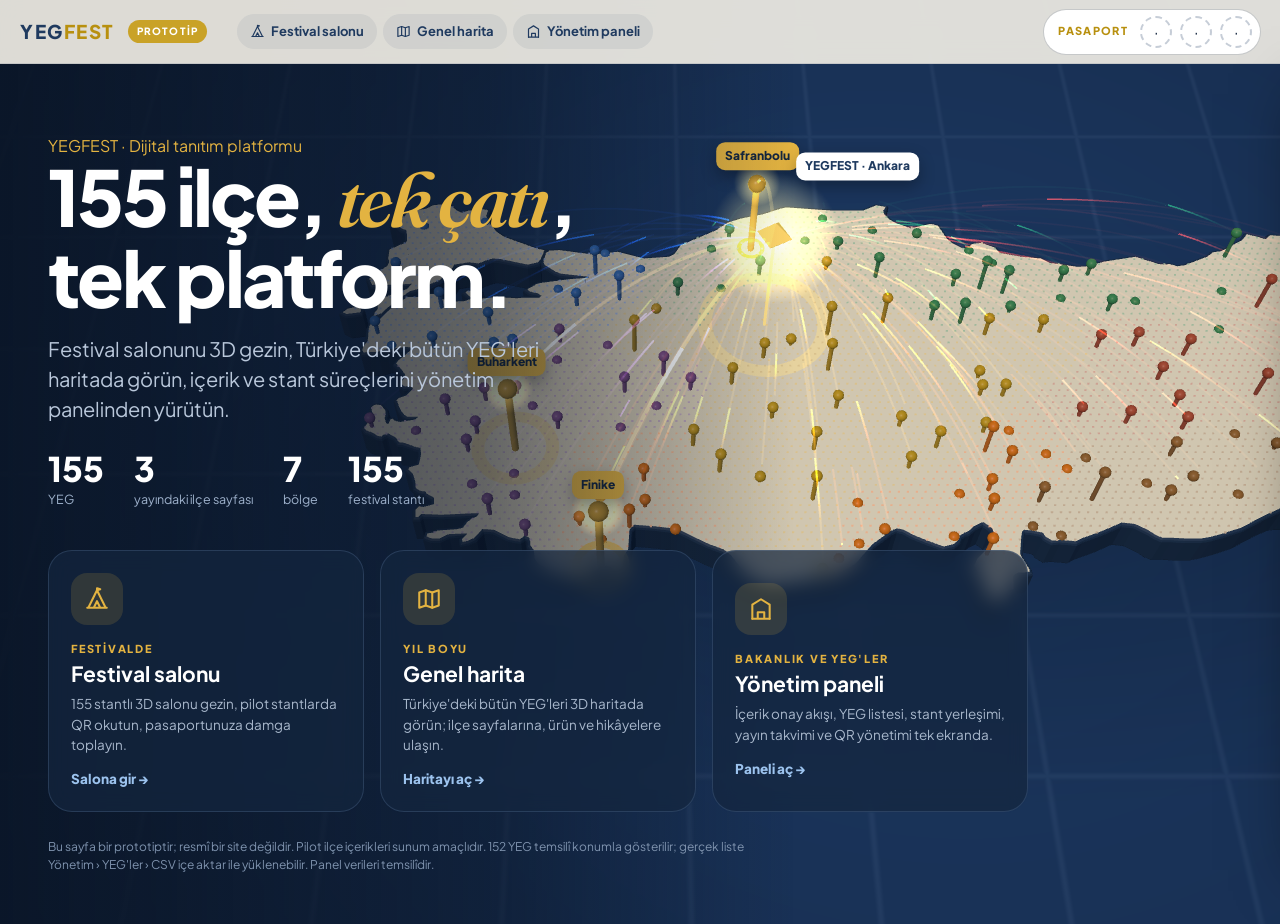
==== commit f591ce46: "YEGFEST v2: 3D festival salonu, 3D genel harita ve yönetim paneli - Festival salonu (Three.js): 7 bö" ====
--- a/index.html
+++ b/index.html
@@ -4,605 +4,78 @@
 <meta charset="utf-8">
 <meta name="viewport" content="width=device-width,initial-scale=1,viewport-fit=cover">
 <title>YEGFEST · Dijital Platform Simülasyonu</title>
-<meta name="description" content="YEGFEST dijital tanıtım platformu prototipi ve festival simülasyonu.">
+<meta name="description" content="YEGFEST dijital tanıtım platformu prototipi: 3D festival salonu, 155 YEG'in genel haritası ve yönetim paneli.">
 <meta name="theme-color" content="#1F3A5F">
+<link rel="icon" href="/img/favicon.svg" type="image/svg+xml">
 <link rel="preconnect" href="https://fonts.googleapis.com">
 <link rel="preconnect" href="https://fonts.gstatic.com" crossorigin>
-<link href="https://fonts.googleapis.com/css2?family=Plus+Jakarta+Sans:wght@400;500;600;700;800&family=Fraunces:ital,opsz,wght@1,9..144,500;1,9..144,700&display=swap" rel="stylesheet">
-<style>
-:root{--bg:#F4F1E8;--white:#fff;--navy:#1F3A5F;--ink:#14263F;--gold:#C9A227;--gold2:#B8900F;--gold3:#E3B341;--blue:#2E78C7;--green:#5E8C4A;--red:#C0392B;
-  --muted:rgba(20,38,63,.66);--dim:rgba(20,38,63,.42);--line:rgba(31,58,95,.13);--ease:cubic-bezier(.2,.8,.2,1)}
-*{box-sizing:border-box;margin:0;padding:0}
-html,body{height:100%}
-body{background:var(--bg);color:var(--ink);font-family:'Plus Jakarta Sans',system-ui,-apple-system,'Segoe UI',Roboto,sans-serif;-webkit-font-smoothing:antialiased;line-height:1.5;overflow-x:hidden}
-em{font-family:'Fraunces',Georgia,serif;font-style:italic;font-weight:600;color:var(--gold2)}
-button{font:inherit;cursor:pointer;border:0;background:none;color:inherit}
-.btn{font-weight:800;font-size:14px;border-radius:30px;padding:11px 18px;background:var(--navy);color:#fff;transition:transform .2s,box-shadow .2s;display:inline-flex;align-items:center;gap:8px}
-.btn:hover{transform:translateY(-1px);box-shadow:0 10px 24px -12px rgba(20,38,63,.6)}
-.btn.gold{background:var(--gold)}
-.btn.ghost{background:rgba(255,255,255,.9);color:var(--navy);box-shadow:0 0 0 1.5px var(--line)}
-.btn.sm{padding:8px 13px;font-size:13px}
-
-/* ---------- top bar ---------- */
-.bar{position:fixed;left:0;right:0;top:0;height:64px;z-index:40;display:flex;align-items:center;gap:14px;padding:0 20px;background:rgba(244,241,232,.9);backdrop-filter:blur(12px);border-bottom:1px solid var(--line)}
-.logo{font-weight:800;letter-spacing:.08em;color:var(--navy);font-size:19px;cursor:pointer;white-space:nowrap}
-.logo span{color:var(--gold2)}
-.proto{font-size:10px;font-weight:800;letter-spacing:.12em;text-transform:uppercase;background:var(--gold);color:#fff;padding:4px 9px;border-radius:20px}
-.persp{display:flex;gap:6px;margin-left:16px}
-.persp button{font-size:13px;font-weight:700;padding:8px 13px;border-radius:22px;background:rgba(31,58,95,.07);color:var(--navy);white-space:nowrap}
-.persp button.on{background:var(--navy);color:#fff}
-.hud{margin-left:auto;display:flex;align-items:center;gap:8px;background:#fff;border-radius:30px;padding:6px 8px 6px 14px;box-shadow:0 0 0 1px var(--line)}
-.hud small{font-size:11px;font-weight:800;letter-spacing:.12em;color:var(--gold2);text-transform:uppercase;margin-right:4px}
-.hud i{width:32px;height:32px;border-radius:50%;border:2px dashed rgba(31,58,95,.25);display:flex;align-items:center;justify-content:center;font-style:normal;font-size:16px;transition:.4s}
-.hud i.f{border:2px solid var(--gold);background:rgba(201,162,39,.18);animation:pop .6s var(--ease)}
-@keyframes pop{0%{transform:scale(.3)}70%{transform:scale(1.2)}100%{transform:none}}
-
-.view{display:none;min-height:100vh;padding-top:64px}
-.view.on{display:block;animation:fadein .6s var(--ease)}
-@keyframes fadein{from{opacity:0;transform:translateY(14px)}to{opacity:1;transform:none}}
-
-/* ---------- intro ---------- */
-#v-intro{position:relative;overflow:hidden}
-.intro{max-width:1180px;margin:0 auto;padding:70px 24px 60px;position:relative;z-index:2}
-.kick{font-size:12px;font-weight:800;letter-spacing:.22em;text-transform:uppercase;color:var(--gold2);display:flex;align-items:center;gap:12px;margin-bottom:14px}
-.kick::before{content:"";width:34px;height:2px;background:var(--gold)}
-.intro h1{font-size:clamp(40px,6.4vw,80px);line-height:1;letter-spacing:-.035em;color:var(--navy);font-weight:800}
-.intro p.lead{font-size:clamp(16px,2vw,21px);color:var(--muted);max-width:760px;margin-top:20px}
-.pcards{display:grid;grid-template-columns:repeat(3,1fr);gap:22px;margin-top:46px}
-.pc{text-align:left;background:#fff;border-radius:28px;padding:30px 28px;box-shadow:0 0 0 1px var(--line),0 24px 50px -32px rgba(20,38,63,.45);transition:transform .35s var(--ease),box-shadow .35s;position:relative;overflow:hidden}
-.pc:hover{transform:translateY(-8px);box-shadow:0 0 0 2px var(--gold),0 34px 60px -30px rgba(20,38,63,.55)}
-.pc .ic{width:68px;height:68px;border-radius:20px;display:flex;align-items:center;justify-content:center;font-size:36px;background:var(--bg)}
-.pc small{display:block;font-size:12px;font-weight:800;letter-spacing:.16em;color:var(--gold2);margin:20px 0 6px;text-transform:uppercase}
-.pc h3{font-size:25px;color:var(--navy);line-height:1.2}
-.pc p{font-size:15px;color:var(--muted);margin-top:10px}
-.pc .go{margin-top:20px;font-size:14px;font-weight:800;color:var(--blue)}
-.pc::after{content:"";position:absolute;right:-60px;top:-60px;width:180px;height:180px;border-radius:50%;background:radial-gradient(circle,rgba(201,162,39,.25),transparent 70%)}
-.introfoot{margin-top:34px;font-size:13px;color:var(--dim)}
-.blob{position:absolute;border-radius:50%;filter:blur(120px);opacity:.3;pointer-events:none}
-
-/* ---------- festival 3D ---------- */
-#v-fest{padding-top:64px;height:100vh;overflow:hidden}
-#scene{position:relative;height:calc(100vh - 64px);overflow:hidden;perspective:1400px;perspective-origin:50% 30%;
-  background:linear-gradient(180deg,#0F1E33 0%,#1F3A5F 40%,#2A4766 50%,#8C7C5F 50.2%,#A3936F 100%)}
-#world{position:absolute;left:50%;top:66%;transform-style:preserve-3d;transition:transform 1.3s cubic-bezier(.65,.05,.25,1)}
-.f{position:absolute;left:0;top:0;transform-origin:0 0;backface-visibility:visible}
-.floor{width:5000px;height:3000px;transform:translate3d(-2500px,0,-1600px) rotateX(90deg);
-  background:repeating-linear-gradient(90deg,rgba(255,255,255,.05) 0 2px,transparent 2px 200px),repeating-linear-gradient(0deg,rgba(255,255,255,.05) 0 2px,transparent 2px 200px),radial-gradient(ellipse at 50% 55%,#C9B994 0%,#8F7F62 45%,#3B3A3F 85%)}
-.wall{width:5000px;height:1300px;transform:translate3d(-2500px,-1300px,-1600px);
-  background:radial-gradient(ellipse at 50% 100%,rgba(227,179,65,.25),transparent 60%),linear-gradient(180deg,#132640,#24405F)}
-.wall .big{position:absolute;left:50%;top:600px;transform:translateX(-50%);text-align:center;color:#fff;white-space:nowrap}
-.wall .big b{display:block;font-size:150px;font-weight:800;letter-spacing:.06em;line-height:1}
-.wall .big b span{color:var(--gold3)}
-.wall .big i{font-family:'Fraunces',serif;font-size:46px;color:rgba(255,255,255,.75)}
-.bunting{position:absolute;left:0;right:0;top:60px;height:80px;background:
-  conic-gradient(from 150deg at 50% 0,var(--gold3) 0 60deg,transparent 0) 0 0/90px 70px repeat-x;opacity:.8}
-.bunting.b2{top:120px;background:conic-gradient(from 150deg at 50% 0,#E0735F 0 60deg,transparent 0) 45px 0/90px 70px repeat-x;opacity:.55}
-.lamp{position:absolute;width:420px;height:420px;border-radius:50%;background:radial-gradient(circle,rgba(255,236,190,.35),transparent 65%);pointer-events:none}
-
-#stands{position:absolute;left:0;top:0;transform-style:preserve-3d}
-.stand{position:absolute;left:0;top:0;transform-style:preserve-3d;cursor:pointer}
-.stand .f{border-radius:4px}
-.s-back{width:600px;height:440px;transform:translate3d(-300px,-440px,-110px);overflow:hidden;color:#fff;padding:40px 40px;display:flex;flex-direction:column;justify-content:flex-end}
-.s-back .art{position:absolute;right:30px;top:40px;font-size:170px;line-height:1;filter:drop-shadow(0 20px 30px rgba(0,0,0,.35))}
-.s-back .tl{font-family:'Fraunces',serif;font-style:italic;font-size:36px;line-height:1.05;max-width:360px}
-.s-back .rg{font-size:14px;font-weight:800;letter-spacing:.18em;text-transform:uppercase;opacity:.85;margin-bottom:10px}
-.s-side{width:220px;height:440px;filter:brightness(.72)}
-.s-sideL{transform:translate3d(-300px,-440px,-110px) rotateY(-90deg)}
-.s-sideR{transform:translate3d(300px,-440px,-110px) rotateY(-90deg)}
-.s-head{width:640px;height:84px;transform:translate3d(-320px,-524px,110px);display:flex;align-items:center;justify-content:center;gap:16px;color:#fff;font-weight:800;font-size:40px;letter-spacing:.03em;box-shadow:0 20px 40px -20px rgba(0,0,0,.5)}
-.s-head small{font-size:18px;font-weight:700;opacity:.8;letter-spacing:.1em}
-.s-post{width:14px;height:524px;background:#E9E2D0}
-.s-postL{transform:translate3d(-318px,-524px,110px)}
-.s-postR{transform:translate3d(304px,-524px,110px)}
-.s-cfront{width:540px;height:150px;transform:translate3d(-270px,-150px,100px);background:#FBF7EE;display:flex;align-items:center;justify-content:center;gap:20px;border-top:8px solid var(--gold)}
-.s-cfront b{font-size:20px;color:var(--navy);letter-spacing:.06em}
-.s-ctop{width:540px;height:70px;transform:translate3d(-270px,-150px,30px) rotateX(90deg);background:#E9E0CC}
-.s-prod{width:80px;height:80px;font-size:62px;line-height:80px;text-align:center;filter:drop-shadow(0 10px 8px rgba(0,0,0,.3))}
-.s-qr{width:118px;height:156px;transform:translate3d(130px,-310px,80px);background:#fff;border-radius:12px;padding:10px;box-shadow:0 18px 30px -12px rgba(0,0,0,.5);text-align:center}
-.s-qr svg{width:98px;height:98px;display:block}
-.s-qr span{display:block;font-size:12px;font-weight:800;color:var(--navy);margin-top:6px;letter-spacing:.04em}
-.stand.near .s-qr{animation:qrp 1.4s ease-in-out infinite}
-@keyframes qrp{0%,100%{box-shadow:0 0 0 0 rgba(227,179,65,.9),0 18px 30px -12px rgba(0,0,0,.5)}50%{box-shadow:0 0 0 14px rgba(227,179,65,0),0 18px 30px -12px rgba(0,0,0,.5)}}
-.s-shadow{width:700px;height:360px;transform:translate3d(-350px,0,-150px) rotateX(90deg);background:radial-gradient(ellipse,rgba(0,0,0,.35),transparent 65%)}
-
-.fui{position:absolute;left:0;right:0;bottom:26px;display:flex;justify-content:center;align-items:center;gap:12px;z-index:5;pointer-events:none}
-.fui > *{pointer-events:auto}
-.nav-arrow{width:52px;height:52px;border-radius:50%;background:rgba(255,255,255,.92);color:var(--navy);font-size:22px;font-weight:800;box-shadow:0 12px 30px -12px rgba(0,0,0,.6)}
-.info{position:absolute;left:24px;top:24px;z-index:5;max-width:380px;background:rgba(255,255,255,.95);border-radius:22px;padding:20px 22px;box-shadow:0 20px 50px -24px rgba(0,0,0,.6);transition:opacity .5s,transform .5s}
-.info.hide{opacity:0;transform:translateY(-10px);pointer-events:none}
-.info small{font-size:11px;font-weight:800;letter-spacing:.16em;color:var(--gold2);text-transform:uppercase}
-.info h3{font-size:24px;color:var(--navy);margin:4px 0 6px}
-.info p{font-size:14px;color:var(--muted)}
-.info .row{display:flex;gap:8px;margin-top:14px;flex-wrap:wrap}
-.hint{position:absolute;left:50%;top:22px;transform:translateX(-50%);z-index:5;background:rgba(15,30,51,.75);color:#fff;font-size:14px;font-weight:600;padding:10px 18px;border-radius:30px;backdrop-filter:blur(6px);white-space:nowrap}
-
-/* ---------- phone overlay ---------- */
-#phoneWrap{position:fixed;inset:0;z-index:60;display:none;align-items:center;justify-content:center;background:rgba(10,20,35,.55);backdrop-filter:blur(4px)}
-#phoneWrap.on{display:flex;animation:fadein .4s var(--ease)}
-.phone{width:390px;height:min(800px,92vh);border-radius:54px;background:#0E1626;padding:14px;box-shadow:0 50px 100px -30px rgba(0,0,0,.8);position:relative}
-.phone::before{content:"";position:absolute;left:50%;top:22px;transform:translateX(-50%);width:110px;height:28px;border-radius:20px;background:#000;z-index:3}
-.screen{width:100%;height:100%;border-radius:42px;overflow:hidden;background:var(--bg);position:relative}
-.pclose{position:absolute;right:-60px;top:10px;width:46px;height:46px;border-radius:50%;background:#fff;color:var(--navy);font-size:20px;font-weight:800}
-.pfull{position:absolute;right:-60px;top:66px;width:46px;height:46px;border-radius:50%;background:var(--gold);color:#fff;font-size:18px;font-weight:800}
-.scan{position:absolute;inset:0;z-index:20;background:#000;display:flex;flex-direction:column;align-items:center;justify-content:center;color:#fff;z-index:2;transition:opacity .5s}
-.scan .vf{width:250px;height:250px;position:relative;border-radius:24px;background:rgba(255,255,255,.06);display:flex;align-items:center;justify-content:center}
-.scan .vf svg{width:170px;height:170px;background:#fff;padding:10px;border-radius:10px;filter:blur(1.5px);transition:filter .6s}
-.scan.ok .vf svg{filter:none}
-.scan .vf::before,.scan .vf::after{content:"";position:absolute;inset:-4px;border:4px solid var(--gold3);border-radius:28px;clip-path:polygon(0 0,22% 0,22% 4%,4% 4%,4% 22%,0 22%,0 78%,4% 78%,4% 96%,22% 96%,22% 100%,78% 100%,78% 96%,96% 96%,96% 78%,100% 78%,100% 22%,96% 22%,96% 4%,78% 4%,78% 0,100% 0,100% 100%,0 100%)}
-.scan .line{position:absolute;left:12px;right:12px;height:3px;background:linear-gradient(90deg,transparent,var(--gold3),transparent);box-shadow:0 0 18px var(--gold3);animation:sl 1.2s ease-in-out infinite alternate}
-@keyframes sl{from{top:14px}to{top:232px}}
-.scan.ok .line{display:none}
-.scan p{margin-top:26px;font-size:15px;opacity:.85}
-.scan .okb{margin-top:14px;font-size:15px;font-weight:800;color:var(--gold3);opacity:0;transition:opacity .4s}
-.scan.ok .okb{opacity:1}
-.pscroll{position:absolute;inset:0;overflow-y:auto;scrollbar-width:none}
-.pscroll .ih{padding-top:58px}
-.pscroll::-webkit-scrollbar{display:none}
-
-/* ---------- ilçe page ---------- */
-.ip{--c:#7A4A6A;--c2:#4A2840;background:var(--bg);min-height:100%}
-.ih{position:relative;overflow:hidden;color:#fff;background:linear-gradient(150deg,var(--c) 0%,var(--c2) 100%);padding:34px 24px 30px;background-size:cover;background-position:center}
-.ih.img::before{content:"";position:absolute;inset:0;background:linear-gradient(180deg,rgba(0,0,0,.15),rgba(0,0,0,.65))}
-.ih > *{position:relative}
-.ih .art{position:absolute;right:-10px;top:10px;font-size:150px;opacity:.95;filter:drop-shadow(0 20px 30px rgba(0,0,0,.35))}
-.ih.img .art{display:none}
-.ih .loc{font-size:11px;font-weight:800;letter-spacing:.2em;text-transform:uppercase;opacity:.85}
-.ih h1{font-size:44px;line-height:1;font-weight:800;letter-spacing:-.03em;margin:10px 0 8px;max-width:72%}
-.ih .tl{font-family:'Fraunces',serif;font-style:italic;font-size:22px;color:var(--gold3);max-width:80%}
-.ih .chips{display:flex;flex-wrap:wrap;gap:6px;margin-top:16px}
-.ih .chips span{font-size:12px;font-weight:700;padding:6px 10px;border-radius:20px;background:rgba(255,255,255,.16)}
-.ih .acts{display:flex;gap:8px;margin-top:18px;flex-wrap:wrap}
-.ih .btn.lst{background:#fff;color:var(--navy)}
-.ih .btn.lst.on{background:var(--gold3)}
-.itabs{position:sticky;top:0;z-index:5;background:var(--bg);display:flex;gap:6px;overflow-x:auto;padding:10px 16px;border-bottom:1px solid var(--line);scrollbar-width:none}
-.itabs::-webkit-scrollbar{display:none}
-.itabs a{flex-shrink:0;text-decoration:none;font-size:13px;font-weight:700;padding:8px 13px;border-radius:22px;background:rgba(31,58,95,.07);color:var(--navy);cursor:pointer}
-.itabs a.on{background:var(--navy);color:#fff}
-.isec{padding:28px 20px 6px}
-.isec h2{font-size:26px;line-height:1.15;color:var(--navy);letter-spacing:-.02em;margin-bottom:10px}
-.isec .k{font-size:11px;font-weight:800;letter-spacing:.2em;color:var(--gold2);text-transform:uppercase;margin-bottom:6px}
-.isec p{font-size:15px;color:var(--muted)}
-.facts{display:grid;grid-template-columns:1fr 1fr;gap:10px;margin-top:14px}
-.facts div{background:#fff;border-radius:16px;padding:12px 14px;box-shadow:0 0 0 1px var(--line)}
-.facts small{display:block;font-size:10px;font-weight:800;letter-spacing:.14em;color:var(--gold2);text-transform:uppercase}
-.facts b{font-size:15px;color:var(--navy)}
-.prods{display:grid;gap:10px;margin-top:12px}
-.prd{display:flex;gap:14px;align-items:center;background:#fff;border-radius:18px;padding:14px;box-shadow:0 0 0 1px var(--line)}
-.prd .pe{width:56px;height:56px;border-radius:16px;background:var(--bg);display:flex;align-items:center;justify-content:center;font-size:32px;flex-shrink:0}
-.prd b{display:block;font-size:16px;color:var(--navy)}
-.prd span{font-size:13px;color:var(--muted)}
-.prd .ci{display:inline-block;font-size:10px;font-weight:800;letter-spacing:.08em;padding:3px 7px;border-radius:10px;background:rgba(94,140,74,.14);color:var(--green);margin-top:4px}
-.journey{margin-top:14px;position:relative;padding-left:30px}
-.journey::before{content:"";position:absolute;left:12px;top:8px;bottom:8px;width:2px;background:linear-gradient(var(--gold),var(--blue))}
-.js{position:relative;padding:8px 0 14px}
-.js::before{content:attr(data-n);position:absolute;left:-30px;top:8px;width:26px;height:26px;border-radius:50%;background:#fff;box-shadow:0 0 0 2px var(--gold);font-size:12px;font-weight:800;color:var(--navy);display:flex;align-items:center;justify-content:center}
-.js b{display:block;font-size:15px;color:var(--navy)}
-.js span{font-size:14px;color:var(--muted)}
-.quote{margin-top:10px;padding:16px 18px;border-left:4px solid var(--gold);background:rgba(201,162,39,.1);border-radius:0 14px 14px 0;font-family:'Fraunces',serif;font-style:italic;font-size:17px;color:var(--navy)}
-.quote small{display:block;font-family:'Plus Jakarta Sans',sans-serif;font-style:normal;font-size:11px;color:var(--muted);margin-top:6px}
-.rc{background:#fff;border-radius:18px;padding:16px 18px;box-shadow:0 0 0 1px var(--line);margin-top:12px}
-.rc h3{font-size:16px;color:var(--navy);margin-bottom:8px}
-.ing{list-style:none}
-.ing li{display:flex;justify-content:space-between;gap:10px;padding:7px 0;border-top:1px dashed var(--line);font-size:14px}
-.ing li:first-child{border-top:0}
-.ing b{color:var(--blue);white-space:nowrap}
-.stp{list-style:none;counter-reset:s}
-.stp li{counter-increment:s;position:relative;padding:8px 0 8px 36px;font-size:14px;border-top:1px solid var(--line)}
-.stp li:first-child{border-top:0}
-.stp li::before{content:counter(s);position:absolute;left:0;top:7px;width:24px;height:24px;border-radius:50%;background:var(--navy);color:var(--gold3);font-weight:800;font-size:12px;display:flex;align-items:center;justify-content:center}
-.prod-card{display:flex;gap:16px;align-items:center;background:#fff;border-radius:18px;padding:16px;box-shadow:0 0 0 1px var(--line);margin-top:12px}
-.av{width:84px;height:84px;border-radius:50%;background:var(--bg);display:flex;align-items:center;justify-content:center;font-size:40px;flex-shrink:0;background-size:cover;background-position:center}
-.tagx{display:inline-block;font-size:10px;font-weight:800;letter-spacing:.1em;text-transform:uppercase;padding:3px 8px;border-radius:10px;background:rgba(46,120,199,.12);color:var(--blue);margin-bottom:4px}
-.vbox{margin-top:12px;aspect-ratio:9/16;max-height:520px;border-radius:22px;background:linear-gradient(150deg,var(--c),var(--c2));position:relative;overflow:hidden;display:flex;align-items:center;justify-content:center;flex-direction:column;color:#fff;text-align:center;padding:20px}
-.vbox video{position:absolute;inset:0;width:100%;height:100%;object-fit:cover;display:none}
-.vbox.has video{display:block}
-.vbox .pl{width:66px;height:66px;border-radius:50%;background:var(--gold);display:flex;align-items:center;justify-content:center;font-size:24px;margin-bottom:14px}
-.vbox small{font-size:12px;opacity:.8;margin-top:4px}
-.ifoot{margin-top:30px;padding:22px 20px 34px;background:var(--navy);color:rgba(255,255,255,.78);font-size:12px}
-.ifoot b{color:#fff}
-.ip.full{max-width:760px;margin:0 auto;box-shadow:0 0 0 1px var(--line)}
-.ip.full .ih{padding:56px 34px 40px}
-.ip.full .ih h1{font-size:60px}
-.ip.full .itabs{top:64px}
-.ip.full .isec{padding:34px 34px 8px}
-
-/* ---------- home (year-round) ---------- */
-.home{max-width:1240px;margin:0 auto;padding:40px 24px 60px}
-.home h2{font-size:clamp(30px,4vw,46px);color:var(--navy);letter-spacing:-.025em;line-height:1.1}
-.hgrid{display:grid;grid-template-columns:1.35fr 1fr;gap:26px;margin-top:26px}
-.mapc{background:#fff;border-radius:28px;padding:18px;box-shadow:0 0 0 1px var(--line),0 24px 50px -34px rgba(20,38,63,.45);position:relative}
-.mapc svg{width:100%;height:auto;display:block}
-.mapc .land{fill:#EAE3D2;stroke:#CDBF9F;stroke-width:1.2}
-.mapc .ghost{fill:rgba(31,58,95,.18)}
-.pin{cursor:pointer}
-.pin circle.p{transition:r .3s}
-.pin:hover circle.p{r:11}
-.pin .pulse{animation:pulse 2s ease-out infinite;transform-box:fill-box;transform-origin:center}
-@keyframes pulse{0%{transform:scale(1);opacity:.7}100%{transform:scale(3.2);opacity:0}}
-.pin text{font-size:15px;font-weight:800;fill:var(--navy);paint-order:stroke;stroke:#fff;stroke-width:4px}
-.maplg{position:absolute;left:24px;bottom:18px;font-size:12px;color:var(--muted);display:flex;gap:16px}
-.maplg i{display:inline-block;width:10px;height:10px;border-radius:50%;margin-right:6px;vertical-align:-1px}
-.icards{display:flex;flex-direction:column;gap:12px}
-.icard{display:flex;gap:14px;align-items:center;text-align:left;background:#fff;border-radius:20px;padding:14px;box-shadow:0 0 0 1px var(--line);transition:transform .3s var(--ease),box-shadow .3s}
-.icard:hover{transform:translateX(6px);box-shadow:0 0 0 2px var(--gold)}
-.icard .th{width:70px;height:70px;border-radius:16px;display:flex;align-items:center;justify-content:center;font-size:38px;flex-shrink:0}
-.icard b{display:block;font-size:18px;color:var(--navy)}
-.icard span{font-size:13px;color:var(--muted)}
-.feed{margin-top:30px}
-.feed h3{font-size:22px;color:var(--navy);margin-bottom:12px}
-.frow{display:grid;grid-template-columns:repeat(3,1fr);gap:16px}
-.fv{border-radius:20px;overflow:hidden;background:#fff;box-shadow:0 0 0 1px var(--line);text-align:left}
-.fv .fvt{height:150px;display:flex;align-items:center;justify-content:center;font-size:58px;position:relative}
-.fv .fvt::after{content:"▶";position:absolute;right:12px;bottom:12px;width:36px;height:36px;border-radius:50%;background:rgba(255,255,255,.9);color:var(--navy);font-size:14px;display:flex;align-items:center;justify-content:center}
-.fv .fvb{padding:12px 14px}
-.fv b{display:block;font-size:15px;color:var(--navy)}
-.fv span{font-size:12px;color:var(--muted)}
-
-/* ---------- admin ---------- */
-.adm{max-width:1280px;margin:0 auto;padding:34px 24px 60px}
-.simnote{display:inline-flex;align-items:center;gap:8px;font-size:12px;font-weight:800;letter-spacing:.06em;color:#8A5A00;background:rgba(227,179,65,.22);padding:7px 12px;border-radius:20px}
-.adm h2{font-size:clamp(28px,3.6vw,42px);color:var(--navy);letter-spacing:-.025em;margin-top:12px}
-.kpis{display:grid;grid-template-columns:repeat(4,1fr);gap:16px;margin-top:24px}
-.kp{background:#fff;border-radius:22px;padding:20px 22px;box-shadow:0 0 0 1px var(--line)}
-.kp small{display:block;font-size:11px;font-weight:800;letter-spacing:.14em;text-transform:uppercase;color:var(--gold2)}
-.kp b{display:block;font-size:34px;color:var(--navy);letter-spacing:-.02em;margin-top:6px}
-.kp span{font-size:13px;color:var(--muted)}
-.kp b span{font-size:inherit;color:inherit}
-.kp.live{background:var(--navy)}.kp.live small{color:var(--gold3)}.kp.live b{color:#fff}.kp.live span{color:rgba(255,255,255,.75)}
-.agrid{display:grid;grid-template-columns:1.25fr 1fr;gap:18px;margin-top:18px}
-.panel{background:#fff;border-radius:24px;padding:22px 24px;box-shadow:0 0 0 1px var(--line)}
-.panel h3{font-size:19px;color:var(--navy);margin-bottom:4px}
-.panel > p{font-size:13px;color:var(--muted);margin-bottom:14px}
-.q{display:grid;grid-template-columns:1fr auto;gap:10px;align-items:center;padding:14px 0;border-top:1px solid var(--line)}
-.q:first-of-type{border-top:0}
-.q b{font-size:15px;color:var(--navy)}
-.q .meta{font-size:12px;color:var(--muted)}
-.flow{display:flex;gap:4px;margin-top:8px}
-.flow i{flex:1;height:7px;border-radius:6px;background:rgba(31,58,95,.1);transition:background .5s}
-.flow i.d{background:var(--green)}
-.flow i.c{background:var(--gold)}
-.qst{font-size:12px;font-weight:800;color:var(--blue);margin-top:6px}
-.bars .br{display:grid;grid-template-columns:110px 1fr 70px;gap:10px;align-items:center;margin:10px 0;font-size:14px}
-.bars .br b{color:var(--navy)}
-.bars .tr{height:14px;border-radius:10px;background:rgba(31,58,95,.08);overflow:hidden}
-.bars .tr i{display:block;height:100%;border-radius:10px;background:linear-gradient(90deg,var(--gold),var(--blue));width:0;transition:width 1.4s var(--ease)}
-.bars .br span{text-align:right;font-weight:800;color:var(--blue)}
-.week{display:grid;grid-template-columns:repeat(7,1fr);gap:6px;margin-top:6px}
-.week div{border-radius:12px;background:var(--bg);padding:8px 4px;min-height:84px;text-align:center;font-size:11px;font-weight:700;color:var(--dim)}
-.week span{display:block;margin-top:6px;font-size:11px;line-height:1.25;padding:6px 4px;border-radius:8px;background:rgba(46,120,199,.14);color:var(--blue)}
-.week span.y{background:rgba(201,162,39,.2);color:var(--gold2)}
-
-/* ---------- misc ---------- */
-.toast{position:fixed;left:50%;bottom:30px;transform:translateX(-50%) translateY(30px);opacity:0;z-index:80;background:var(--navy);color:#fff;padding:13px 20px;border-radius:30px;font-weight:700;font-size:14px;transition:.45s var(--ease);box-shadow:0 20px 40px -16px rgba(0,0,0,.6);pointer-events:none;max-width:90vw;text-align:center}
-.toast.on{opacity:1;transform:translateX(-50%)}
-#done{position:fixed;inset:0;z-index:90;display:none;align-items:center;justify-content:center;background:rgba(10,20,35,.6)}
-#done.on{display:flex}
-#done .card{background:#fff;border-radius:30px;padding:40px 44px;text-align:center;max-width:440px;animation:pop .7s var(--ease)}
-#done .card .e{font-size:64px}
-#done h3{font-size:28px;color:var(--navy);margin:10px 0 8px}
-#done p{color:var(--muted)}
-.confetti{position:fixed;top:-20px;width:10px;height:16px;z-index:95;pointer-events:none;animation:fall linear forwards}
-@keyframes fall{to{transform:translateY(110vh) rotate(720deg)}}
-.directbar{display:none}
-body.direct .persp,body.direct .hud{display:none}
-body.direct .directbar{display:inline-flex;margin-left:auto}
-
-@media(max-width:900px){
-  .pcards,.hgrid,.agrid,.frow{grid-template-columns:1fr}
-  .kpis{grid-template-columns:1fr 1fr}
-  .persp{display:none}
-  .hud small{display:none}
-  .phone{transform:scale(.92)}
-  .pclose{right:8px;top:-54px}.pfull{right:62px;top:-54px}
-  .info{left:12px;right:12px;max-width:none;top:12px}
-  .hint{display:none}
-  .ip.full .ih h1{font-size:42px}
-  .ip.full .isec{padding:28px 20px 6px}
-}
-</style>
+<link href="https://fonts.googleapis.com/css2?family=Plus+Jakarta+Sans:wght@400;500;600;700;800&family=Fraunces:ital,opsz,wght@1,9..144,500;1,9..144,600;1,9..144,700&display=swap" rel="stylesheet">
+<link rel="stylesheet" href="/css/temel.css">
+<link rel="stylesheet" href="/css/app.css">
+<script type="importmap">{ "imports": { "three": "/vendor/three.module.min.js" } }</script>
+<script type="module" src="/js/3d/index.js"></script>
 </head>
 <body>
 
 <header class="bar">
   <div class="logo" id="home">YEG<span>FEST</span></div><span class="proto">Prototip</span>
   <nav class="persp" id="persp">
-    <button data-v="fest">🎪 Festival ziyaretçisi</button>
-    <button data-v="home">🏠 Yıl boyu kullanıcı</button>
-    <button data-v="admin">🏛️ Yönetim</button>
+    <button data-v="salon"></button>
+    <button data-v="harita"></button>
+    <button data-v="yonetim"></button>
   </nav>
   <div class="hud" id="hud" title="Dijital pasaport"><small>Pasaport</small></div>
   <a class="btn sm directbar" href="/" style="white-space:nowrap">Keşfet →</a>
 </header>
 
-<!-- ================= INTRO ================= -->
-<section class="view" id="v-intro">
-  <div class="blob" style="width:600px;height:600px;background:var(--gold);right:-200px;top:-150px"></div>
-  <div class="blob" style="width:700px;height:700px;background:var(--blue);left:-300px;bottom:-350px;opacity:.18"></div>
-  <div class="intro">
+<!-- GİRİŞ -->
+<section class="view" id="v-giris">
+  <div id="girisHarita"></div>
+  <div class="giris">
     <div class="kick">YEGFEST · Dijital tanıtım platformu</div>
-    <h1>Hangi gözle <em>bakmak</em><br>istersiniz?</h1>
-    <p class="lead">Aynı platform, üç farklı kullanıcı. Bir bakış açısı seçin; festival salonunu gezin, evden keşfedin ya da yönetim panelinden takip edin.</p>
-    <div class="pcards">
-      <button class="pc" data-v="fest"><div class="ic">🎪</div><small>Festivalde</small><h3>Festival ziyaretçisi</h3><p>Salonda stantları gezin, standa yaklaşın, QR'ı okutun; ilçenin hikâyesini dinleyin ve pasaportunuza damga toplayın.</p><div class="go">Salona gir →</div></button>
-      <button class="pc" data-v="home"><div class="ic">🏠</div><small>Festivalden sonra</small><h3>Yıl boyu kullanıcı</h3><p>Evden lezzet haritasını keşfedin; ilçelerin ürün, tarif ve üretici hikâyeleri her hafta yenilenir.</p><div class="go">Haritayı aç →</div></button>
-      <button class="pc" data-v="admin"><div class="ic">🏛️</div><small>Bakanlık ve YEG'ler</small><h3>Yönetim paneli</h3><p>İçerik onay akışı, yayın takvimi, QR ve ziyaret istatistikleri tek ekranda.</p><div class="go">Paneli aç →</div></button>
-    </div>
-    <p class="introfoot">Bu sayfa bir prototiptir; resmî bir site değildir. Örnek ilçe içerikleri sunum amaçlıdır, panel verileri temsilîdir.</p>
+    <h1>155 ilçe, <em>tek çatı</em>, tek platform.</h1>
+    <p class="lead">Festival salonunu 3D gezin, Türkiye'deki bütün YEG'leri haritada görün, içerik ve stant süreçlerini yönetim panelinden yürütün.</p>
+    <div class="gsayi" id="gSayi"></div>
+    <div class="gkart" id="gKart"></div>
+    <p class="gnot">Bu sayfa bir prototiptir; resmî bir site değildir. Pilot ilçe içerikleri sunum amaçlıdır. 152 YEG temsilî konumla gösterilir; gerçek liste Yönetim › YEG'ler › CSV içe aktar ile yüklenebilir. Panel verileri temsilîdir.</p>
   </div>
 </section>
 
-<!-- ================= FESTIVAL ================= -->
-<section class="view" id="v-fest">
-  <div id="scene">
-    <div class="hint" id="hint">Bir standa tıklayın · ← → ile gezinin</div>
-    <div class="info hide" id="info"></div>
-    <div id="world">
-      <div class="f wall"><div class="bunting"></div><div class="bunting b2"></div><div class="big"><b>YEG<span>FEST</span></b><i>155 ilçe · tek çatı</i></div>
-        <div class="lamp" style="left:1500px;top:-60px"></div><div class="lamp" style="left:2300px;top:-80px"></div><div class="lamp" style="left:3100px;top:-60px"></div></div>
-      <div class="f floor"></div>
-      <div id="stands"></div>
-    </div>
-    <div class="fui">
-      <button class="nav-arrow" id="prev">←</button>
-      <button class="btn ghost" id="overview">Salona genel bakış</button>
-      <button class="nav-arrow" id="next">→</button>
-    </div>
-  </div>
-</section>
+<!-- FESTİVAL SALONU -->
+<section class="view" id="v-salon"><div class="salon3d" id="salon3d"></div></section>
 
-<!-- ================= HOME ================= -->
-<section class="view" id="v-home">
-  <div class="home">
-    <div class="kick">Yıl boyu · Lezzet haritası</div>
-    <h2>155 ilçe, <em>tek adres</em></h2>
-    <div class="hgrid">
-      <div class="mapc"><svg id="map" viewBox="0 0 900 400"></svg>
-        <div class="maplg"><span><i style="background:var(--gold)"></i>Yayında (prototip)</span><span><i style="background:rgba(31,58,95,.25)"></i>Yakında</span></div></div>
-      <div class="icards" id="icards"></div>
-    </div>
-    <div class="feed"><h3>Bu hafta yayında</h3><div class="frow" id="feed"></div></div>
-  </div>
-</section>
+<!-- GENEL HARİTA -->
+<section class="view" id="v-harita"><div class="hr" id="hr"></div></section>
 
-<!-- ================= ADMIN ================= -->
-<section class="view" id="v-admin">
-  <div class="adm">
-    <span class="simnote">⚠️ Simülasyon verisi · gerçek değildir</span>
-    <h2>Yönetim paneli · <em>YEGFEST 2027</em></h2>
-    <div class="kpis">
-      <div class="kp"><small>Yayındaki ilçe sayfası</small><b><span class="cnt" data-to="3">0</span> / 155</b><span>Prototip aşaması</span></div>
-      <div class="kp"><small>QR okutma · festival</small><b class="cnt" data-to="18420">0</b><span>Simülasyon</span></div>
-      <div class="kp"><small>Pasaport tamamlayan</small><b class="cnt" data-to="2140">0</b><span>Simülasyon</span></div>
-      <div class="kp live"><small>Bu oturumda sizin</small><b id="myScans">0</b><span>okuttuğunuz QR · gerçek</span></div>
-    </div>
-    <div class="agrid">
-      <div class="panel"><h3>Video onay akışı</h3><p>Kurgu → Yerel teyit → Koordinasyon → Başkanlık onayı → Yayın</p><div id="queue"></div></div>
-      <div class="panel"><h3>En çok ziyaret edilen ilçeler</h3><p>Son 7 gün · simülasyon</p><div class="bars" id="bars"></div>
-        <h3 style="margin-top:18px">Bu haftanın yayın takvimi</h3>
-        <div class="week" id="week"></div></div>
-    </div>
-  </div>
-</section>
+<!-- YÖNETİM -->
+<section class="view" id="v-yonetim"><div class="ym"><aside class="ym-yan" id="ymYan"></aside><div class="ym-ic" id="ymIc"></div></div></section>
 
-<!-- ================= İLÇE FULL ================= -->
+<!-- İLÇE (tam sayfa) -->
 <section class="view" id="v-ilce"><div id="ilceFull"></div></section>
 
-<!-- phone -->
 <div id="phoneWrap"><div class="phone"><div class="screen" id="screen"></div>
   <button class="pclose" id="pclose" title="Kapat">✕</button><button class="pfull" id="pfull" title="Tam ekran">⤢</button></div></div>
-
-<div id="done"><div class="card"><div class="e">🎉</div><h3>Pasaport tamamlandı!</h3><p>Üç standın damgasını topladınız. Festival hediyenizi bilgi masasından alabilirsiniz.</p><button class="btn gold" style="margin-top:20px" id="doneOk">Harika</button></div></div>
+<div id="done"><div class="card"><div class="e">🎉</div><h3>Pasaport tamamlandı!</h3><p>Üç pilot standın damgasını topladınız. Festival hediyenizi bilgi masasından alabilirsiniz.</p><button class="btn gold" style="margin-top:20px" id="doneOk">Harika</button></div></div>
+<div class="cekmece" id="cekmece"></div>
 <div class="toast" id="toast"></div>
 
-<script>
-const QR={"buharkent": "<svg width=\"35mm\" height=\"35mm\" version=\"1.1\" viewBox=\"0 0 35 35\" xmlns=\"http://www.w3.org/2000/svg\"><path d=\"M1,1H2V2H1zM2,1H3V2H2zM3,1H4V2H3zM4,1H5V2H4zM5,1H6V2H5zM6,1H7V2H6zM7,1H8V2H7zM9,1H10V2H9zM12,1H13V2H12zM13,1H14V2H13zM14,1H15V2H14zM17,1H18V2H17zM18,1H19V2H18zM20,1H21V2H20zM21,1H22V2H21zM22,1H23V2H22zM23,1H24V2H23zM24,1H25V2H24zM27,1H28V2H27zM28,1H29V2H28zM29,1H30V2H29zM30,1H31V2H30zM31,1H32V2H31zM32,1H33V2H32zM33,1H34V2H33zM1,2H2V3H1zM7,2H8V3H7zM9,2H10V3H9zM11,2H12V3H11zM12,2H13V3H12zM13,2H14V3H13zM14,2H15V3H14zM17,2H18V3H17zM19,2H20V3H19zM24,2H25V3H24zM25,2H26V3H25zM27,2H28V3H27zM33,2H34V3H33zM1,3H2V4H1zM3,3H4V4H3zM4,3H5V4H4zM5,3H6V4H5zM7,3H8V4H7zM11,3H12V4H11zM12,3H13V4H12zM13,3H14V4H13zM16,3H17V4H16zM17,3H18V4H17zM18,3H19V4H18zM21,3H22V4H21zM25,3H26V4H25zM27,3H28V4H27zM29,3H30V4H29zM30,3H31V4H30zM31,3H32V4H31zM33,3H34V4H33zM1,4H2V5H1zM3,4H4V5H3zM4,4H5V5H4zM5,4H6V5H5zM7,4H8V5H7zM9,4H10V5H9zM10,4H11V5H10zM13,4H14V5H13zM15,4H16V5H15zM16,4H17V5H16zM17,4H18V5H17zM20,4H21V5H20zM21,4H22V5H21zM23,4H24V5H23zM25,4H26V5H25zM27,4H28V5H27zM29,4H30V5H29zM30,4H31V5H30zM31,4H32V5H31zM33,4H34V5H33zM1,5H2V6H1zM3,5H4V6H3zM4,5H5V6H4zM5,5H6V6H5zM7,5H8V6H7zM10,5H11V6H10zM11,5H12V6H11zM12,5H13V6H12zM15,5H16V6H15zM18,5H19V6H18zM21,5H22V6H21zM23,5H24V6H23zM25,5H26V6H25zM27,5H28V6H27zM29,5H30V6H29zM30,5H31V6H30zM31,5H32V6H31zM33,5H34V6H33zM1,6H2V7H1zM7,6H8V7H7zM12,6H13V7H12zM14,6H15V7H14zM15,6H16V7H15zM19,6H20V7H19zM20,6H21V7H20zM21,6H22V7H21zM22,6H23V7H22zM23,6H24V7H23zM27,6H28V7H27zM33,6H34V7H33zM1,7H2V8H1zM2,7H3V8H2zM3,7H4V8H3zM4,7H5V8H4zM5,7H6V8H5zM6,7H7V8H6zM7,7H8V8H7zM9,7H10V8H9zM11,7H12V8H11zM13,7H14V8H13zM15,7H16V8H15zM17,7H18V8H17zM19,7H20V8H19zM21,7H22V8H21zM23,7H24V8H23zM25,7H26V8H25zM27,7H28V8H27zM28,7H29V8H28zM29,7H30V8H29zM30,7H31V8H30zM31,7H32V8H31zM32,7H33V8H32zM33,7H34V8H33zM9,8H10V9H9zM11,8H12V9H11zM12,8H13V9H12zM13,8H14V9H13zM18,8H19V9H18zM21,8H22V9H21zM23,8H24V9H23zM24,8H25V9H24zM1,9H2V10H1zM3,9H4V10H3zM4,9H5V10H4zM6,9H7V10H6zM7,9H8V10H7zM8,9H9V10H8zM10,9H11V10H10zM15,9H16V10H15zM17,9H18V10H17zM18,9H19V10H18zM19,9H20V10H19zM20,9H21V10H20zM22,9H23V10H22zM24,9H25V10H24zM27,9H28V10H27zM30,9H31V10H30zM32,9H33V10H32zM33,9H34V10H33zM3,10H4V11H3zM4,10H5V11H4zM10,10H11V11H10zM11,10H12V11H11zM12,10H13V11H12zM13,10H14V11H13zM17,10H18V11H17zM19,10H20V11H19zM20,10H21V11H20zM21,10H22V11H21zM22,10H23V11H22zM23,10H24V11H23zM24,10H25V11H24zM27,10H28V11H27zM28,10H29V11H28zM30,10H31V11H30zM31,10H32V11H31zM32,10H33V11H32zM33,10H34V11H33zM2,11H3V12H2zM4,11H5V12H4zM7,11H8V12H7zM8,11H9V12H8zM9,11H10V12H9zM13,11H14V12H13zM15,11H16V12H15zM18,11H19V12H18zM21,11H22V12H21zM22,11H23V12H22zM24,11H25V12H24zM27,11H28V12H27zM28,11H29V12H28zM29,11H30V12H29zM30,11H31V12H30zM32,11H33V12H32zM33,11H34V12H33zM1,12H2V13H1zM2,12H3V13H2zM3,12H4V13H3zM4,12H5V13H4zM5,12H6V13H5zM6,12H7V13H6zM11,12H12V13H11zM12,12H13V13H12zM14,12H15V13H14zM15,12H16V13H15zM16,12H17V13H16zM17,12H18V13H17zM19,12H20V13H19zM20,12H21V13H20zM21,12H22V13H21zM23,12H24V13H23zM24,12H25V13H24zM25,12H26V13H25zM27,12H28V13H27zM28,12H29V13H28zM30,12H31V13H30zM1,13H2V14H1zM2,13H3V14H2zM3,13H4V14H3zM5,13H6V14H5zM6,13H7V14H6zM7,13H8V14H7zM9,13H10V14H9zM10,13H11V14H10zM12,13H13V14H12zM13,13H14V14H13zM16,13H17V14H16zM19,13H20V14H19zM23,13H24V14H23zM25,13H26V14H25zM26,13H27V14H26zM28,13H29V14H28zM29,13H30V14H29zM30,13H31V14H30zM1,14H2V15H1zM2,14H3V15H2zM3,14H4V15H3zM5,14H6V15H5zM11,14H12V15H11zM12,14H13V15H12zM17,14H18V15H17zM19,14H20V15H19zM25,14H26V15H25zM28,14H29V15H28zM30,14H31V15H30zM32,14H33V15H32zM3,15H4V16H3zM4,15H5V16H4zM7,15H8V16H7zM10,15H11V16H10zM11,15H12V16H11zM13,15H14V16H13zM14,15H15V16H14zM15,15H16V16H15zM16,15H17V16H16zM17,15H18V16H17zM25,15H26V16H25zM27,15H28V16H27zM29,15H30V16H29zM1,16H2V17H1zM3,16H4V17H3zM4,16H5V17H4zM9,16H10V17H9zM10,16H11V17H10zM11,16H12V17H11zM12,16H13V17H12zM15,16H16V17H15zM17,16H18V17H17zM20,16H21V17H20zM21,16H22V17H21zM22,16H23V17H22zM26,16H27V17H26zM27,16H28V17H27zM29,16H30V17H29zM30,16H31V17H30zM31,16H32V17H31zM2,17H3V18H2zM7,17H8V18H7zM8,17H9V18H8zM9,17H10V18H9zM11,17H12V18H11zM12,17H13V18H12zM13,17H14V18H13zM14,17H15V18H14zM16,17H17V18H16zM17,17H18V18H17zM19,17H20V18H19zM20,17H21V18H20zM22,17H23V18H22zM24,17H25V18H24zM26,17H27V18H26zM27,17H28V18H27zM29,17H30V18H29zM31,17H32V18H31zM3,18H4V19H3zM5,18H6V19H5zM8,18H9V19H8zM10,18H11V19H10zM11,18H12V19H11zM12,18H13V19H12zM15,18H16V19H15zM16,18H17V19H16zM18,18H19V19H18zM19,18H20V19H19zM21,18H22V19H21zM22,18H23V19H22zM23,18H24V19H23zM24,18H25V19H24zM25,18H26V19H25zM27,18H28V19H27zM29,18H30V19H29zM30,18H31V19H30zM32,18H33V19H32zM33,18H34V19H33zM4,19H5V20H4zM6,19H7V20H6zM7,19H8V20H7zM15,19H16V20H15zM16,19H17V20H16zM17,19H18V20H17zM18,19H19V20H18zM21,19H22V20H21zM26,19H27V20H26zM28,19H29V20H28zM29,19H30V20H29zM31,19H32V20H31zM32,19H33V20H32zM1,20H2V21H1zM3,20H4V21H3zM4,20H5V21H4zM6,20H7V21H6zM8,20H9V21H8zM10,20H11V21H10zM11,20H12V21H11zM14,20H15V21H14zM17,20H18V21H17zM20,20H21V21H20zM23,20H24V21H23zM25,20H26V21H25zM26,20H27V21H26zM27,20H28V21H27zM29,20H30V21H29zM2,21H3V22H2zM5,21H6V22H5zM7,21H8V22H7zM8,21H9V22H8zM11,21H12V22H11zM13,21H14V22H13zM15,21H16V22H15zM19,21H20V22H19zM22,21H23V22H22zM25,21H26V22H25zM26,21H27V22H26zM30,21H31V22H30zM31,21H32V22H31zM33,21H34V22H33zM1,22H2V23H1zM3,22H4V23H3zM6,22H7V23H6zM10,22H11V23H10zM14,22H15V23H14zM16,22H17V23H16zM19,22H20V23H19zM24,22H25V23H24zM27,22H28V23H27zM31,22H32V23H31zM33,22H34V23H33zM4,23H5V24H4zM5,23H6V24H5zM7,23H8V24H7zM9,23H10V24H9zM11,23H12V24H11zM12,23H13V24H12zM13,23H14V24H13zM14,23H15V24H14zM15,23H16V24H15zM17,23H18V24H17zM18,23H19V24H18zM21,23H22V24H21zM23,23H24V24H23zM24,23H25V24H24zM28,23H29V24H28zM30,23H31V24H30zM32,23H33V24H32zM33,23H34V24H33zM2,24H3V25H2zM3,24H4V25H3zM4,24H5V25H4zM5,24H6V25H5zM6,24H7V25H6zM8,24H9V25H8zM15,24H16V25H15zM17,24H18V25H17zM20,24H21V25H20zM21,24H22V25H21zM24,24H25V25H24zM32,24H33V25H32zM33,24H34V25H33zM1,25H2V26H1zM3,25H4V26H3zM4,25H5V26H4zM7,25H8V26H7zM8,25H9V26H8zM9,25H10V26H9zM11,25H12V26H11zM12,25H13V26H12zM13,25H14V26H13zM14,25H15V26H14zM15,25H16V26H15zM16,25H17V26H16zM18,25H19V26H18zM19,25H20V26H19zM23,25H24V26H23zM25,25H26V26H25zM26,25H27V26H26zM27,25H28V26H27zM28,25H29V26H28zM29,25H30V26H29zM9,26H10V27H9zM12,26H13V27H12zM13,26H14V27H13zM14,26H15V27H14zM15,26H16V27H15zM16,26H17V27H16zM17,26H18V27H17zM18,26H19V27H18zM20,26H21V27H20zM23,26H24V27H23zM24,26H25V27H24zM25,26H26V27H25zM29,26H30V27H29zM30,26H31V27H30zM1,27H2V28H1zM2,27H3V28H2zM3,27H4V28H3zM4,27H5V28H4zM5,27H6V28H5zM6,27H7V28H6zM7,27H8V28H7zM9,27H10V28H9zM10,27H11V28H10zM17,27H18V28H17zM20,27H21V28H20zM24,27H25V28H24zM25,27H26V28H25zM27,27H28V28H27zM29,27H30V28H29zM32,27H33V28H32zM1,28H2V29H1zM7,28H8V29H7zM9,28H10V29H9zM10,28H11V29H10zM12,28H13V29H12zM13,28H14V29H13zM15,28H16V29H15zM17,28H18V29H17zM20,28H21V29H20zM22,28H23V29H22zM23,28H24V29H23zM24,28H25V29H24zM25,28H26V29H25zM29,28H30V29H29zM30,28H31V29H30zM31,28H32V29H31zM1,29H2V30H1zM3,29H4V30H3zM4,29H5V30H4zM5,29H6V30H5zM7,29H8V30H7zM11,29H12V30H11zM12,29H13V30H12zM15,29H16V30H15zM18,29H19V30H18zM22,29H23V30H22zM23,29H24V30H23zM24,29H25V30H24zM25,29H26V30H25zM26,29H27V30H26zM27,29H28V30H27zM28,29H29V30H28zM29,29H30V30H29zM31,29H32V30H31zM32,29H33V30H32zM1,30H2V31H1zM3,30H4V31H3zM4,30H5V31H4zM5,30H6V31H5zM7,30H8V31H7zM9,30H10V31H9zM10,30H11V31H10zM13,30H14V31H13zM18,30H19V31H18zM19,30H20V31H19zM21,30H22V31H21zM23,30H24V31H23zM24,30H25V31H24zM28,30H29V31H28zM30,30H31V31H30zM31,30H32V31H31zM33,30H34V31H33zM1,31H2V32H1zM3,31H4V32H3zM4,31H5V32H4zM5,31H6V32H5zM7,31H8V32H7zM9,31H10V32H9zM13,31H14V32H13zM14,31H15V32H14zM18,31H19V32H18zM22,31H23V32H22zM24,31H25V32H24zM25,31H26V32H25zM27,31H28V32H27zM28,31H29V32H28zM30,31H31V32H30zM1,32H2V33H1zM7,32H8V33H7zM10,32H11V33H10zM11,32H12V33H11zM14,32H15V33H14zM15,32H16V33H15zM16,32H17V33H16zM17,32H18V33H17zM18,32H19V33H18zM20,32H21V33H20zM24,32H25V33H24zM25,32H26V33H25zM26,32H27V33H26zM28,32H29V33H28zM29,32H30V33H29zM33,32H34V33H33zM1,33H2V34H1zM2,33H3V34H2zM3,33H4V34H3zM4,33H5V34H4zM5,33H6V34H5zM6,33H7V34H6zM7,33H8V34H7zM9,33H10V34H9zM11,33H12V34H11zM12,33H13V34H12zM13,33H14V34H13zM16,33H17V34H16zM18,33H19V34H18zM19,33H20V34H19zM21,33H22V34H21zM22,33H23V34H22zM24,33H25V34H24zM27,33H28V34H27zM29,33H30V34H29zM31,33H32V34H31z\" id=\"qr-path\" fill=\"#000000\" fill-opacity=\"1\" fill-rule=\"nonzero\" stroke=\"none\"/></svg>", "safranbolu": "<svg width=\"35mm\" height=\"35mm\" version=\"1.1\" viewBox=\"0 0 35 35\" xmlns=\"http://www.w3.org/2000/svg\"><path d=\"M1,1H2V2H1zM2,1H3V2H2zM3,1H4V2H3zM4,1H5V2H4zM5,1H6V2H5zM6,1H7V2H6zM7,1H8V2H7zM9,1H10V2H9zM11,1H12V2H11zM13,1H14V2H13zM17,1H18V2H17zM20,1H21V2H20zM21,1H22V2H21zM22,1H23V2H22zM23,1H24V2H23zM24,1H25V2H24zM27,1H28V2H27zM28,1H29V2H28zM29,1H30V2H29zM30,1H31V2H30zM31,1H32V2H31zM32,1H33V2H32zM33,1H34V2H33zM1,2H2V3H1zM7,2H8V3H7zM9,2H10V3H9zM11,2H12V3H11zM12,2H13V3H12zM13,2H14V3H13zM15,2H16V3H15zM17,2H18V3H17zM18,2H19V3H18zM22,2H23V3H22zM24,2H25V3H24zM25,2H26V3H25zM27,2H28V3H27zM33,2H34V3H33zM1,3H2V4H1zM3,3H4V4H3zM4,3H5V4H4zM5,3H6V4H5zM7,3H8V4H7zM10,3H11V4H10zM11,3H12V4H11zM12,3H13V4H12zM13,3H14V4H13zM14,3H15V4H14zM15,3H16V4H15zM16,3H17V4H16zM17,3H18V4H17zM19,3H20V4H19zM21,3H22V4H21zM23,3H24V4H23zM25,3H26V4H25zM27,3H28V4H27zM29,3H30V4H29zM30,3H31V4H30zM31,3H32V4H31zM33,3H34V4H33zM1,4H2V5H1zM3,4H4V5H3zM4,4H5V5H4zM5,4H6V5H5zM7,4H8V5H7zM9,4H10V5H9zM13,4H14V5H13zM16,4H17V5H16zM19,4H20V5H19zM20,4H21V5H20zM23,4H24V5H23zM27,4H28V5H27zM29,4H30V5H29zM30,4H31V5H30zM31,4H32V5H31zM33,4H34V5H33zM1,5H2V6H1zM3,5H4V6H3zM4,5H5V6H4zM5,5H6V6H5zM7,5H8V6H7zM17,5H18V6H17zM18,5H19V6H18zM19,5H20V6H19zM25,5H26V6H25zM27,5H28V6H27zM29,5H30V6H29zM30,5H31V6H30zM31,5H32V6H31zM33,5H34V6H33zM1,6H2V7H1zM7,6H8V7H7zM10,6H11V7H10zM11,6H12V7H11zM14,6H15V7H14zM15,6H16V7H15zM16,6H17V7H16zM17,6H18V7H17zM19,6H20V7H19zM22,6H23V7H22zM23,6H24V7H23zM27,6H28V7H27zM33,6H34V7H33zM1,7H2V8H1zM2,7H3V8H2zM3,7H4V8H3zM4,7H5V8H4zM5,7H6V8H5zM6,7H7V8H6zM7,7H8V8H7zM9,7H10V8H9zM11,7H12V8H11zM13,7H14V8H13zM15,7H16V8H15zM17,7H18V8H17zM19,7H20V8H19zM21,7H22V8H21zM23,7H24V8H23zM25,7H26V8H25zM27,7H28V8H27zM28,7H29V8H28zM29,7H30V8H29zM30,7H31V8H30zM31,7H32V8H31zM32,7H33V8H32zM33,7H34V8H33zM9,8H10V9H9zM11,8H12V9H11zM12,8H13V9H12zM16,8H17V9H16zM17,8H18V9H17zM18,8H19V9H18zM20,8H21V9H20zM23,8H24V9H23zM25,8H26V9H25zM1,9H2V10H1zM3,9H4V10H3zM4,9H5V10H4zM6,9H7V10H6zM7,9H8V10H7zM8,9H9V10H8zM11,9H12V10H11zM12,9H13V10H12zM15,9H16V10H15zM16,9H17V10H16zM17,9H18V10H17zM18,9H19V10H18zM19,9H20V10H19zM22,9H23V10H22zM27,9H28V10H27zM30,9H31V10H30zM32,9H33V10H32zM33,9H34V10H33zM1,10H2V11H1zM4,10H5V11H4zM5,10H6V11H5zM6,10H7V11H6zM9,10H10V11H9zM11,10H12V11H11zM13,10H14V11H13zM14,10H15V11H14zM17,10H18V11H17zM18,10H19V11H18zM19,10H20V11H19zM20,10H21V11H20zM21,10H22V11H21zM22,10H23V11H22zM23,10H24V11H23zM24,10H25V11H24zM27,10H28V11H27zM28,10H29V11H28zM30,10H31V11H30zM31,10H32V11H31zM32,10H33V11H32zM33,10H34V11H33zM2,11H3V12H2zM3,11H4V12H3zM4,11H5V12H4zM5,11H6V12H5zM6,11H7V12H6zM7,11H8V12H7zM10,11H11V12H10zM12,11H13V12H12zM13,11H14V12H13zM14,11H15V12H14zM19,11H20V12H19zM21,11H22V12H21zM24,11H25V12H24zM27,11H28V12H27zM28,11H29V12H28zM29,11H30V12H29zM30,11H31V12H30zM32,11H33V12H32zM33,11H34V12H33zM2,12H3V13H2zM3,12H4V13H3zM5,12H6V13H5zM6,12H7V13H6zM9,12H10V13H9zM10,12H11V13H10zM12,12H13V13H12zM13,12H14V13H13zM16,12H17V13H16zM17,12H18V13H17zM18,12H19V13H18zM20,12H21V13H20zM21,12H22V13H21zM24,12H25V13H24zM25,12H26V13H25zM27,12H28V13H27zM28,12H29V13H28zM30,12H31V13H30zM3,13H4V14H3zM7,13H8V14H7zM8,13H9V14H8zM9,13H10V14H9zM10,13H11V14H10zM11,13H12V14H11zM12,13H13V14H12zM13,13H14V14H13zM15,13H16V14H15zM16,13H17V14H16zM17,13H18V14H17zM23,13H24V14H23zM25,13H26V14H25zM26,13H27V14H26zM28,13H29V14H28zM29,13H30V14H29zM30,13H31V14H30zM1,14H2V15H1zM8,14H9V15H8zM10,14H11V15H10zM12,14H13V15H12zM14,14H15V15H14zM15,14H16V15H15zM21,14H22V15H21zM25,14H26V15H25zM28,14H29V15H28zM30,14H31V15H30zM32,14H33V15H32zM1,15H2V16H1zM3,15H4V16H3zM4,15H5V16H4zM5,15H6V16H5zM7,15H8V16H7zM10,15H11V16H10zM13,15H14V16H13zM20,15H21V16H20zM21,15H22V16H21zM25,15H26V16H25zM27,15H28V16H27zM29,15H30V16H29zM2,16H3V17H2zM3,16H4V17H3zM5,16H6V17H5zM6,16H7V17H6zM8,16H9V17H8zM9,16H10V17H9zM10,16H11V17H10zM11,16H12V17H11zM12,16H13V17H12zM15,16H16V17H15zM16,16H17V17H16zM21,16H22V17H21zM22,16H23V17H22zM25,16H26V17H25zM26,16H27V17H26zM27,16H28V17H27zM29,16H30V17H29zM30,16H31V17H30zM31,16H32V17H31zM1,17H2V18H1zM4,17H5V18H4zM5,17H6V18H5zM6,17H7V18H6zM7,17H8V18H7zM8,17H9V18H8zM9,17H10V18H9zM10,17H11V18H10zM11,17H12V18H11zM13,17H14V18H13zM14,17H15V18H14zM15,17H16V18H15zM17,17H18V18H17zM19,17H20V18H19zM22,17H23V18H22zM24,17H25V18H24zM26,17H27V18H26zM27,17H28V18H27zM29,17H30V18H29zM31,17H32V18H31zM1,18H2V19H1zM3,18H4V19H3zM4,18H5V19H4zM6,18H7V19H6zM11,18H12V19H11zM16,18H17V19H16zM19,18H20V19H19zM21,18H22V19H21zM22,18H23V19H22zM23,18H24V19H23zM24,18H25V19H24zM25,18H26V19H25zM27,18H28V19H27zM29,18H30V19H29zM30,18H31V19H30zM32,18H33V19H32zM33,18H34V19H33zM3,19H4V20H3zM7,19H8V20H7zM8,19H9V20H8zM9,19H10V20H9zM10,19H11V20H10zM12,19H13V20H12zM13,19H14V20H13zM14,19H15V20H14zM16,19H17V20H16zM17,19H18V20H17zM19,19H20V20H19zM21,19H22V20H21zM23,19H24V20H23zM26,19H27V20H26zM28,19H29V20H28zM29,19H30V20H29zM31,19H32V20H31zM32,19H33V20H32zM6,20H7V21H6zM9,20H10V21H9zM12,20H13V21H12zM14,20H15V21H14zM17,20H18V21H17zM18,20H19V21H18zM19,20H20V21H19zM20,20H21V21H20zM25,20H26V21H25zM26,20H27V21H26zM27,20H28V21H27zM29,20H30V21H29zM1,21H2V22H1zM3,21H4V22H3zM5,21H6V22H5zM7,21H8V22H7zM8,21H9V22H8zM9,21H10V22H9zM13,21H14V22H13zM14,21H15V22H14zM15,21H16V22H15zM17,21H18V22H17zM21,21H22V22H21zM22,21H23V22H22zM26,21H27V22H26zM30,21H31V22H30zM31,21H32V22H31zM33,21H34V22H33zM1,22H2V23H1zM2,22H3V23H2zM3,22H4V23H3zM4,22H5V23H4zM5,22H6V23H5zM6,22H7V23H6zM9,22H10V23H9zM10,22H11V23H10zM14,22H15V23H14zM15,22H16V23H15zM16,22H17V23H16zM17,22H18V23H17zM20,22H21V23H20zM21,22H22V23H21zM24,22H25V23H24zM27,22H28V23H27zM31,22H32V23H31zM33,22H34V23H33zM4,23H5V24H4zM5,23H6V24H5zM6,23H7V24H6zM7,23H8V24H7zM8,23H9V24H8zM12,23H13V24H12zM13,23H14V24H13zM14,23H15V24H14zM15,23H16V24H15zM16,23H17V24H16zM18,23H19V24H18zM21,23H22V24H21zM23,23H24V24H23zM24,23H25V24H24zM25,23H26V24H25zM28,23H29V24H28zM30,23H31V24H30zM32,23H33V24H32zM33,23H34V24H33zM2,24H3V25H2zM6,24H7V25H6zM8,24H9V25H8zM9,24H10V25H9zM13,24H14V25H13zM14,24H15V25H14zM15,24H16V25H15zM16,24H17V25H16zM20,24H21V25H20zM21,24H22V25H21zM24,24H25V25H24zM33,24H34V25H33zM1,25H2V26H1zM3,25H4V26H3zM5,25H6V26H5zM7,25H8V26H7zM10,25H11V26H10zM11,25H12V26H11zM14,25H15V26H14zM15,25H16V26H15zM18,25H19V26H18zM19,25H20V26H19zM20,25H21V26H20zM23,25H24V26H23zM25,25H26V26H25zM26,25H27V26H26zM27,25H28V26H27zM28,25H29V26H28zM29,25H30V26H29zM9,26H10V27H9zM10,26H11V27H10zM11,26H12V27H11zM12,26H13V27H12zM14,26H15V27H14zM16,26H17V27H16zM17,26H18V27H17zM20,26H21V27H20zM23,26H24V27H23zM24,26H25V27H24zM25,26H26V27H25zM29,26H30V27H29zM30,26H31V27H30zM1,27H2V28H1zM2,27H3V28H2zM3,27H4V28H3zM4,27H5V28H4zM5,27H6V28H5zM6,27H7V28H6zM7,27H8V28H7zM9,27H10V28H9zM10,27H11V28H10zM12,27H13V28H12zM13,27H14V28H13zM14,27H15V28H14zM17,27H18V28H17zM18,27H19V28H18zM19,27H20V28H19zM20,27H21V28H20zM22,27H23V28H22zM23,27H24V28H23zM24,27H25V28H24zM25,27H26V28H25zM27,27H28V28H27zM29,27H30V28H29zM32,27H33V28H32zM1,28H2V29H1zM7,28H8V29H7zM9,28H10V29H9zM10,28H11V29H10zM11,28H12V29H11zM12,28H13V29H12zM13,28H14V29H13zM14,28H15V29H14zM17,28H18V29H17zM18,28H19V29H18zM19,28H20V29H19zM20,28H21V29H20zM22,28H23V29H22zM24,28H25V29H24zM25,28H26V29H25zM29,28H30V29H29zM30,28H31V29H30zM31,28H32V29H31zM1,29H2V30H1zM3,29H4V30H3zM4,29H5V30H4zM5,29H6V30H5zM7,29H8V30H7zM17,29H18V30H17zM18,29H19V30H18zM19,29H20V30H19zM21,29H22V30H21zM22,29H23V30H22zM23,29H24V30H23zM24,29H25V30H24zM25,29H26V30H25zM26,29H27V30H26zM27,29H28V30H27zM28,29H29V30H28zM29,29H30V30H29zM31,29H32V30H31zM32,29H33V30H32zM1,30H2V31H1zM3,30H4V31H3zM4,30H5V31H4zM5,30H6V31H5zM7,30H8V31H7zM9,30H10V31H9zM11,30H12V31H11zM12,30H13V31H12zM13,30H14V31H13zM14,30H15V31H14zM17,30H18V31H17zM18,30H19V31H18zM21,30H22V31H21zM23,30H24V31H23zM24,30H25V31H24zM28,30H29V31H28zM30,30H31V31H30zM31,30H32V31H31zM33,30H34V31H33zM1,31H2V32H1zM3,31H4V32H3zM4,31H5V32H4zM5,31H6V32H5zM7,31H8V32H7zM9,31H10V32H9zM10,31H11V32H10zM11,31H12V32H11zM14,31H15V32H14zM15,31H16V32H15zM16,31H17V32H16zM17,31H18V32H17zM18,31H19V32H18zM21,31H22V32H21zM22,31H23V32H22zM24,31H25V32H24zM25,31H26V32H25zM27,31H28V32H27zM28,31H29V32H28zM30,31H31V32H30zM1,32H2V33H1zM7,32H8V33H7zM12,32H13V33H12zM13,32H14V33H13zM14,32H15V33H14zM18,32H19V33H18zM20,32H21V33H20zM25,32H26V33H25zM26,32H27V33H26zM28,32H29V33H28zM29,32H30V33H29zM33,32H34V33H33zM1,33H2V34H1zM2,33H3V34H2zM3,33H4V34H3zM4,33H5V34H4zM5,33H6V34H5zM6,33H7V34H6zM7,33H8V34H7zM9,33H10V34H9zM11,33H12V34H11zM13,33H14V34H13zM14,33H15V34H14zM15,33H16V34H15zM18,33H19V34H18zM19,33H20V34H19zM21,33H22V34H21zM22,33H23V34H22zM24,33H25V34H24zM27,33H28V34H27zM29,33H30V34H29zM31,33H32V34H31z\" id=\"qr-path\" fill=\"#000000\" fill-opacity=\"1\" fill-rule=\"nonzero\" stroke=\"none\"/></svg>", "finike": "<svg width=\"35mm\" height=\"35mm\" version=\"1.1\" viewBox=\"0 0 35 35\" xmlns=\"http://www.w3.org/2000/svg\"><path d=\"M1,1H2V2H1zM2,1H3V2H2zM3,1H4V2H3zM4,1H5V2H4zM5,1H6V2H5zM6,1H7V2H6zM7,1H8V2H7zM13,1H14V2H13zM15,1H16V2H15zM16,1H17V2H16zM20,1H21V2H20zM22,1H23V2H22zM24,1H25V2H24zM27,1H28V2H27zM28,1H29V2H28zM29,1H30V2H29zM30,1H31V2H30zM31,1H32V2H31zM32,1H33V2H32zM33,1H34V2H33zM1,2H2V3H1zM7,2H8V3H7zM10,2H11V3H10zM13,2H14V3H13zM16,2H17V3H16zM18,2H19V3H18zM21,2H22V3H21zM22,2H23V3H22zM23,2H24V3H23zM24,2H25V3H24zM25,2H26V3H25zM27,2H28V3H27zM33,2H34V3H33zM1,3H2V4H1zM3,3H4V4H3zM4,3H5V4H4zM5,3H6V4H5zM7,3H8V4H7zM10,3H11V4H10zM11,3H12V4H11zM12,3H13V4H12zM13,3H14V4H13zM15,3H16V4H15zM16,3H17V4H16zM17,3H18V4H17zM18,3H19V4H18zM20,3H21V4H20zM21,3H22V4H21zM24,3H25V4H24zM27,3H28V4H27zM29,3H30V4H29zM30,3H31V4H30zM31,3H32V4H31zM33,3H34V4H33zM1,4H2V5H1zM3,4H4V5H3zM4,4H5V5H4zM5,4H6V5H5zM7,4H8V5H7zM10,4H11V5H10zM14,4H15V5H14zM16,4H17V5H16zM18,4H19V5H18zM23,4H24V5H23zM24,4H25V5H24zM27,4H28V5H27zM29,4H30V5H29zM30,4H31V5H30zM31,4H32V5H31zM33,4H34V5H33zM1,5H2V6H1zM3,5H4V6H3zM4,5H5V6H4zM5,5H6V6H5zM7,5H8V6H7zM10,5H11V6H10zM12,5H13V6H12zM13,5H14V6H13zM14,5H15V6H14zM17,5H18V6H17zM20,5H21V6H20zM24,5H25V6H24zM27,5H28V6H27zM29,5H30V6H29zM30,5H31V6H30zM31,5H32V6H31zM33,5H34V6H33zM1,6H2V7H1zM7,6H8V7H7zM9,6H10V7H9zM14,6H15V7H14zM19,6H20V7H19zM21,6H22V7H21zM27,6H28V7H27zM33,6H34V7H33zM1,7H2V8H1zM2,7H3V8H2zM3,7H4V8H3zM4,7H5V8H4zM5,7H6V8H5zM6,7H7V8H6zM7,7H8V8H7zM9,7H10V8H9zM11,7H12V8H11zM13,7H14V8H13zM15,7H16V8H15zM17,7H18V8H17zM19,7H20V8H19zM21,7H22V8H21zM23,7H24V8H23zM25,7H26V8H25zM27,7H28V8H27zM28,7H29V8H28zM29,7H30V8H29zM30,7H31V8H30zM31,7H32V8H31zM32,7H33V8H32zM33,7H34V8H33zM10,8H11V9H10zM12,8H13V9H12zM13,8H14V9H13zM15,8H16V9H15zM18,8H19V9H18zM20,8H21V9H20zM21,8H22V9H21zM22,8H23V9H22zM25,8H26V9H25zM1,9H2V10H1zM4,9H5V10H4zM6,9H7V10H6zM7,9H8V10H7zM9,9H10V10H9zM11,9H12V10H11zM13,9H14V10H13zM14,9H15V10H14zM15,9H16V10H15zM16,9H17V10H16zM17,9H18V10H17zM20,9H21V10H20zM22,9H23V10H22zM25,9H26V10H25zM26,9H27V10H26zM28,9H29V10H28zM2,10H3V11H2zM4,10H5V11H4zM6,10H7V11H6zM8,10H9V11H8zM10,10H11V11H10zM11,10H12V11H11zM17,10H18V11H17zM21,10H22V11H21zM23,10H24V11H23zM25,10H26V11H25zM26,10H27V11H26zM27,10H28V11H27zM28,10H29V11H28zM33,10H34V11H33zM5,11H6V12H5zM6,11H7V12H6zM7,11H8V12H7zM9,11H10V12H9zM12,11H13V12H12zM18,11H19V12H18zM20,11H21V12H20zM21,11H22V12H21zM22,11H23V12H22zM25,11H26V12H25zM26,11H27V12H26zM27,11H28V12H27zM28,11H29V12H28zM29,11H30V12H29zM31,11H32V12H31zM33,11H34V12H33zM3,12H4V13H3zM5,12H6V13H5zM6,12H7V13H6zM8,12H9V13H8zM9,12H10V13H9zM13,12H14V13H13zM15,12H16V13H15zM18,12H19V13H18zM20,12H21V13H20zM22,12H23V13H22zM23,12H24V13H23zM24,12H25V13H24zM25,12H26V13H25zM29,12H30V13H29zM30,12H31V13H30zM33,12H34V13H33zM2,13H3V14H2zM4,13H5V14H4zM7,13H8V14H7zM9,13H10V14H9zM22,13H23V14H22zM25,13H26V14H25zM26,13H27V14H26zM27,13H28V14H27zM30,13H31V14H30zM33,13H34V14H33zM2,14H3V15H2zM3,14H4V15H3zM5,14H6V15H5zM9,14H10V15H9zM10,14H11V15H10zM13,14H14V15H13zM16,14H17V15H16zM17,14H18V15H17zM22,14H23V15H22zM23,14H24V15H23zM25,14H26V15H25zM27,14H28V15H27zM29,14H30V15H29zM30,14H31V15H30zM32,14H33V15H32zM33,14H34V15H33zM1,15H2V16H1zM2,15H3V16H2zM5,15H6V16H5zM7,15H8V16H7zM11,15H12V16H11zM13,15H14V16H13zM18,15H19V16H18zM19,15H20V16H19zM21,15H22V16H21zM24,15H25V16H24zM26,15H27V16H26zM27,15H28V16H27zM29,15H30V16H29zM30,15H31V16H30zM31,15H32V16H31zM32,15H33V16H32zM1,16H2V17H1zM2,16H3V17H2zM4,16H5V17H4zM5,16H6V17H5zM8,16H9V17H8zM13,16H14V17H13zM15,16H16V17H15zM16,16H17V17H16zM18,16H19V17H18zM19,16H20V17H19zM20,16H21V17H20zM22,16H23V17H22zM24,16H25V17H24zM27,16H28V17H27zM29,16H30V17H29zM32,16H33V17H32zM4,17H5V18H4zM5,17H6V18H5zM7,17H8V18H7zM8,17H9V18H8zM11,17H12V18H11zM12,17H13V18H12zM13,17H14V18H13zM17,17H18V18H17zM18,17H19V18H18zM20,17H21V18H20zM22,17H23V18H22zM24,17H25V18H24zM25,17H26V18H25zM27,17H28V18H27zM29,17H30V18H29zM30,17H31V18H30zM32,17H33V18H32zM3,18H4V19H3zM8,18H9V19H8zM12,18H13V19H12zM14,18H15V19H14zM17,18H18V19H17zM19,18H20V19H19zM22,18H23V19H22zM24,18H25V19H24zM25,18H26V19H25zM28,18H29V19H28zM30,18H31V19H30zM32,18H33V19H32zM5,19H6V20H5zM6,19H7V20H6zM7,19H8V20H7zM8,19H9V20H8zM9,19H10V20H9zM11,19H12V20H11zM12,19H13V20H12zM19,19H20V20H19zM26,19H27V20H26zM27,19H28V20H27zM31,19H32V20H31zM32,19H33V20H32zM33,19H34V20H33zM1,20H2V21H1zM2,20H3V21H2zM3,20H4V21H3zM5,20H6V21H5zM6,20H7V21H6zM8,20H9V21H8zM9,20H10V21H9zM10,20H11V21H10zM11,20H12V21H11zM13,20H14V21H13zM15,20H16V21H15zM16,20H17V21H16zM18,20H19V21H18zM19,20H20V21H19zM20,20H21V21H20zM21,20H22V21H21zM22,20H23V21H22zM25,20H26V21H25zM26,20H27V21H26zM28,20H29V21H28zM33,20H34V21H33zM3,21H4V22H3zM4,21H5V22H4zM5,21H6V22H5zM6,21H7V22H6zM7,21H8V22H7zM10,21H11V22H10zM12,21H13V22H12zM13,21H14V22H13zM15,21H16V22H15zM17,21H18V22H17zM18,21H19V22H18zM19,21H20V22H19zM20,21H21V22H20zM23,21H24V22H23zM24,21H25V22H24zM25,21H26V22H25zM32,21H33V22H32zM33,21H34V22H33zM3,22H4V23H3zM4,22H5V23H4zM12,22H13V23H12zM13,22H14V23H13zM15,22H16V23H15zM16,22H17V23H16zM17,22H18V23H17zM18,22H19V23H18zM19,22H20V23H19zM20,22H21V23H20zM21,22H22V23H21zM25,22H26V23H25zM26,22H27V23H26zM27,22H28V23H27zM30,22H31V23H30zM32,22H33V23H32zM33,22H34V23H33zM1,23H2V24H1zM2,23H3V24H2zM3,23H4V24H3zM4,23H5V24H4zM5,23H6V24H5zM6,23H7V24H6zM7,23H8V24H7zM11,23H12V24H11zM13,23H14V24H13zM14,23H15V24H14zM15,23H16V24H15zM16,23H17V24H16zM19,23H20V24H19zM21,23H22V24H21zM23,23H24V24H23zM25,23H26V24H25zM26,23H27V24H26zM28,23H29V24H28zM31,23H32V24H31zM33,23H34V24H33zM2,24H3V25H2zM3,24H4V25H3zM4,24H5V25H4zM5,24H6V25H5zM10,24H11V25H10zM11,24H12V25H11zM13,24H14V25H13zM14,24H15V25H14zM17,24H18V25H17zM22,24H23V25H22zM23,24H24V25H23zM24,24H25V25H24zM25,24H26V25H25zM27,24H28V25H27zM28,24H29V25H28zM29,24H30V25H29zM1,25H2V26H1zM4,25H5V26H4zM6,25H7V26H6zM7,25H8V26H7zM9,25H10V26H9zM11,25H12V26H11zM12,25H13V26H12zM16,25H17V26H16zM17,25H18V26H17zM18,25H19V26H18zM19,25H20V26H19zM20,25H21V26H20zM21,25H22V26H21zM22,25H23V26H22zM25,25H26V26H25zM26,25H27V26H26zM27,25H28V26H27zM28,25H29V26H28zM29,25H30V26H29zM32,25H33V26H32zM9,26H10V27H9zM10,26H11V27H10zM11,26H12V27H11zM20,26H21V27H20zM21,26H22V27H21zM24,26H25V27H24zM25,26H26V27H25zM29,26H30V27H29zM30,26H31V27H30zM33,26H34V27H33zM1,27H2V28H1zM2,27H3V28H2zM3,27H4V28H3zM4,27H5V28H4zM5,27H6V28H5zM6,27H7V28H6zM7,27H8V28H7zM10,27H11V28H10zM11,27H12V28H11zM14,27H15V28H14zM15,27H16V28H15zM17,27H18V28H17zM22,27H23V28H22zM25,27H26V28H25zM27,27H28V28H27zM29,27H30V28H29zM30,27H31V28H30zM31,27H32V28H31zM1,28H2V29H1zM7,28H8V29H7zM9,28H10V29H9zM11,28H12V29H11zM12,28H13V29H12zM13,28H14V29H13zM17,28H18V29H17zM25,28H26V29H25zM29,28H30V29H29zM32,28H33V29H32zM1,29H2V30H1zM3,29H4V30H3zM4,29H5V30H4zM5,29H6V30H5zM7,29H8V30H7zM10,29H11V30H10zM13,29H14V30H13zM15,29H16V30H15zM17,29H18V30H17zM20,29H21V30H20zM23,29H24V30H23zM25,29H26V30H25zM26,29H27V30H26zM27,29H28V30H27zM28,29H29V30H28zM29,29H30V30H29zM30,29H31V30H30zM1,30H2V31H1zM3,30H4V31H3zM4,30H5V31H4zM5,30H6V31H5zM7,30H8V31H7zM9,30H10V31H9zM11,30H12V31H11zM12,30H13V31H12zM13,30H14V31H13zM14,30H15V31H14zM16,30H17V31H16zM18,30H19V31H18zM20,30H21V31H20zM21,30H22V31H21zM22,30H23V31H22zM24,30H25V31H24zM27,30H28V31H27zM29,30H30V31H29zM30,30H31V31H30zM31,30H32V31H31zM32,30H33V31H32zM1,31H2V32H1zM3,31H4V32H3zM4,31H5V32H4zM5,31H6V32H5zM7,31H8V32H7zM10,31H11V32H10zM13,31H14V32H13zM14,31H15V32H14zM18,31H19V32H18zM23,31H24V32H23zM24,31H25V32H24zM25,31H26V32H25zM29,31H30V32H29zM30,31H31V32H30zM33,31H34V32H33zM1,32H2V33H1zM7,32H8V33H7zM10,32H11V33H10zM11,32H12V33H11zM12,32H13V33H12zM13,32H14V33H13zM14,32H15V33H14zM15,32H16V33H15zM16,32H17V33H16zM17,32H18V33H17zM18,32H19V33H18zM22,32H23V33H22zM23,32H24V33H23zM24,32H25V33H24zM25,32H26V33H25zM26,32H27V33H26zM27,32H28V33H27zM1,33H2V34H1zM2,33H3V34H2zM3,33H4V34H3zM4,33H5V34H4zM5,33H6V34H5zM6,33H7V34H6zM7,33H8V34H7zM9,33H10V34H9zM10,33H11V34H10zM11,33H12V34H11zM12,33H13V34H12zM15,33H16V34H15zM21,33H22V34H21zM22,33H23V34H22zM25,33H26V34H25zM26,33H27V34H26zM27,33H28V34H27zM29,33H30V34H29zM30,33H31V34H30zM32,33H33V34H32z\" id=\"qr-path\" fill=\"#000000\" fill-opacity=\"1\" fill-rule=\"nonzero\" stroke=\"none\"/></svg>"};
-const FIG='<svg viewBox="0 0 64 64" width="1em" height="1em" style="vertical-align:-.12em"><path d="M32 14c10 0 20 12 19 26-1 12-9 18-19 18S14 52 13 40C12 26 22 14 32 14z" fill="#6E3B5E"/><path d="M32 14c-2-4 0-8 4-9" stroke="#5B3A2A" stroke-width="3" fill="none" stroke-linecap="round"/><path d="M34 10c6-6 14-4 16 1-6 3-12 2-16-1z" fill="#5E8C4A"/><ellipse cx="25" cy="34" rx="4" ry="8" fill="#fff" opacity=".18"/></svg>';
-const D={
- buharkent:{name:"Buharkent",il:"Aydın",bolge:"Ege",c:"#7A4A6A",c2:"#3D2236",emoji:FIG,art:"🌳",prodE:[FIG,"🧺","🍮"],
-  tl:"Güneşte kuruyan miras",
-  chips:["Kuru incir","Doğal kurutma","İncir uyutması"],
-  intro:"Aydın'ın en doğusundaki ilçe; Büyük Menderes vadisinde, Denizli sınırında yer alır. Verimli ovası ve yamaçlardaki bahçeleriyle bilinir.",
-  facts:[["İl","Aydın"],["Bölge","Ege · Büyük Menderes"],["Öne çıkan ürün","Kuru incir"],["Hasat","Temmuz sonu – Ağustos"]],
-  prods:[[FIG,"Kuru incir","Aydın inciri (sarılop); dalda olgunlaşır, güneşte kurur","Coğrafi işaretli · 2005"],["🧺","Taze incir","Yaz sonunda dalından toplanır",""],["🍮","İncir uyutması","İncir ve sütle yapılan yöresel tatlı",""]],
-  steps:[["Olgunlaşma","İncir dalda olgunlaşır, şekerini güneşten alır."],["Hasat","Kurutmalık incir ağaçtan kendiliğinden düşer, elle toplanır."],["Kurutma","Sergilerde güneşte doğal yolla kurutulur."],["Ayıklama","Boy ve kaliteye göre elle sınıflandırılır."],["Paketleme","Paketlenip yurt içi ve yurt dışı sofralara ulaşır."]],
-  quote:"Üç kuşaktır bu bahçedeyiz. İncir dalda olgunlaşır, kendiliğinden düşer; biz sadece güneşe emanet ederiz.",
-  recipe:{name:"İncir uyutması",serv:"4 kişilik",ing:[["Süt","1 litre"],["Kuru incir","10–12 adet"],["Ceviz içi","1 avuç"],["Tarçın (isteğe bağlı)","1 tutam"]],
-   st:["İncirlerin saplarını alıp ılık suda yumuşatın.","Sütü kaynatın, elinizi yakmayacak kadar ılıyana dek soğutun.","İncirleri ılık sütün bir kısmıyla pürüzsüz olana dek çekin, kalan sütle karıştırın.","Kâselere paylaştırın, üzerini örtüp oda sıcaklığında birkaç saat “uyutun”.","Kıvam alınca soğutun, cevizle servis edin."]},
-  producer:["👵","Üç kuşaktır incir üreten bir aile","Pilot çekimle gerçek üreticinin portresi, adı ve kendi anlatımıyla güncellenecek."],
-  story:"Buharkent, Aydın'ın en doğusunda, Büyük Menderes vadisinde. Burada incir acele etmez. Dalda olgunlaşır, kendiliğinden düşer ve günlerce güneşte kurur. Sonra eller tek tek ayıklar, paketler. Kışın sofralara gelen incir uyutması da yine bu bahçelerden. Bu, yüz elli beş hikâyeden biri."},
- safranbolu:{name:"Safranbolu",il:"Karabük",bolge:"Batı Karadeniz",c:"#7B4FA0",c2:"#3A1F55",emoji:"🌸",art:"🏘️",prodE:["🌸","🍬","🍮"],
-  tl:"Kırmızı altının izinde",
-  chips:["Safran","Gonca hasadı","Zerde"],
-  intro:"Karabük'ün tarihî ilçesi. Osmanlı dönemi konaklarıyla UNESCO Dünya Mirası Listesi'nde yer alır; bin yıllık safran üretim geçmişiyle bilinir.",
-  facts:[["İl","Karabük"],["Bölge","Batı Karadeniz"],["Öne çıkan ürün","Safran"],["Hasat","Ekim ortası – Kasım ortası"]],
-  prods:[["🌸","Safranbolu safranı","Crocus sativus çiçeğinin elle ayrılan kırmızı tepecikleri","Coğrafi işaretli · 2011 · AB tescilli"],["🍬","Safranbolu lokumu","İlçenin geleneksel lokumu",""],["🍮","Zerde","Safranla renklenen pirinç tatlısı",""]],
-  steps:[["Çiçeklenme","Ekim'in ikinci yarısında mor safran çiçekleri açar."],["Gonca hasadı","Çiçekler sabah erken saatlerde, gonca hâlindeyken elle toplanır."],["Ayırma","Kırmızı dişi organlar (tepecikler) tek tek elle ayrılır."],["Kurutma","Işık alan ama güneş görmeyen odada, bez üzerinde kurutulur."],["Saklama","Işıktan ve nemden korunarak paketlenir."]],
-  quote:"Safranı sabah ayazında, çiçek açılmadan toplarız. Bir avuç kırmızı tel için bütün bir tarlayı dolaşırız.",
-  recipe:{name:"Zerde",serv:"6 kişilik",ing:[["Pirinç","½ su bardağı"],["Su","6 su bardağı"],["Toz şeker","1,5 su bardağı"],["Nişasta","2 yemek kaşığı"],["Safran (ılık suda bekletilmiş)","1 tutam"],["Gül suyu","1 yemek kaşığı"],["Antep fıstığı, nar","süslemek için"]],
-   st:["Pirinci yıkayıp suyla yumuşayana kadar pişirin.","Şekeri ekleyip eriyene dek karıştırın.","Nişastayı az suyla açıp tencereye ekleyin, kıvam alana dek pişirin.","Safran suyunu ve gül suyunu ekleyip birkaç dakika daha karıştırın.","Kâselere paylaştırın, soğuyunca fıstık ve narla süsleyin."]},
-  producer:["👩‍🌾","Safran toplayan kadın üreticiler","Pilot çekimde gerçek üreticilerle güncellenecek örnek profil."],
-  story:"Safranbolu, Osmanlı konaklarıyla Dünya Mirası listesinde. Ekim ortasında tarlalar mor çiçeklerle dolar. Çiçekler sabah erkenden, açılmadan toplanır. Kırmızı teller tek tek elle ayrılır ve gölgede kurutulur. Bu emek, zerdenin rengine dönüşür. Bu, yüz elli beş hikâyeden biri."},
- finike:{name:"Finike",il:"Antalya",bolge:"Akdeniz",c:"#E07B1F",c2:"#8A3B0E",emoji:"🍊",art:"🍊",prodE:["🍊","🫙","🌿"],
-  tl:"Kışın ortasında güneş rengi",
-  chips:["Portakal","Kış hasadı","Kabuk reçeli"],
-  intro:"Antalya'nın batısında, Akdeniz kıyısında bir ilçe. Kuzeyinde Akdağ yükselir; Akçay ve Alakır'ın taşıdığı alüvyonlu topraklar özel bir mikroklima oluşturur. Antik Likya kenti Limyra ilçe sınırlarındadır.",
-  facts:[["İl","Antalya"],["Bölge","Akdeniz · Likya"],["Öne çıkan ürün","Portakal"],["Hasat","Aralık – Şubat"]],
-  prods:[["🍊","Finike portakalı","Washington Navel tipi, çekirdeksiz, dengeli asit-şeker oranı","Coğrafi işaretli · 2008"],["🧃","Taze portakal suyu","Kış aylarında taze sıkım",""],["🫙","Portakal kabuğu reçeli","Akdeniz sofralarının klasiği",""]],
-  steps:[["Renk dönümü","Yeşil meyveler Kasım'dan itibaren turuncuya döner."],["Hasat","En uygun hasat Aralık, Ocak ve Şubat aylarıdır."],["Toplama","Meyveler bahçelerde dikkatle toplanır."],["Ayıklama","Boy ve kaliteye göre sınıflandırılır."],["Sevkiyat","İç ve dış pazarlara gönderilir."]],
-  quote:"Kış geldiğinde bahçe turuncuya boyanır. Akdağ'ın soğuğu, denizin ılığı; portakalın tadı ikisinin arasında saklı.",
-  recipe:{name:"Portakal kabuğu reçeli",serv:"1 kavanoz",ing:[["Portakal kabuğu","4 portakaldan"],["Toz şeker","2 su bardağı"],["Su","1,5 su bardağı"],["Limon suyu","½ limon"]],
-   st:["Kabukları ince şeritler hâlinde soyun, rulo yapıp iğneyle ipe dizin.","Acısı çıkana dek suyunu değiştirerek 3–4 kez haşlayın.","Şeker ve sudan şurup hazırlayın.","Kabukları şuruba ekleyip kıvam alana dek pişirin.","Limon suyunu ekleyin, ılıyınca kavanoza alın."]},
-  producer:["👨‍🌾","Portakal bahçesi sahibi bir aile","Pilot çekimde gerçek üreticiyle güncellenecek örnek profil."],
-  story:"Finike, Akdeniz kıyısında, Akdağ'ın eteklerinde. Kasım'da yeşil meyveler turuncuya döner, Aralık'tan Şubat'a kadar hasat edilir. Çekirdeksiz, sulu Finike portakalı, kışın ortasında sofraya güneş taşır. Bu, yüz elli beş hikâyeden biri."}
-};
-const ORDER=['buharkent','safranbolu','finike'];
-const $=s=>document.querySelector(s),$$=s=>[...document.querySelectorAll(s)];
-let stamps=new Set(),myScans=0;
-try{JSON.parse(localStorage.getItem('yf-st')||'[]').forEach(x=>stamps.add(x));myScans=+localStorage.getItem('yf-sc')||0}catch(e){}
-function save(){try{localStorage.setItem('yf-st',JSON.stringify([...stamps]));localStorage.setItem('yf-sc',myScans)}catch(e){}}
-function toast(t){const x=$('#toast');x.textContent=t;x.classList.add('on');clearTimeout(x._t);x._t=setTimeout(()=>x.classList.remove('on'),2600)}
-
-/* ---------- HUD ---------- */
-function drawHud(anim){const h=$('#hud');h.querySelectorAll('i').forEach(i=>i.remove());
-  ORDER.forEach(k=>{const i=document.createElement('i');i.title=D[k].name;if(stamps.has(k)){i.className='f';i.innerHTML=D[k].emoji;if(anim!==k)i.style.animation='none'}else i.textContent='·';h.appendChild(i)});
-  $('#myScans').textContent=myScans}
-drawHud();
-
-/* ---------- views ---------- */
-function show(v){$$('.view').forEach(x=>x.classList.toggle('on',x.id==='v-'+v));$$('#persp button').forEach(b=>b.classList.toggle('on',b.dataset.v===v));
-  scrollTo(0,0);if(v==='admin')initAdmin();if(v==='fest')setTimeout(()=>cam(),50);if(location.hash!=='#'+v&&v!=='ilce')history.replaceState(null,'','#'+v)}
-$$('[data-v]').forEach(b=>b.addEventListener('click',()=>show(b.dataset.v)));
-$('#home').onclick=()=>{if(document.body.classList.contains('direct'))location.href='/';else show('intro')};
-
-/* ---------- ilçe renderer ---------- */
-function renderIlce(k,mode){const d=D[k];const qr=QR[k];
-  const el=document.createElement('div');el.className='ip'+(mode==='full'?' full':'');el.style.setProperty('--c',d.c);el.style.setProperty('--c2',d.c2);
-  el.innerHTML=`
-  <div class="ih" data-bg="/img/${k}-kapak.jpg"><div class="art">${d.art}</div>
-    <div class="loc">${d.name} · ${d.il} · ${d.bolge}</div><h1>${d.name}</h1><div class="tl">${d.tl}</div>
-    <div class="chips">${d.chips.map(c=>`<span>${c}</span>`).join('')}</div>
-    <div class="acts"><button class="btn sm lst">🔊 Hikâyeyi dinle</button></div></div>
-  <nav class="itabs">${['Tanıtım','Ürünler','Hikâye','Sofra','Üretici','Video'].map((t,i)=>`<a data-t="${i}" class="${i?'':'on'}">${t}</a>`).join('')}</nav>
-  <section class="isec" data-s="0"><div class="k">İlçe tanıtımı</div><h2>${d.name}'e hoş geldiniz</h2><p>${d.intro}</p>
-    <div class="facts">${d.facts.map(f=>`<div><small>${f[0]}</small><b>${f[1]}</b></div>`).join('')}</div></section>
-  <section class="isec" data-s="1"><div class="k">Ürünler</div><h2>Bu topraktan <em>sofraya</em></h2>
-    <div class="prods">${d.prods.map(p=>`<div class="prd"><div class="pe">${p[0]}</div><div><b>${p[1]}</b><span>${p[2]}</span>${p[3]?`<div class="ci">✓ ${p[3]}</div>`:''}</div></div>`).join('')}</div></section>
-  <section class="isec" data-s="2"><div class="k">Ürünün hikâyesi</div><h2>Topraktan sofraya <em>beş adım</em></h2>
-    <div class="journey">${d.steps.map((s,i)=>`<div class="js" data-n="${i+1}"><b>${s[0]}</b><span>${s[1]}</span></div>`).join('')}</div>
-    <div class="quote">“${d.quote}”<small>Örnek içerik · gerçek üretici sözleriyle güncellenecek</small></div></section>
-  <section class="isec" data-s="3"><div class="k">Yöresel sofra</div><h2>${d.recipe.name}</h2>
-    <div class="rc"><h3>Malzemeler · ${d.recipe.serv}</h3><ul class="ing">${d.recipe.ing.map(i=>`<li>${i[0]}<b>${i[1]}</b></li>`).join('')}</ul></div>
-    <div class="rc"><h3>Hazırlanışı</h3><ol class="stp">${d.recipe.st.map(s=>`<li>${s}</li>`).join('')}</ol></div></section>
-  <section class="isec" data-s="4"><div class="k">Üretici</div><h2>Ürünün arkasındaki <em>insan</em></h2>
-    <div class="prod-card"><div class="av" data-bg="/img/${k}-uretici.jpg">${d.producer[0]}</div><div><span class="tagx">Örnek profil</span><b style="display:block;color:var(--navy)">${d.producer[1]}</b><span style="font-size:13px;color:var(--muted)">${d.producer[2]} Her profil açık rıza formuyla yayımlanır.</span></div></div></section>
-  <section class="isec" data-s="5"><div class="k">Video</div><h2>Bir İlçe, <em>Bir Hikâye</em></h2>
-    <div class="vbox"><video controls playsinline preload="metadata" src="/img/${k}-video.mp4"></video><div class="pl">▶</div><b>60 saniyelik ilçe videosu</b><small>Pilot çekimle bu alana yerleşecek</small></div></section>
-  <div class="ifoot"><b>Prototip.</b> YEGFEST dijital tanıtım platformu önerisi için hazırlanmış örnek sayfadır; resmî bir site değildir. Örnek içerikler doğrulanarak güncellenecektir.<br>Hazırlayan: Harun Eymen Vural</div>`;
-  /* optional media */
-  el.querySelectorAll('[data-bg]').forEach(x=>{const im=new Image();im.onload=()=>{x.style.backgroundImage=`url("${im.src}")`;if(x.classList.contains('ih'))x.classList.add('img');else x.textContent=''};im.src=x.dataset.bg});
-  const v=el.querySelector('video');v.addEventListener('loadedmetadata',()=>v.parentElement.classList.add('has'));
-  /* tabs */
-  const tabs=[...el.querySelectorAll('.itabs a')],secs=[...el.querySelectorAll('.isec')];
-  tabs.forEach(t=>t.onclick=()=>{const s=secs[+t.dataset.t];const sc=el.closest('.pscroll');const off=mode==='full'?130:60;
-    if(sc)sc.scrollTo({top:s.offsetTop-off+10,behavior:'smooth'});else scrollTo({top:s.getBoundingClientRect().top+scrollY-off,behavior:'smooth'})});
-  const onScroll=()=>{let i=0;secs.forEach((s,j)=>{if(s.getBoundingClientRect().top<(mode==='full'?200:180))i=j});tabs.forEach((t,j)=>t.classList.toggle('on',j===i))};
-  setTimeout(()=>{const sc=el.closest('.pscroll')||window;sc.addEventListener('scroll',onScroll,{passive:true})},0);
-  /* listen */
-  const lb=el.querySelector('.lst');lb.onclick=()=>speak(d.story,lb);
-  return el}
-
-/* ---------- speech ---------- */
-let speaking=null;
-function speak(text,btn){if(!('speechSynthesis' in window)){toast('Bu tarayıcı sesli okumayı desteklemiyor');return}
-  if(speaking){speechSynthesis.cancel();speaking.classList.remove('on');speaking.textContent='🔊 Hikâyeyi dinle';if(speaking===btn){speaking=null;return}}
-  const u=new SpeechSynthesisUtterance(text);u.lang='tr-TR';u.rate=.95;const vs=speechSynthesis.getVoices().filter(v=>/^tr/i.test(v.lang));
-  if(vs.length)u.voice=vs.find(v=>/natural|online|google/i.test(v.name))||vs[0];else toast('Türkçe ses bulunamazsa tarayıcı varsayılan sesi kullanır');
-  u.onend=()=>{btn.classList.remove('on');btn.textContent='🔊 Hikâyeyi dinle';speaking=null};
-  btn.classList.add('on');btn.textContent='⏹ Durdur';speaking=btn;speechSynthesis.speak(u)}
-if('speechSynthesis' in window)speechSynthesis.getVoices();
-function stopSpeak(){if(speaking){speechSynthesis.cancel();speaking.classList.remove('on');speaking.textContent='🔊 Hikâyeyi dinle';speaking=null}}
-
-/* ---------- festival 3D ---------- */
-const SX=[-950,0,950];let cur=-1,near=false;
-function buildStands(){const w=$('#stands');ORDER.forEach((k,i)=>{const d=D[k];const s=document.createElement('div');s.className='stand';s.dataset.i=i;
-  s.style.transform=`translate3d(${SX[i]}px,0,0)`;
-  const g=`linear-gradient(150deg,${d.c},${d.c2})`;
-  s.innerHTML=`<div class="f s-shadow"></div>
-   <div class="f s-back" style="background:${g}"><div class="art">${d.art}</div><div class="rg">${d.il} · ${d.bolge}</div><div class="tl">${d.tl}</div></div>
-   <div class="f s-side s-sideL" style="background:${g}"></div><div class="f s-side s-sideR" style="background:${g}"></div>
-   <div class="f s-post s-postL"></div><div class="f s-post s-postR"></div>
-   <div class="f s-head" style="background:${d.c}">${d.emoji} ${d.name.toUpperCase()} <small>YEG</small></div>
-   <div class="f s-ctop"></div>
-   <div class="f s-cfront"><b>${d.chips[0].toUpperCase()}</b></div>
-   ${d.prodE.map((e,j)=>`<div class="f s-prod" style="transform:translate3d(${-230+j*95}px,-232px,64px)">${e}</div>`).join('')}
-   <div class="f s-qr" data-qr="${i}">${qr(k)}<span>OKUT · DİNLE</span></div>`;
-  s.addEventListener('click',e=>{e.stopPropagation();if(e.target.closest('.s-qr')&&cur===i&&near){openPhone(k);return}
-    if(cur===i&&!near){near=true;cam()}else if(cur===i&&near){openPhone(k)}else{cur=i;near=false;cam()}});
-  w.appendChild(s)})}
-function qr(k){return QR[k].replace(/width="[^"]*"/,'').replace(/height="[^"]*"/,'')}
-function cam(){const w=$('#world');let x=0,z=-1250,y=0;
-  if(cur>=0){x=SX[cur];z=near?420:-80;y=near?-40:0}
-  w.style.transform=`translate3d(${-x}px,${y}px,${z}px)`;
-  $$('.stand').forEach((s,i)=>s.classList.toggle('near',near&&i===cur));
-  const inf=$('#info');
-  if(cur<0){inf.classList.add('hide');$('#hint').textContent='Bir standa tıklayın · ← → ile gezinin';return}
-  const d=D[ORDER[cur]];inf.classList.remove('hide');
-  inf.innerHTML=`<small>Stant ${cur+1} / 3 · ${d.bolge}</small><h3>${d.emoji} ${d.name}</h3><p>${d.tl}. ${near?'Standın önündesiniz; QR kodu okutun.':'Standa yaklaşarak ürünleri ve QR kodu görün.'}</p>
-   <div class="row">${near?`<button class="btn gold sm" id="scanBtn">📱 QR'ı okut</button>`:`<button class="btn sm" id="nearBtn">Standa yaklaş</button>`}${stamps.has(ORDER[cur])?'<span class="btn ghost sm" style="cursor:default">✓ Damga alındı</span>':''}</div>`;
-  $('#hint').textContent=near?'QR koduna tıklayın':'Standa yaklaşmak için tekrar tıklayın';
-  const nb=$('#nearBtn');if(nb)nb.onclick=e=>{e.stopPropagation();near=true;cam()};const sb=$('#scanBtn');if(sb)sb.onclick=e=>{e.stopPropagation();openPhone(ORDER[cur])}}
-$('#prev').onclick=()=>{cur=cur<=0?2:cur-1;near=false;cam()};
-$('#next').onclick=()=>{cur=cur>=2?0:cur+1;near=false;cam()};
-$('#overview').onclick=()=>{cur=-1;near=false;cam()};
-$('#scene').addEventListener('click',e=>{if(e.target.closest('.stand,.info,.fui'))return;if(near){near=false;cam()}});
-addEventListener('keydown',e=>{if(!$('#v-fest').classList.contains('on')||$('#phoneWrap').classList.contains('on'))return;
-  if(e.key==='ArrowRight')$('#next').click();else if(e.key==='ArrowLeft')$('#prev').click();else if(e.key==='Escape')$('#overview').click();
-  else if(e.key==='Enter'&&cur>=0){if(!near){near=true;cam()}else openPhone(ORDER[cur])}});
-buildStands();
-
-/* ---------- phone ---------- */
-let phoneK=null;
-function openPhone(k){phoneK=k;const sc=$('#screen');sc.innerHTML='';
-  const sw=document.createElement('div');sw.className='pscroll';sw.appendChild(renderIlce(k,'phone'));sc.appendChild(sw);
-  const scan=document.createElement('div');scan.className='scan';scan.innerHTML=`<div class="vf">${qr(k)}<div class="line"></div></div><p>QR kod okunuyor…</p><div class="okb">✓ ${D[k].name} · pasaporta damga eklendi</div>`;sc.appendChild(scan);
-  $('#phoneWrap').classList.add('on');
-  setTimeout(()=>{scan.classList.add('ok');scan.querySelector('p').textContent='Okundu';myScans++;const first=!stamps.has(k);stamps.add(k);save();drawHud(first?k:null);
-    setTimeout(()=>{scan.style.opacity=0;setTimeout(()=>scan.remove(),500);if(first&&stamps.size===3)setTimeout(celebrate,900)},1100)},1700)}
-function closePhone(){stopSpeak();$('#phoneWrap').classList.remove('on');if($('#v-fest').classList.contains('on'))cam()}
-$('#pclose').onclick=closePhone;
-$('#phoneWrap').addEventListener('click',e=>{if(e.target.id==='phoneWrap')closePhone()});
-$('#pfull').onclick=()=>{const k=phoneK;closePhone();openFull(k)};
-addEventListener('keydown',e=>{if(e.key==='Escape'&&$('#phoneWrap').classList.contains('on'))closePhone()});
-function celebrate(){$('#done').classList.add('on');const cs=['#C9A227','#2E78C7','#E07B1F','#7B4FA0','#5E8C4A'];
-  for(let i=0;i<90;i++){const c=document.createElement('i');c.className='confetti';c.style.left=Math.random()*100+'vw';c.style.background=cs[i%5];c.style.animationDuration=(2+Math.random()*2.5)+'s';c.style.animationDelay=Math.random()*.6+'s';document.body.appendChild(c);setTimeout(()=>c.remove(),5500)}}
-$('#doneOk').onclick=()=>$('#done').classList.remove('on');
-
-/* ---------- full ilçe ---------- */
-function openFull(k){const f=$('#ilceFull');f.innerHTML='';f.appendChild(renderIlce(k,'full'));show('ilce');
-  if(!document.body.classList.contains('direct'))history.replaceState(null,'','#ilce-'+k)}
-
-/* ---------- home: map ---------- */
-const TR_A=[[29.05,41.05],[29.6,41.17],[30.5,41.15],[31.4,41.3],[32.4,41.75],[33.4,41.98],[34.9,42.08],[35.5,41.65],[36.3,41.35],[37.0,41.15],[37.9,40.97],[38.4,40.95],[39.7,41.0],[40.5,41.05],[41.5,41.5],[42.5,41.5],[43.4,41.15],[43.7,40.6],[43.6,40.1],[44.2,40.0],[44.8,39.7],[44.4,39.4],[44.1,39.0],[44.3,38.4],[44.3,37.9],[44.8,37.3],[44.1,37.1],[42.4,37.15],[41.2,37.1],[40.0,36.85],[39.0,36.7],[38.0,36.8],[37.0,36.65],[36.65,36.85],[36.6,36.4],[36.2,35.85],[35.95,35.92],[35.9,36.3],[36.2,36.7],[35.6,36.75],[35.0,36.65],[34.6,36.8],[34.0,36.3],[33.3,36.1],[32.8,36.0],[32.3,36.3],[31.9,36.55],[31.2,36.8],[30.7,36.88],[30.55,36.4],[30.2,36.3],[29.6,36.2],[29.1,36.6],[28.5,36.8],[28.1,36.65],[27.6,36.75],[27.4,37.0],[27.25,37.45],[26.95,37.85],[26.4,38.2],[26.8,38.45],[26.75,38.95],[26.65,39.3],[26.15,39.47],[26.15,39.95],[26.4,40.15],[27.0,40.38],[27.9,40.35],[28.7,40.4],[29.1,40.45],[29.9,40.72],[29.3,40.8]];
-const TR_T=[[26.05,40.72],[26.35,41.7],[27.3,42.05],[28.0,41.98],[29.05,41.22],[28.98,41.0],[27.5,40.97],[27.1,40.6],[26.67,40.4],[26.2,40.05],[26.5,40.6]];
-const PX=([lo,la])=>[(lo-25.7)*0.777*60,(42.25-la)*60];
-const PINS={buharkent:[28.75,37.97],safranbolu:[32.69,41.25],finike:[30.15,36.3]};
-function inPoly(p,poly){let c=false;for(let i=0,j=poly.length-1;i<poly.length;j=i++){const[xi,yi]=poly[i],[xj,yj]=poly[j];if(((yi>p[1])!==(yj>p[1]))&&(p[0]<(xj-xi)*(p[1]-yi)/(yj-yi)+xi))c=!c}return c}
-function buildMap(){const m=$('#map');const path=pts=>'M'+pts.map(p=>PX(p).map(n=>n.toFixed(1)).join(',')).join('L')+'Z';
-  let h=`<path class="land" d="${path(TR_A)}"/><path class="land" d="${path(TR_T)}"/>`;
-  let s=11,n=0;const r=()=>(s=(s*9301+49297)%233280)/233280;
-  while(n<152){const p=[26+r()*19,36+r()*6];if(inPoly(p,TR_A)||inPoly(p,TR_T)){const[x,y]=PX(p);h+=`<circle class="ghost" cx="${x.toFixed(1)}" cy="${y.toFixed(1)}" r="3"/>`;n++}}
-  ORDER.forEach(k=>{const[x,y]=PX(PINS[k]);const d=D[k];h+=`<g class="pin" data-k="${k}"><circle class="pulse" cx="${x}" cy="${y}" r="8" fill="${d.c}"/><circle class="p" cx="${x}" cy="${y}" r="8" fill="${d.c}" stroke="#fff" stroke-width="3"/><text x="${x+14}" y="${y+5}">${d.name}</text></g>`});
-  m.innerHTML=h;m.querySelectorAll('.pin').forEach(g=>g.addEventListener('click',()=>openFull(g.dataset.k)));
-  $('#icards').innerHTML=ORDER.map(k=>{const d=D[k];return `<button class="icard" data-k="${k}"><div class="th" style="background:linear-gradient(150deg,${d.c},${d.c2})">${d.emoji}</div><div><b>${d.name} · ${d.il}</b><span>${d.tl} · ${d.chips.join(', ')}</span></div></button>`}).join('')+
-   `<div class="icard" style="opacity:.6;cursor:default"><div class="th" style="background:rgba(31,58,95,.1)">＋</div><div><b>152 ilçe daha</b><span>Her hafta yeni ilçeler yayına giriyor</span></div></div>`;
-  $$('#icards [data-k]').forEach(b=>b.onclick=()=>openFull(b.dataset.k));
-  const feed=[['buharkent','Bir İlçe, Bir Hikâye','60 sn · Salı'],['safranbolu','Yöresel Sofra: Zerde','2 dk · Çarşamba'],['finike','Ürünün Yolculuğu: Portakal','4 dk · Ayın belgeseli']];
-  $('#feed').innerHTML=feed.map(f=>{const d=D[f[0]];return `<button class="fv" data-k="${f[0]}"><div class="fvt" style="background:linear-gradient(150deg,${d.c},${d.c2})">${d.emoji}</div><div class="fvb"><b>${d.name} · ${f[1]}</b><span>${f[2]}</span></div></button>`}).join('');
-  $$('#feed [data-k]').forEach(b=>b.onclick=()=>openFull(b.dataset.k))}
-buildMap();
-
-/* ---------- admin ---------- */
-const STEPS=['Kurgu','Yerel teyit','Koordinasyon','Başkanlık onayı','Yayında'];
-const Q=[['buharkent','Bir İlçe, Bir Hikâye · 60 sn',3],['safranbolu','Yöresel Sofra: Zerde · 2 dk',2],['finike','Ürünün Yolculuğu: Portakal · 4 dk',1]];
-function drawQueue(){$('#queue').innerHTML=Q.map((q,i)=>{const d=D[q[0]];const st=q[2];return `<div class="q"><div><b>${d.emoji} ${d.name}</b><div class="meta">${q[1]}</div>
-  <div class="flow">${STEPS.map((s,j)=>`<i class="${j<st?'d':j===st?'c':''}"></i>`).join('')}</div><div class="qst">${st>=4?'✓ Yayında':'Şu an: '+STEPS[st]}</div></div>
-  ${st>=4?'<span class="btn ghost sm" style="cursor:default">Yayında</span>':`<button class="btn sm ${st===3?'gold':''}" data-q="${i}">${st===3?'Onayla ✓':'İlerlet →'}</button>`}</div>`}).join('');
-  $$('#queue [data-q]').forEach(b=>b.onclick=()=>{const q=Q[+b.dataset.q];q[2]++;drawQueue();if(q[2]>=4)toast(D[q[0]].name+' videosu yayına alındı')})}
-let admInit=false;
-function initAdmin(){drawHud();
-  $$('.cnt').forEach(c=>{const to=+c.dataset.to,t0=performance.now();(function f(t){const p=Math.min((t-t0)/1400,1);c.textContent=Math.round(to*(1-Math.pow(1-p,3))).toLocaleString('tr-TR');if(p<1)requestAnimationFrame(f)})(t0)});
-  if(admInit)return;admInit=true;drawQueue();
-  const B=[['Safranbolu',4820],['Buharkent',4310],['Finike',3970]];const mx=5000;
-  $('#bars').innerHTML=B.map(b=>`<div class="br"><b>${b[0]}</b><div class="tr"><i data-w="${b[1]/mx*100}"></i></div><span>${b[1].toLocaleString('tr-TR')}</span></div>`).join('');
-  setTimeout(()=>$$('#bars i').forEach(i=>i.style.width=i.dataset.w+'%'),100);
-  const W=[['Pzt',''],['Sal','Buharkent'],['Çar','Zerde','y'],['Per','İlçe 4'],['Cum',''],['Cmt','İlçe 5'],['Paz','İlçe 6']];
-  $('#week').innerHTML=W.map(w=>`<div>${w[0]}${w[1]?`<span class="${w[2]||''}">${w[1]}</span>`:''}</div>`).join('')}
-
-/* ---------- route ---------- */
-(function(){const m=location.pathname.match(/^\/ilce\/([a-z]+)/);
-  if(m&&D[m[1]]){document.body.classList.add('direct');openFull(m[1]);return}
-  const h=location.hash.slice(1);if(h.startsWith('ilce-')&&D[h.slice(5)]){openFull(h.slice(5));return}
-  show(['fest','home','admin'].includes(h)?h:'intro')})();
-</script>
+<script src="/vendor/qrcode.js"></script>
+<script src="/js/ilce-veri.js"></script>
+<script src="/js/turkiye-veri.js"></script>
+<script src="/js/model.js"></script>
+<script src="/js/ikon.js"></script>
+<script src="/js/ilce.js"></script>
+<script src="/js/uc3.js"></script>
+<script src="/js/sayfalar/giris.js"></script>
+<script src="/js/sayfalar/salon.js"></script>
+<script src="/js/sayfalar/harita.js"></script>
+<script src="/js/yonetim/cekirdek.js"></script>
+<script src="/js/yonetim/genel.js"></script>
+<script src="/js/yonetim/icerik.js"></script>
+<script src="/js/yonetim/yegler.js"></script>
+<script src="/js/yonetim/stant.js"></script>
+<script src="/js/yonetim/takvim.js"></script>
+<script src="/js/yonetim/qr.js"></script>
+<script src="/js/uygulama.js"></script>
 </body>
 </html>
--- a/css/temel.css
+++ b/css/temel.css
@@ -0,0 +1,134 @@
+/* Önceki sürümden korunan temel stiller: renkler, üst çubuk, telefon, ilçe sayfası */
+:root{--bg:#F4F1E8;--white:#fff;--navy:#1F3A5F;--ink:#14263F;--gold:#C9A227;--gold2:#B8900F;--gold3:#E3B341;--blue:#2E78C7;--green:#5E8C4A;--red:#C0392B;
+  --muted:rgba(20,38,63,.66);--dim:rgba(20,38,63,.42);--line:rgba(31,58,95,.13);--ease:cubic-bezier(.2,.8,.2,1)}
+*{box-sizing:border-box;margin:0;padding:0}
+html,body{height:100%}
+body{background:var(--bg);color:var(--ink);font-family:'Plus Jakarta Sans',system-ui,-apple-system,'Segoe UI',Roboto,sans-serif;-webkit-font-smoothing:antialiased;line-height:1.5;overflow-x:hidden}
+em{font-family:'Fraunces',Georgia,serif;font-style:italic;font-weight:600;color:var(--gold2)}
+button{font:inherit;cursor:pointer;border:0;background:none;color:inherit}
+.btn{font-weight:800;font-size:14px;border-radius:30px;padding:11px 18px;background:var(--navy);color:#fff;transition:transform .2s,box-shadow .2s;display:inline-flex;align-items:center;gap:8px}
+.btn:hover{transform:translateY(-1px);box-shadow:0 10px 24px -12px rgba(20,38,63,.6)}
+.btn.gold{background:var(--gold)}
+.btn.ghost{background:rgba(255,255,255,.9);color:var(--navy);box-shadow:0 0 0 1.5px var(--line)}
+.btn.sm{padding:8px 13px;font-size:13px}
+
+/* ---------- top bar ---------- */
+.bar{position:fixed;left:0;right:0;top:0;height:64px;z-index:40;display:flex;align-items:center;gap:14px;padding:0 20px;background:rgba(244,241,232,.9);backdrop-filter:blur(12px);border-bottom:1px solid var(--line)}
+.logo{font-weight:800;letter-spacing:.08em;color:var(--navy);font-size:19px;cursor:pointer;white-space:nowrap}
+.logo span{color:var(--gold2)}
+.proto{font-size:10px;font-weight:800;letter-spacing:.12em;text-transform:uppercase;background:var(--gold);color:#fff;padding:4px 9px;border-radius:20px}
+.persp{display:flex;gap:6px;margin-left:16px}
+.persp button{font-size:13px;font-weight:700;padding:8px 13px;border-radius:22px;background:rgba(31,58,95,.07);color:var(--navy);white-space:nowrap}
+.persp button.on{background:var(--navy);color:#fff}
+.hud{margin-left:auto;display:flex;align-items:center;gap:8px;background:#fff;border-radius:30px;padding:6px 8px 6px 14px;box-shadow:0 0 0 1px var(--line)}
+.hud small{font-size:11px;font-weight:800;letter-spacing:.12em;color:var(--gold2);text-transform:uppercase;margin-right:4px}
+.hud i{width:32px;height:32px;border-radius:50%;border:2px dashed rgba(31,58,95,.25);display:flex;align-items:center;justify-content:center;font-style:normal;font-size:16px;transition:.4s}
+.hud i.f{border:2px solid var(--gold);background:rgba(201,162,39,.18);animation:pop .6s var(--ease)}
+@keyframes pop{0%{transform:scale(.3)}70%{transform:scale(1.2)}100%{transform:none}}
+
+/* ---------- phone overlay ---------- */
+#phoneWrap{position:fixed;inset:0;z-index:60;display:none;align-items:center;justify-content:center;background:rgba(10,20,35,.55);backdrop-filter:blur(4px)}
+#phoneWrap.on{display:flex;animation:fadein .4s var(--ease)}
+.phone{width:390px;height:min(800px,92vh);border-radius:54px;background:#0E1626;padding:14px;box-shadow:0 50px 100px -30px rgba(0,0,0,.8);position:relative}
+.phone::before{content:"";position:absolute;left:50%;top:22px;transform:translateX(-50%);width:110px;height:28px;border-radius:20px;background:#000;z-index:3}
+.screen{width:100%;height:100%;border-radius:42px;overflow:hidden;background:var(--bg);position:relative}
+.pclose{position:absolute;right:-60px;top:10px;width:46px;height:46px;border-radius:50%;background:#fff;color:var(--navy);font-size:20px;font-weight:800}
+.pfull{position:absolute;right:-60px;top:66px;width:46px;height:46px;border-radius:50%;background:var(--gold);color:#fff;font-size:18px;font-weight:800}
+.scan{position:absolute;inset:0;z-index:20;background:#000;display:flex;flex-direction:column;align-items:center;justify-content:center;color:#fff;z-index:2;transition:opacity .5s}
+.scan .vf{width:250px;height:250px;position:relative;border-radius:24px;background:rgba(255,255,255,.06);display:flex;align-items:center;justify-content:center}
+.scan .vf svg{width:170px;height:170px;background:#fff;padding:10px;border-radius:10px;filter:blur(1.5px);transition:filter .6s}
+.scan.ok .vf svg{filter:none}
+.scan .vf::before,.scan .vf::after{content:"";position:absolute;inset:-4px;border:4px solid var(--gold3);border-radius:28px;clip-path:polygon(0 0,22% 0,22% 4%,4% 4%,4% 22%,0 22%,0 78%,4% 78%,4% 96%,22% 96%,22% 100%,78% 100%,78% 96%,96% 96%,96% 78%,100% 78%,100% 22%,96% 22%,96% 4%,78% 4%,78% 0,100% 0,100% 100%,0 100%)}
+.scan .line{position:absolute;left:12px;right:12px;height:3px;background:linear-gradient(90deg,transparent,var(--gold3),transparent);box-shadow:0 0 18px var(--gold3);animation:sl 1.2s ease-in-out infinite alternate}
+@keyframes sl{from{top:14px}to{top:232px}}
+.scan.ok .line{display:none}
+.scan p{margin-top:26px;font-size:15px;opacity:.85}
+.scan .okb{margin-top:14px;font-size:15px;font-weight:800;color:var(--gold3);opacity:0;transition:opacity .4s}
+.scan.ok .okb{opacity:1}
+.pscroll{position:absolute;inset:0;overflow-y:auto;scrollbar-width:none}
+.pscroll .ih{padding-top:58px}
+.pscroll::-webkit-scrollbar{display:none}
+
+/* ---------- ilçe page ---------- */
+.ip{--c:#7A4A6A;--c2:#4A2840;background:var(--bg);min-height:100%}
+.ih{position:relative;overflow:hidden;color:#fff;background:linear-gradient(150deg,var(--c) 0%,var(--c2) 100%);padding:34px 24px 30px;background-size:cover;background-position:center}
+.ih.img::before{content:"";position:absolute;inset:0;background:linear-gradient(180deg,rgba(0,0,0,.15),rgba(0,0,0,.65))}
+.ih > *{position:relative}
+.ih .art{position:absolute;right:-10px;top:10px;font-size:150px;opacity:.95;filter:drop-shadow(0 20px 30px rgba(0,0,0,.35))}
+.ih.img .art{display:none}
+.ih .loc{font-size:11px;font-weight:800;letter-spacing:.2em;text-transform:uppercase;opacity:.85}
+.ih h1{font-size:44px;line-height:1;font-weight:800;letter-spacing:-.03em;margin:10px 0 8px;max-width:72%}
+.ih .tl{font-family:'Fraunces',serif;font-style:italic;font-size:22px;color:var(--gold3);max-width:80%}
+.ih .chips{display:flex;flex-wrap:wrap;gap:6px;margin-top:16px}
+.ih .chips span{font-size:12px;font-weight:700;padding:6px 10px;border-radius:20px;background:rgba(255,255,255,.16)}
+.ih .acts{display:flex;gap:8px;margin-top:18px;flex-wrap:wrap}
+.ih .btn.lst{background:#fff;color:var(--navy)}
+.ih .btn.lst.on{background:var(--gold3)}
+.itabs{position:sticky;top:0;z-index:5;background:var(--bg);display:flex;gap:6px;overflow-x:auto;padding:10px 16px;border-bottom:1px solid var(--line);scrollbar-width:none}
+.itabs::-webkit-scrollbar{display:none}
+.itabs a{flex-shrink:0;text-decoration:none;font-size:13px;font-weight:700;padding:8px 13px;border-radius:22px;background:rgba(31,58,95,.07);color:var(--navy);cursor:pointer}
+.itabs a.on{background:var(--navy);color:#fff}
+.isec{padding:28px 20px 6px}
+.isec h2{font-size:26px;line-height:1.15;color:var(--navy);letter-spacing:-.02em;margin-bottom:10px}
+.isec .k{font-size:11px;font-weight:800;letter-spacing:.2em;color:var(--gold2);text-transform:uppercase;margin-bottom:6px}
+.isec p{font-size:15px;color:var(--muted)}
+.facts{display:grid;grid-template-columns:1fr 1fr;gap:10px;margin-top:14px}
+.facts div{background:#fff;border-radius:16px;padding:12px 14px;box-shadow:0 0 0 1px var(--line)}
+.facts small{display:block;font-size:10px;font-weight:800;letter-spacing:.14em;color:var(--gold2);text-transform:uppercase}
+.facts b{font-size:15px;color:var(--navy)}
+.prods{display:grid;gap:10px;margin-top:12px}
+.prd{display:flex;gap:14px;align-items:center;background:#fff;border-radius:18px;padding:14px;box-shadow:0 0 0 1px var(--line)}
+.prd .pe{width:56px;height:56px;border-radius:16px;background:var(--bg);display:flex;align-items:center;justify-content:center;font-size:32px;flex-shrink:0}
+.prd b{display:block;font-size:16px;color:var(--navy)}
+.prd span{font-size:13px;color:var(--muted)}
+.prd .ci{display:inline-block;font-size:10px;font-weight:800;letter-spacing:.08em;padding:3px 7px;border-radius:10px;background:rgba(94,140,74,.14);color:var(--green);margin-top:4px}
+.journey{margin-top:14px;position:relative;padding-left:30px}
+.journey::before{content:"";position:absolute;left:12px;top:8px;bottom:8px;width:2px;background:linear-gradient(var(--gold),var(--blue))}
+.js{position:relative;padding:8px 0 14px}
+.js::before{content:attr(data-n);position:absolute;left:-30px;top:8px;width:26px;height:26px;border-radius:50%;background:#fff;box-shadow:0 0 0 2px var(--gold);font-size:12px;font-weight:800;color:var(--navy);display:flex;align-items:center;justify-content:center}
+.js b{display:block;font-size:15px;color:var(--navy)}
+.js span{font-size:14px;color:var(--muted)}
+.quote{margin-top:10px;padding:16px 18px;border-left:4px solid var(--gold);background:rgba(201,162,39,.1);border-radius:0 14px 14px 0;font-family:'Fraunces',serif;font-style:italic;font-size:17px;color:var(--navy)}
+.quote small{display:block;font-family:'Plus Jakarta Sans',sans-serif;font-style:normal;font-size:11px;color:var(--muted);margin-top:6px}
+.rc{background:#fff;border-radius:18px;padding:16px 18px;box-shadow:0 0 0 1px var(--line);margin-top:12px}
+.rc h3{font-size:16px;color:var(--navy);margin-bottom:8px}
+.ing{list-style:none}
+.ing li{display:flex;justify-content:space-between;gap:10px;padding:7px 0;border-top:1px dashed var(--line);font-size:14px}
+.ing li:first-child{border-top:0}
+.ing b{color:var(--blue);white-space:nowrap}
+.stp{list-style:none;counter-reset:s}
+.stp li{counter-increment:s;position:relative;padding:8px 0 8px 36px;font-size:14px;border-top:1px solid var(--line)}
+.stp li:first-child{border-top:0}
+.stp li::before{content:counter(s);position:absolute;left:0;top:7px;width:24px;height:24px;border-radius:50%;background:var(--navy);color:var(--gold3);font-weight:800;font-size:12px;display:flex;align-items:center;justify-content:center}
+.prod-card{display:flex;gap:16px;align-items:center;background:#fff;border-radius:18px;padding:16px;box-shadow:0 0 0 1px var(--line);margin-top:12px}
+.av{width:84px;height:84px;border-radius:50%;background:var(--bg);display:flex;align-items:center;justify-content:center;font-size:40px;flex-shrink:0;background-size:cover;background-position:center}
+.tagx{display:inline-block;font-size:10px;font-weight:800;letter-spacing:.1em;text-transform:uppercase;padding:3px 8px;border-radius:10px;background:rgba(46,120,199,.12);color:var(--blue);margin-bottom:4px}
+.vbox{margin-top:12px;aspect-ratio:9/16;max-height:520px;border-radius:22px;background:linear-gradient(150deg,var(--c),var(--c2));position:relative;overflow:hidden;display:flex;align-items:center;justify-content:center;flex-direction:column;color:#fff;text-align:center;padding:20px}
+.vbox video{position:absolute;inset:0;width:100%;height:100%;object-fit:cover;display:none}
+.vbox.has video{display:block}
+.vbox .pl{width:66px;height:66px;border-radius:50%;background:var(--gold);display:flex;align-items:center;justify-content:center;font-size:24px;margin-bottom:14px}
+.vbox small{font-size:12px;opacity:.8;margin-top:4px}
+.ifoot{margin-top:30px;padding:22px 20px 34px;background:var(--navy);color:rgba(255,255,255,.78);font-size:12px}
+.ifoot b{color:#fff}
+.ip.full{max-width:760px;margin:0 auto;box-shadow:0 0 0 1px var(--line)}
+.ip.full .ih{padding:56px 34px 40px}
+.ip.full .ih h1{font-size:60px}
+.ip.full .itabs{top:64px}
+.ip.full .isec{padding:34px 34px 8px}
+
+/* ---------- misc ---------- */
+.toast{position:fixed;left:50%;bottom:30px;transform:translateX(-50%) translateY(30px);opacity:0;z-index:80;background:var(--navy);color:#fff;padding:13px 20px;border-radius:30px;font-weight:700;font-size:14px;transition:.45s var(--ease);box-shadow:0 20px 40px -16px rgba(0,0,0,.6);pointer-events:none;max-width:90vw;text-align:center}
+.toast.on{opacity:1;transform:translateX(-50%)}
+#done{position:fixed;inset:0;z-index:90;display:none;align-items:center;justify-content:center;background:rgba(10,20,35,.6)}
+#done.on{display:flex}
+#done .card{background:#fff;border-radius:30px;padding:40px 44px;text-align:center;max-width:440px;animation:pop .7s var(--ease)}
+#done .card .e{font-size:64px}
+#done h3{font-size:28px;color:var(--navy);margin:10px 0 8px}
+#done p{color:var(--muted)}
+.confetti{position:fixed;top:-20px;width:10px;height:16px;z-index:95;pointer-events:none;animation:fall linear forwards}
+@keyframes fall{to{transform:translateY(110vh) rotate(720deg)}}
+.directbar{display:none}
+body.direct .persp,body.direct .hud{display:none}
+body.direct .directbar{display:inline-flex;margin-left:auto}
+
+@media(max-width:900px){.phone{transform:scale(.92)}.pclose{right:8px;top:-54px}.pfull{right:62px;top:-54px}.ip.full .ih h1{font-size:42px}.ip.full .isec{padding:28px 20px 6px}}
--- a/css/app.css
+++ b/css/app.css
@@ -0,0 +1,290 @@
+/* =====================================================================
+   YEGFEST v2 · arayüz
+===================================================================== */
+:root{--koyu:#0F1E33;--r:22px;--g:0 24px 60px -30px rgba(20,38,63,.5)}
+.view{display:none;min-height:100vh;padding-top:64px}
+.view.on{display:block;animation:fadein .6s var(--ease)}
+@keyframes fadein{from{opacity:0;transform:translateY(14px)}to{opacity:1;transform:none}}
+.bar .persp button{display:inline-flex;align-items:center;gap:6px}
+.bar .persp button svg{width:15px;height:15px}
+svg.i{width:18px;height:18px;fill:none;stroke:currentColor;stroke-width:1.9;stroke-linecap:round;stroke-linejoin:round;flex:none}
+.cam{background:rgba(15,30,51,.78);border:1px solid rgba(156,195,238,.18);color:#E6ECF4;border-radius:18px;backdrop-filter:blur(10px);-webkit-backdrop-filter:blur(10px)}
+.etk{font-size:11px;font-weight:800;letter-spacing:.16em;text-transform:uppercase;color:var(--gold2)}
+.cam .etk{color:var(--gold3)}
+.chip{display:inline-flex;align-items:center;gap:6px;font-size:12px;font-weight:700;padding:6px 11px;border-radius:20px;background:rgba(31,58,95,.07);color:var(--navy);cursor:pointer;border:1px solid transparent;transition:.2s;white-space:nowrap}
+.chip.on{background:var(--navy);color:#fff}
+.chip i{width:9px;height:9px;border-radius:50%;display:inline-block}
+.cam .chip{background:rgba(255,255,255,.08);color:#D6DEEA}
+.cam .chip.on{background:var(--gold3);color:var(--ink)}
+.pill{display:inline-flex;align-items:center;gap:6px;font-size:11.5px;font-weight:800;padding:4px 9px;border-radius:20px;white-space:nowrap}
+.pill::before{content:"";width:7px;height:7px;border-radius:50%;background:currentColor}
+.temsili{display:inline-block;font-size:9.5px;font-weight:800;letter-spacing:.08em;text-transform:uppercase;padding:2px 6px;border-radius:6px;background:rgba(31,58,95,.08);color:var(--muted)}
+.seg{display:inline-flex;gap:2px;padding:3px;border-radius:14px;background:rgba(31,58,95,.07)}
+.seg button{font-size:12.5px;font-weight:700;padding:7px 11px;border-radius:11px;color:var(--navy);white-space:nowrap;display:inline-flex;gap:6px;align-items:center}
+.seg button.on{background:var(--navy);color:#fff}
+.cam .seg{background:rgba(255,255,255,.06)}
+.cam .seg button{color:#C9D4E3}
+.cam .seg button.on{background:var(--gold3);color:var(--ink)}
+.seg.cam{background:rgba(15,30,51,.78)}
+.seg.cam button{color:#C9D4E3}
+.seg.cam button.on{background:var(--gold3);color:var(--ink)}
+.bos-not{padding:28px;text-align:center;color:var(--muted)}
+
+/* ---------- GİRİŞ ---------- */
+#v-giris{position:relative;overflow:hidden;background:radial-gradient(90% 80% at 70% 30%,#1D3A63,#0F1E33 60%,#0A1526);color:#fff;min-height:100vh}
+#girisHarita{position:absolute;inset:0;z-index:0}
+#girisHarita::after{content:"";position:absolute;inset:0;pointer-events:none;background:linear-gradient(90deg,rgba(10,21,38,.92) 0%,rgba(10,21,38,.55) 38%,rgba(10,21,38,0) 62%)}
+.giris{position:relative;z-index:2;max-width:1240px;margin:0 auto;padding:70px 28px 50px;pointer-events:none}
+.giris>*{pointer-events:auto}
+.giris .kick{color:var(--gold3)}
+.giris h1{font-size:clamp(40px,6vw,78px);line-height:1;letter-spacing:-.035em;font-weight:800;max-width:640px}
+.giris h1 em{color:var(--gold3)}
+.giris .lead{font-size:clamp(16px,1.8vw,20px);color:#B9C7DA;max-width:540px;margin-top:18px}
+.gsayi{display:flex;gap:30px;margin-top:28px;flex-wrap:wrap}
+.gsayi b{display:block;font-size:34px;font-weight:800;line-height:1;color:#fff}
+.gsayi span{font-size:12.5px;color:#9FB2CC}
+.gkart{display:grid;grid-template-columns:repeat(3,minmax(0,1fr));gap:16px;margin-top:40px;max-width:980px}
+.gk{text-align:left;padding:22px;border-radius:24px;background:rgba(20,38,63,.72);border:1px solid rgba(156,195,238,.16);backdrop-filter:blur(10px);color:#fff;transition:transform .35s var(--ease),border-color .3s,background .3s;position:relative;overflow:hidden}
+.gk:hover{transform:translateY(-6px);border-color:rgba(227,179,65,.7);background:rgba(20,38,63,.9)}
+.gk .ic{width:52px;height:52px;border-radius:16px;display:grid;place-items:center;background:rgba(227,179,65,.15);color:var(--gold3)}
+.gk .ic svg{width:26px;height:26px}
+.gk small{display:block;font-size:11px;font-weight:800;letter-spacing:.16em;color:var(--gold3);margin:16px 0 4px;text-transform:uppercase}
+.gk h3{font-size:21px;line-height:1.2}
+.gk p{font-size:13.5px;color:#A9B8CC;margin-top:8px}
+.gk .go{margin-top:14px;font-size:13.5px;font-weight:800;color:#9CC3EE}
+.gnot{margin-top:26px;font-size:12px;color:#7F93AE;max-width:720px}
+
+/* ---------- SALON (ziyaretçi) ---------- */
+#v-salon{height:100vh;overflow:hidden}
+.salon3d{position:relative;height:calc(100vh - 64px);background:linear-gradient(180deg,#1A2E4A 0%,#2A4060 45%,#C9BC9C 100%)}
+.sl-sol{position:absolute;left:18px;top:18px;z-index:5;width:360px;max-width:calc(100% - 36px);padding:18px 20px;transition:opacity .4s,transform .4s}
+.sl-sol.gizli{opacity:0;transform:translateY(-10px);pointer-events:none}
+.sl-sol h3{font-size:22px;color:#fff;margin:4px 0 6px;display:flex;gap:10px;align-items:center}
+.sl-sol p{font-size:13.5px;color:#B9C7DA}
+.sl-sol .row{display:flex;gap:8px;margin-top:14px;flex-wrap:wrap}
+.sl-sol .asama{display:flex;gap:3px;margin-top:10px}
+.sl-sol .asama i{flex:1;height:6px;border-radius:4px;background:rgba(255,255,255,.12)}
+.sl-ust{position:absolute;left:50%;top:18px;transform:translateX(-50%);z-index:5;padding:8px 14px;font-size:13px;font-weight:600;white-space:nowrap}
+.sl-alt{position:absolute;left:0;right:0;bottom:18px;z-index:5;display:flex;justify-content:center;gap:10px;flex-wrap:wrap;padding:0 14px;pointer-events:none}
+.sl-alt>*{pointer-events:auto}
+.sl-alt .nav-arrow{width:48px;height:48px;border-radius:50%;background:rgba(255,255,255,.94);color:var(--navy);font-size:20px;font-weight:800;box-shadow:0 12px 30px -12px rgba(0,0,0,.6)}
+.sl-bolge{position:absolute;left:18px;bottom:18px;z-index:5;padding:10px;display:flex;flex-direction:column;gap:6px;max-width:220px}
+.sl-bolge .chip{justify-content:flex-start}
+.minimap{position:absolute;right:18px;top:18px;z-index:5;width:260px;padding:10px}
+.minimap svg{width:100%;height:auto;display:block;cursor:pointer}
+.minimap .bas{display:flex;justify-content:space-between;align-items:center;font-size:11.5px;font-weight:700;color:#C9D4E3;margin:0 2px 6px}
+.fuar-etiketler{position:absolute;inset:0;pointer-events:none}
+.fuar-ipucu,.tr3-ipucu{position:absolute;z-index:6;pointer-events:none;background:#fff;color:var(--ink);border-radius:12px;padding:9px 12px;box-shadow:0 14px 40px rgba(0,0,0,.35);font-size:12.5px;opacity:0;transform:translate(14px,-50%) scale(.96);transition:opacity .15s,transform .15s;min-width:170px;max-width:260px}
+.fuar-ipucu.on,.tr3-ipucu.on{opacity:1;transform:translate(14px,-50%)}
+.fuar-ipucu b,.tr3-ipucu b{display:block;font-size:13.5px;color:var(--navy)}
+.fuar-ipucu span,.tr3-ipucu span{display:block;color:var(--muted)}
+
+/* ---------- HARİTA ---------- */
+#v-harita{height:100vh;overflow:hidden}
+.hr{display:grid;grid-template-columns:360px minmax(0,1fr);height:calc(100vh - 64px)}
+.hr-sol{background:var(--bg);border-right:1px solid var(--line);display:flex;flex-direction:column;min-height:0}
+.hr-sol .ust{padding:20px 20px 12px}
+.hr-sol h2{font-size:26px;color:var(--navy);letter-spacing:-.02em;line-height:1.1;margin:6px 0 4px}
+.hr-sol .ozet{display:grid;grid-template-columns:repeat(3,1fr);gap:8px;margin:12px 0}
+.hr-sol .ozet div{background:#fff;border-radius:14px;padding:10px 12px;box-shadow:0 0 0 1px var(--line)}
+.hr-sol .ozet b{display:block;font-size:20px;color:var(--navy);line-height:1.1}
+.hr-sol .ozet span{font-size:11px;color:var(--muted)}
+.ara{display:flex;align-items:center;gap:8px;background:#fff;border-radius:14px;padding:0 12px;box-shadow:0 0 0 1px var(--line);height:42px}
+.ara input{border:0;outline:0;background:transparent;font:inherit;font-size:14px;flex:1;min-width:0}
+.hr-sol .chips{display:flex;gap:6px;flex-wrap:wrap;margin-top:10px}
+.hr-liste{flex:1;overflow:auto;padding:4px 12px 16px}
+.hl{display:flex;gap:10px;align-items:center;padding:9px 10px;border-radius:14px;cursor:pointer;transition:background .2s}
+.hl:hover,.hl.on{background:#fff;box-shadow:0 0 0 1px var(--line)}
+.hl .r{width:34px;height:34px;border-radius:10px;display:grid;place-items:center;color:#fff;font-size:11px;font-weight:800;flex:none}
+.hl b{display:block;font-size:13.5px;color:var(--navy)}
+.hl span{font-size:12px;color:var(--muted)}
+.hr-harita{position:relative;background:radial-gradient(100% 80% at 55% 40%,#1D3A63,#0F1E33 60%,#0A1526);overflow:hidden}
+.hr-ust{position:absolute;left:16px;right:16px;top:16px;display:flex;justify-content:space-between;gap:10px;flex-wrap:wrap;z-index:5;pointer-events:none}
+.hr-ust>*{pointer-events:auto}
+.hr-lej{position:absolute;left:16px;bottom:16px;z-index:5;padding:10px 12px;display:flex;gap:12px;flex-wrap:wrap;font-size:11.5px;max-width:calc(100% - 32px)}
+.hr-lej span{display:inline-flex;gap:6px;align-items:center;color:#C9D4E3}
+.hr-lej i{width:9px;height:9px;border-radius:50%;display:inline-block}
+.hr-det{position:absolute;right:16px;bottom:16px;z-index:6;width:340px;max-width:calc(100% - 32px);background:#fff;border-radius:22px;box-shadow:0 30px 70px -20px rgba(0,0,0,.6);overflow:hidden;transform:translateY(20px);opacity:0;pointer-events:none;transition:all .35s var(--ease)}
+.hr-det.on{transform:none;opacity:1;pointer-events:auto}
+.hr-det .kap{height:90px;padding:16px 18px;color:#fff;position:relative}
+.hr-det .kap h3{font-size:22px;margin-top:4px}
+.hr-det .gov{padding:14px 18px 18px}
+.hr-det .kapat{position:absolute;right:12px;top:12px;width:30px;height:30px;border-radius:50%;background:rgba(255,255,255,.2);color:#fff}
+.tr3-etiketler{position:absolute;inset:0;pointer-events:none;z-index:3}
+.tr3-etiket{position:absolute;left:0;top:0;white-space:nowrap;font-size:12px;font-weight:800;color:var(--ink);background:#E3B341;padding:5px 9px;border-radius:9px;box-shadow:0 6px 16px rgba(0,0,0,.3)}
+.tr3-etiket.ankara{background:#fff;color:var(--navy)}
+.tr3-kok{opacity:0;transition:opacity 1s}
+.tr3-kok.hazir,.tr3-kok{animation:belir 1.2s .1s forwards}
+@keyframes belir{to{opacity:1}}
+.asama-bar{display:flex;gap:3px;margin:10px 0}
+.asama-bar i{flex:1;height:7px;border-radius:5px;background:rgba(31,58,95,.1)}
+
+/* ---------- YÖNETİM ---------- */
+#v-yonetim{background:#EEEADF}
+.ym{display:grid;grid-template-columns:240px minmax(0,1fr);min-height:calc(100vh - 64px)}
+.ym-yan{background:var(--koyu);color:#C9D4E3;padding:20px 14px;position:sticky;top:64px;height:calc(100vh - 64px);display:flex;flex-direction:column}
+.ym-yan .bas{padding:4px 10px 16px}
+.ym-yan .bas b{display:block;color:#fff;font-size:15px}
+.ym-yan .bas span{font-size:12px;color:#7F93AE}
+.ym-yan a{display:flex;align-items:center;gap:11px;padding:10px 12px;border-radius:12px;font-weight:600;font-size:14px;color:#C1CDDD;text-decoration:none;cursor:pointer;position:relative;transition:.2s}
+.ym-yan a:hover{background:rgba(255,255,255,.06);color:#fff}
+.ym-yan a.on{background:linear-gradient(90deg,rgba(227,179,65,.2),rgba(227,179,65,.04));color:#fff}
+.ym-yan a.on svg{color:var(--gold3)}
+.ym-yan a .roz{margin-left:auto;background:var(--gold3);color:var(--ink);font-size:11px;font-weight:800;border-radius:10px;padding:1px 7px}
+.ym-yan .alt{margin-top:auto;font-size:11.5px;color:#7F93AE;padding:10px;border:1px dashed #2A4468;border-radius:12px}
+.ym-ic{padding:28px 30px 60px;min-width:0}
+.ym-kafa{display:flex;justify-content:space-between;align-items:flex-end;gap:16px;flex-wrap:wrap;margin-bottom:20px}
+.ym-kafa h2{font-size:clamp(26px,3vw,36px);color:var(--navy);letter-spacing:-.025em;line-height:1.1;margin-top:8px}
+.ym-kafa p{color:var(--muted);font-size:14px;margin-top:4px}
+.kart{background:#fff;border-radius:var(--r);box-shadow:0 0 0 1px var(--line),0 18px 40px -34px rgba(20,38,63,.6)}
+.kart.pad{padding:20px 22px}
+.kart h3{font-size:17px;color:var(--navy)}
+.kart .alt-b{font-size:12.5px;color:var(--muted);margin-top:2px}
+.ig{display:grid;gap:16px}
+.ig4{grid-template-columns:repeat(4,minmax(0,1fr))}
+.ig3{grid-template-columns:repeat(3,minmax(0,1fr))}
+.ig2{grid-template-columns:repeat(2,minmax(0,1fr))}
+.ig-a{grid-template-columns:minmax(0,1.6fr) minmax(0,1fr)}
+.kpi{padding:18px 20px;position:relative;overflow:hidden}
+.kpi small{display:block;font-size:11px;font-weight:800;letter-spacing:.12em;text-transform:uppercase;color:var(--gold2)}
+.kpi b{display:block;font-size:32px;color:var(--navy);letter-spacing:-.02em;margin-top:6px;line-height:1}
+.kpi span{font-size:12.5px;color:var(--muted)}
+.kpi b span{font-size:inherit;color:inherit}
+.kpi.live{background:var(--navy)}.kpi.live small{color:var(--gold3)}.kpi.live b{color:#fff}.kpi.live span{color:rgba(255,255,255,.7)}
+.kpi svg.sp{position:absolute;right:0;bottom:0;width:120px;height:44px;opacity:.6}
+.simnote{display:inline-flex;align-items:center;gap:8px;font-size:12px;font-weight:800;color:#8A5A00;background:rgba(227,179,65,.22);padding:6px 12px;border-radius:20px}
+.grafik svg{width:100%;height:auto;display:block}
+.grafik .ek{font-size:10.5px;fill:var(--dim)}
+.cizgi-a{fill:none;stroke-width:2.5;stroke-linecap:round;stroke-linejoin:round;stroke-dasharray:var(--L);stroke-dashoffset:var(--L);animation:ciz 1.8s var(--ease) forwards}
+@keyframes ciz{to{stroke-dashoffset:0}}
+.akis-l{max-height:330px;overflow:auto}
+.ao{display:flex;gap:10px;padding:10px 0;border-top:1px solid var(--line);font-size:13px;align-items:flex-start}
+.ao:first-child{border-top:0}
+.ao.yeni{animation:aoy .7s var(--ease)}
+@keyframes aoy{from{opacity:0;transform:translateY(-8px);background:rgba(227,179,65,.2)}to{opacity:1;transform:none}}
+.ao .d{width:28px;height:28px;border-radius:9px;display:grid;place-items:center;flex:none;font-size:14px}
+.ao small{display:block;color:var(--dim);font-size:11px}
+.bolge-sat{display:grid;grid-template-columns:120px 1fr 64px;gap:10px;align-items:center;margin:9px 0;font-size:13px}
+.bolge-sat b{color:var(--navy)}
+.yigin{display:flex;height:12px;border-radius:8px;overflow:hidden;background:rgba(31,58,95,.07)}
+.yigin i{display:block;height:100%;transition:width 1.2s var(--ease)}
+.canli{display:inline-flex;align-items:center;gap:6px;font-size:11.5px;font-weight:800;color:var(--red)}
+.canli::before{content:"";width:7px;height:7px;border-radius:50%;background:var(--red);animation:nabiz 1.4s infinite}
+@keyframes nabiz{0%{box-shadow:0 0 0 0 rgba(192,57,43,.6)}70%{box-shadow:0 0 0 7px rgba(192,57,43,0)}100%{box-shadow:0 0 0 0 rgba(192,57,43,0)}}
+
+/* Kanban */
+.kanban{display:grid;grid-template-columns:repeat(7,minmax(210px,1fr));gap:12px;overflow-x:auto;padding-bottom:10px;align-items:start}
+.kol{background:rgba(31,58,95,.06);border-radius:18px;padding:10px;min-height:300px;transition:background .2s,box-shadow .2s}
+.kol.uzerinde{background:rgba(227,179,65,.18);box-shadow:inset 0 0 0 2px var(--gold)}
+.kol .kb{display:flex;justify-content:space-between;align-items:center;font-size:12.5px;font-weight:800;color:var(--navy);margin:2px 4px 10px}
+.kol .kb span{background:#fff;border-radius:10px;padding:1px 8px;font-size:11px;color:var(--muted)}
+.kk{background:#fff;border-radius:14px;padding:11px 12px;margin-bottom:8px;box-shadow:0 0 0 1px var(--line),0 8px 18px -16px rgba(0,0,0,.4);cursor:grab;transition:transform .15s,box-shadow .15s}
+.kk:hover{transform:translateY(-2px);box-shadow:0 0 0 1.5px var(--gold),0 12px 22px -16px rgba(0,0,0,.5)}
+.kk.surukle{opacity:.4}
+.kk.gel{animation:gel .5s var(--ease)}
+@keyframes gel{from{opacity:0;transform:scale(.92)}to{opacity:1;transform:none}}
+.kk b{display:block;font-size:13px;color:var(--navy)}
+.kk .m{display:flex;justify-content:space-between;align-items:center;margin-top:8px;font-size:11px;color:var(--muted)}
+.kk .tur{font-size:10px;font-weight:800;letter-spacing:.06em;text-transform:uppercase;padding:2px 7px;border-radius:7px;background:rgba(46,120,199,.12);color:var(--blue)}
+.kk .bt{display:flex;gap:6px;margin-top:8px}
+.kk .bt button{font-size:11.5px;font-weight:800;padding:5px 9px;border-radius:9px;background:rgba(31,58,95,.07);color:var(--navy)}
+.kk .bt button.ok{background:var(--gold);color:#fff}
+
+/* Tablo */
+.tablo-ust{display:flex;gap:10px;flex-wrap:wrap;align-items:center;margin-bottom:14px}
+.tablo-ust .ara{flex:1;min-width:220px}
+select.f,input.f{font:inherit;font-size:14px;border:0;border-radius:12px;padding:10px 12px;background:#fff;box-shadow:0 0 0 1px var(--line);color:var(--ink);outline:none}
+select.f:focus,input.f:focus{box-shadow:0 0 0 2px var(--blue)}
+.tablo{width:100%;border-collapse:collapse;font-size:13.5px}
+.tablo th{text-align:left;font-size:11px;font-weight:800;letter-spacing:.08em;text-transform:uppercase;color:var(--muted);padding:10px 12px;border-bottom:1px solid var(--line);cursor:pointer;white-space:nowrap;user-select:none}
+.tablo td{padding:10px 12px;border-bottom:1px solid var(--line)}
+.tablo tr.sat{cursor:pointer;transition:background .15s}
+.tablo tr.sat:hover{background:#FBF8EE}
+.tablo-kap{overflow-x:auto}
+.sayfala{display:flex;justify-content:space-between;align-items:center;padding:12px 4px 0;font-size:13px;color:var(--muted)}
+
+/* Çekmece + modal */
+.cekmece{position:fixed;top:64px;right:0;bottom:0;width:420px;max-width:100%;background:#fff;z-index:70;box-shadow:-30px 0 60px -30px rgba(0,0,0,.5);transform:translateX(105%);transition:transform .4s var(--ease);display:flex;flex-direction:column}
+.cekmece.on{transform:none}
+.cekmece .cb{padding:20px 22px;border-bottom:1px solid var(--line);display:flex;justify-content:space-between;align-items:flex-start;gap:12px}
+.cekmece .cg{padding:18px 22px;overflow:auto;flex:1}
+.cekmece .ca{padding:14px 22px;border-top:1px solid var(--line);display:flex;gap:8px;justify-content:flex-end}
+.kapat-b{width:34px;height:34px;border-radius:50%;background:rgba(31,58,95,.07);color:var(--navy);font-weight:800;flex:none}
+.alan{display:grid;gap:6px;font-size:12.5px;font-weight:700;color:var(--navy);margin-bottom:12px}
+.alan small{font-weight:500;color:var(--muted)}
+.alan input,.alan select,.alan textarea{font:inherit;font-size:14px;border:0;border-radius:12px;padding:10px 12px;background:#FDFCF8;box-shadow:0 0 0 1px var(--line);outline:none;width:100%}
+.alan textarea{min-height:120px;resize:vertical;font-family:ui-monospace,Menlo,monospace;font-size:12.5px}
+.mperde{position:fixed;inset:0;z-index:85;background:rgba(10,20,35,.55);display:grid;place-items:center;padding:16px;opacity:0;transition:opacity .25s;backdrop-filter:blur(3px)}
+.mperde.on{opacity:1}
+.mod{background:#fff;border-radius:24px;width:min(560px,100%);max-height:calc(100vh - 32px);overflow:auto;transform:translateY(14px) scale(.97);transition:transform .3s var(--ease)}
+.mperde.on .mod{transform:none}
+.mod .mb{padding:20px 22px;border-bottom:1px solid var(--line);display:flex;justify-content:space-between;align-items:center}
+.mod .mb h3{font-size:19px;color:var(--navy)}
+.mod .mg{padding:18px 22px}
+.mod .ma{padding:14px 22px;border-top:1px solid var(--line);display:flex;justify-content:flex-end;gap:8px}
+.kontrol-l label{display:flex;gap:10px;align-items:center;padding:9px 0;border-top:1px solid var(--line);font-size:14px;cursor:pointer}
+.kontrol-l label:first-child{border-top:0}
+
+/* Stant planı */
+.plan-kap{position:relative}
+.plan svg{width:100%;height:auto;display:block;background:#F6F2E8;border-radius:16px}
+.plan .sl{cursor:pointer;transition:opacity .2s}
+.plan .sl:hover rect{stroke:#14263F;stroke-width:.25}
+.plan .sl.sec rect{stroke:#E3B341;stroke-width:.4}
+.plan .sl.hedef rect{stroke:#2E78C7;stroke-width:.35;stroke-dasharray:.6 .4}
+.plan text{font-family:'Plus Jakarta Sans',sans-serif;pointer-events:none}
+.plan3d{position:relative;height:360px;border-radius:16px;overflow:hidden;background:linear-gradient(180deg,#1A2E4A,#2A4060 45%,#C9BC9C)}
+.ys-l{max-height:420px;overflow:auto}
+.ys{display:flex;gap:10px;align-items:center;padding:8px 10px;border-radius:12px;cursor:pointer;font-size:13px}
+.ys:hover,.ys.on{background:#FBF8EE;box-shadow:0 0 0 1px var(--line)}
+.ys .r{width:10px;height:10px;border-radius:50%;flex:none}
+
+/* Takvim */
+.takvim{display:grid;grid-template-columns:repeat(7,minmax(0,1fr));gap:6px}
+.takvim .gb{font-size:11px;font-weight:800;color:var(--muted);text-align:center;padding:4px 0;text-transform:uppercase;letter-spacing:.08em}
+.tg{background:#fff;border-radius:14px;min-height:104px;padding:8px;box-shadow:0 0 0 1px var(--line);cursor:pointer;transition:box-shadow .2s;display:flex;flex-direction:column;gap:4px;min-width:0}
+.tg:hover{box-shadow:0 0 0 2px var(--gold)}
+.tg.dis{opacity:.35;cursor:default;box-shadow:none;background:transparent}
+.tg.bugun{box-shadow:0 0 0 2px var(--blue)}
+.tg .n{font-size:12px;font-weight:800;color:var(--navy)}
+.tg span{font-size:10.5px;line-height:1.25;padding:4px 6px;border-radius:7px;background:rgba(46,120,199,.12);color:var(--blue);overflow:hidden;text-overflow:ellipsis;white-space:nowrap}
+.tg span.p{background:rgba(201,162,39,.2);color:var(--gold2)}
+
+/* QR */
+.qr-g{display:grid;grid-template-columns:repeat(auto-fill,minmax(200px,1fr));gap:14px}
+.qr-k{background:#fff;border-radius:18px;padding:14px;box-shadow:0 0 0 1px var(--line);text-align:center}
+.qr-k>svg{width:100%;max-width:170px;height:auto;display:block;margin:0 auto 8px}
+.qr-k b{display:block;color:var(--navy);font-size:14px}
+.qr-k span{font-size:11.5px;color:var(--muted);word-break:break-all}
+.isi{display:grid;grid-template-columns:48px repeat(12,1fr);gap:3px;font-size:10.5px;color:var(--muted);align-items:center}
+.isi i{display:block;height:24px;border-radius:5px}
+
+.ym-ic .bolum{margin-top:16px}
+.yatay{display:flex;gap:10px;align-items:center;flex-wrap:wrap}
+
+@media(max-width:1200px){.ig4{grid-template-columns:repeat(2,minmax(0,1fr))}.ig-a{grid-template-columns:1fr}}
+@media(max-width:1000px){
+  .hr{grid-template-columns:1fr;grid-template-rows:minmax(0,1fr) 42%}
+  .hr-sol{order:2;border-right:0;border-top:1px solid var(--line)}
+  .hr-sol .ust{padding:12px 14px 8px}.hr-sol h2,.hr-sol .ozet{display:none}
+  .ym{grid-template-columns:1fr}
+  .ym-yan{position:sticky;top:64px;height:auto;z-index:20;flex-direction:row;overflow-x:auto;padding:8px;gap:4px}
+  .ym-yan .bas,.ym-yan .alt{display:none}
+  .ym-yan a{white-space:nowrap;padding:8px 10px;font-size:13px}
+  .ym-ic{padding:20px 14px 50px}
+  .gkart{grid-template-columns:1fr}
+  .minimap{width:180px}
+  .sl-bolge{display:none}
+}
+@media(max-width:900px){
+  .bar .persp{display:flex;margin-left:6px;gap:4px}.bar .persp button{padding:8px 10px}.bar .persp .pl{display:none}.hud small{display:none}.bar{gap:8px;padding:0 12px}.proto{display:none}
+  .hud{padding:4px 6px 4px 8px;gap:4px}.hud i{width:26px;height:26px;font-size:13px}
+  .hr-lej{display:none}
+  #girisHarita::after{background:linear-gradient(180deg,rgba(10,21,38,.85) 0%,rgba(10,21,38,.6) 50%,rgba(10,21,38,.85) 100%)}
+  .giris{padding-top:40px}
+  .sl-ust{display:none}
+  .minimap{display:none}
+  .ig3,.ig2{grid-template-columns:1fr}
+  .takvim{gap:3px}.tg{min-height:70px;padding:5px}.tg span{font-size:9px;padding:2px 4px}
+}
+@media(max-width:640px){.ig4{grid-template-columns:1fr 1fr}.kpi b{font-size:26px}.sl-sol{top:auto;bottom:84px}}
